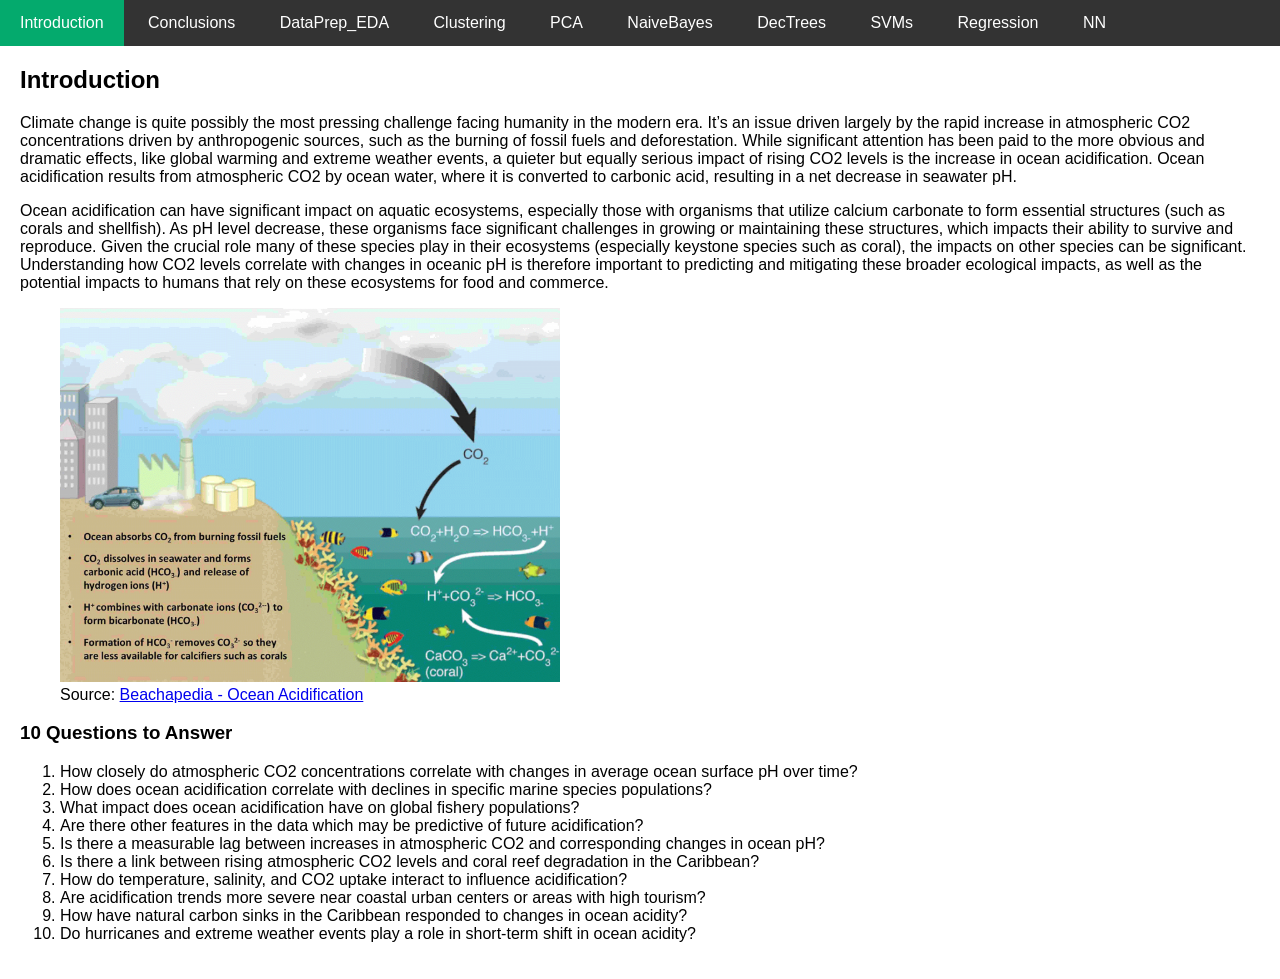
==== index.html @ 1abdb9fa "Fix typo in image source and add conclusions section Corrected a typo in the image source and added " ====
<!DOCTYPE html>
<html lang="en">
<head>
  <meta charset="UTF-8" />
  <meta name="viewport" content="width=device-width, initial-scale=1.0"/>
  <title>Machine Learning Project</title>
  <style>
    body {
      font-family: Arial, sans-serif;
      margin: 0;
    }

    /* Navigation Tabs */
    .tabs {
      overflow-x: auto;
      white-space: nowrap;
      background-color: #333;
      position: sticky;
      top: 0;
      z-index: 10;
    }

    .tabs a {
      display: inline-block;
      color: white;
      text-align: center;
      padding: 14px 20px;
      text-decoration: none;
    }

    .tabs a:hover {
      background-color: #575757;
    }

    .tabs a.active {
      background-color: #04AA6D;
    }

    /* Section Styling */
    section {
      display: none;
      padding: 20px;
    }

    section.active {
      display: block;
    }

    h2 {
      margin-top: 0;
    }
  </style>
</head>
<body>

  <!-- Navigation Tabs -->
  <div class="tabs">
    <a href="#introduction" class="active">Introduction</a>
    <a href="#conclusions">Conclusions</a>
    <a href="#dataprep">DataPrep_EDA</a>
    <a href="#clustering">Clustering</a>
    <a href="#pca">PCA</a>
    <a href="#naivebayes">NaiveBayes</a>
    <a href="#dectrees">DecTrees</a>
    <a href="#svms">SVMs</a>
    <a href="#regression">Regression</a>
    <a href="#nn">NN</a>
  </div>

  <!-- Page Sections -->
  <section id="introduction" class="active">
  <h2>Introduction</h2>
  <p>
    Climate change is quite possibly the most pressing challenge facing humanity in the modern era. It’s an issue driven 
    largely by the rapid increase in atmospheric CO2 concentrations driven by anthropogenic sources, such as the burning 
    of fossil fuels and deforestation. While significant attention has been paid to the more obvious and dramatic effects, 
    like global warming and extreme weather events, a quieter but equally serious impact of rising CO2 levels is the 
    increase in ocean acidification. Ocean acidification results from atmospheric CO2 by ocean water, where it is 
    converted to carbonic acid, resulting in a net decrease in seawater pH.
  </p>
  <p>
   Ocean acidification can have significant impact on aquatic ecosystems, especially those with organisms that utilize 
    calcium carbonate to form essential structures (such as corals and shellfish). As pH level decrease, these organisms 
    face significant challenges in growing or maintaining these structures, which impacts their ability to survive and 
    reproduce. Given the crucial role many of these species play in their ecosystems (especially keystone species such as 
    coral), the impacts on other species can be significant. Understanding how CO2 levels correlate with changes in oceanic 
    pH is therefore important to predicting and mitigating these broader ecological impacts, as well as the potential 
    impacts to humans that rely on these ecosystems for food and commerce.
  </p>

    <!-- Image with link -->
  <figure>
  <img src="800px-Stressors_OAchemistryFig_large.png" 
       alt="Diagram showing the chemical process of ocean acidification and its stressors" 
       width="500">
  <figcaption>
    Source: <a href="https://beachapedia.org/Ocean_Acidification" target="_blank">Beachapedia - Ocean Acidification</a>
  </figcaption>
</figure>
  </p>
  <h3>10 Questions to Answer</h3>
  <ol>
    <li>How closely do atmospheric CO2 concentrations correlate with changes in average ocean surface pH over time?</li>
    <li>How does ocean acidification correlate with declines in specific marine species populations?</li>
    <li>What impact does ocean acidification have on global fishery populations?</li>
    <li>Are there other features in the data which may be predictive of future acidification?</li>
    <li>Is there a measurable lag between increases in atmospheric CO2 and corresponding changes in ocean pH?</li>
    <li>Is there a link between rising atmospheric CO2 levels and coral reef degradation in the Caribbean?</li>
    <li>How do temperature, salinity, and CO2 uptake interact to influence acidification?</li>
    <li>Are acidification trends more severe near coastal urban centers or areas with high tourism?</li>
    <li>How have natural carbon sinks in the Caribbean responded to changes in ocean acidity?</li>
    <li>Do hurricanes and extreme weather events play a role in short-term shift in ocean acidity?</li>
  </ol>
</section>


  <section id="conclusions">
    <h2>Conclusions</h2>
    <p>This section summarizes key findings, insights, and recommendations based on model results.</p>
  </section>

  <section id="dataprep">
    <h2>Data Preparation & EDA</h2>
    <p>Details on data cleaning, feature engineering, and exploratory data analysis (EDA).</p>
    <p>
      The following data on global average suface level atmospheric CO2 concentrations were obtained via API. The specific 
      API was obtained from PhilippSchmitt's ppm GitHub repository, found at 
      <a href="https://github.com/philippschmitt/ppm?utm_source=chatgpt.com">philippschmitt/ppm</a>; specifically, 
      the data obtained were the globally averaged marine surface monthly trend data, which was drawn from the 
      <a href="https://gml.noaa.gov/ccgg/trends/gl_data.html">NOAA Trends in Atmospheric Carbon Dioxide</a>.
    </p>
    <h2>Raw vs Parsed CO₂ Data</h2>

      <div style="margin-bottom: 2rem;">
        <h3>Raw JSON Data (First 5 Entries)</h3>
        <pre id="json-preview">Loading...</pre>
      </div>

      <div>
        <h3>Cleaned CSV Data (First 5 Rows)</h3>
        <table id="csv-preview" border="1" cellpadding="5" style="border-collapse: collapse;">
          <thead>
            <tr><th>Date</th><th>Year</th><th>Month</th><th>CO₂ (ppm)</th></tr>
          </thead>
          <tbody></tbody>
        </table>
      </div>
      <p>
        In addition to this data, which is intended primarily to be used to compare local conditions to global averages, 
        a more comprehensive, localized dataset pertaining to multiple measures of oceanic chemistry in the vicinity of 
        the Sargasso Sea from October 1988 through December 2024, known as the <a href="https://erddap.bco-dmo.org/erddap/info/bcodmo_dataset_3782_v8/index.html">
          Bermuda Atlantic Time-series Study (BATS)</a> was obtained. An image of the head of the obtained csv is shown 
        below.
      </p>

      <h3>Preview: BATS Dataset (First 10 Rows)</h3>
        <table border="1" class="dataframe">
  <thead>
    <tr style="text-align: right;">
      <th>time</th>
      <th>depth</th>
      <th>Temperature</th>
      <th>Salinity</th>
      <th>Oxygen_1</th>
      <th>CO2</th>
      <th>Alkalinity</th>
      <th>NO3_plus_NO2</th>
      <th>NO2</th>
      <th>PO4</th>
      <th>Silicate</th>
      <th>POC</th>
      <th>PON</th>
      <th>TOC</th>
      <th>TN</th>
      <th>Bact_Enum</th>
      <th>POP</th>
      <th>TDP</th>
      <th>SRP</th>
      <th>Bio_Si</th>
      <th>Litho_Si</th>
      <th>Prochlorococcus</th>
      <th>Synechococcus</th>
      <th>Picoeukaryotes</th>
      <th>Nanoeukaryotes</th>
      <th>yyyymmdd</th>
      <th>time_unitless</th>
      <th>decimal_year</th>
    </tr>
  </thead>
  <tbody>
    <tr>
      <td>UTC</td>
      <td>m</td>
      <td>degrees Celsius ( \u00b0C)</td>
      <td>dimensionless</td>
      <td>micromoles per kilogram (umol/kg)</td>
      <td>micromoles per kilogram (umol/kg)</td>
      <td>microequivalents</td>
      <td>micromoles per kilogram (umol/kg)</td>
      <td>micromoles per kilogram (umol/kg)</td>
      <td>micromoles per kilogram (umol/kg)</td>
      <td>micromoles per kilogram (umol/kg)</td>
      <td>micrograms per kilogram (ug/kg)</td>
      <td>micrograms per kilogram (ug/kg)</td>
      <td>micromoles per kilogram (umol/kg)</td>
      <td>micromoles per kilogram (umol/kg)</td>
      <td>cells times 10^8 per kilogram</td>
      <td>micromoles per kilogram (umol/kg)</td>
      <td>nanomoles per kilogram (nmol/kg)</td>
      <td>nanomoles per kilogram (nmol/kg)</td>
      <td>micromoles per kilogram (umol/kg)</td>
      <td>micromoles per kilogram (umol/kg)</td>
      <td>cells per milliliter (cells/mL)</td>
      <td>cells per milliliter (cells/mL)</td>
      <td>cells per milliliter (cells/mL)</td>
      <td>cells per milliliter (cells/mL)</td>
      <td>unitless</td>
      <td>unitless</td>
      <td>unitless</td>
    </tr>
    <tr>
      <td>1988-10-20T22:30:00Z</td>
      <td>2000.5</td>
      <td>3.817</td>
      <td>34.993</td>
      <td>255.5</td>
      <td>NaN</td>
      <td>NaN</td>
      <td>NaN</td>
      <td>NaN</td>
      <td>NaN</td>
      <td>NaN</td>
      <td>NaN</td>
      <td>NaN</td>
      <td>NaN</td>
      <td>NaN</td>
      <td>NaN</td>
      <td>NaN</td>
      <td>NaN</td>
      <td>NaN</td>
      <td>NaN</td>
      <td>NaN</td>
      <td>NaN</td>
      <td>NaN</td>
      <td>NaN</td>
      <td>NaN</td>
      <td>19881020</td>
      <td>2230</td>
      <td>1988.8031</td>
    </tr>
    <tr>
      <td>1988-10-20T22:30:00Z</td>
      <td>2200.3</td>
      <td>3.577</td>
      <td>34.982</td>
      <td>256.8</td>
      <td>NaN</td>
      <td>NaN</td>
      <td>NaN</td>
      <td>NaN</td>
      <td>NaN</td>
      <td>NaN</td>
      <td>NaN</td>
      <td>NaN</td>
      <td>NaN</td>
      <td>NaN</td>
      <td>NaN</td>
      <td>NaN</td>
      <td>NaN</td>
      <td>NaN</td>
      <td>NaN</td>
      <td>NaN</td>
      <td>NaN</td>
      <td>NaN</td>
      <td>NaN</td>
      <td>NaN</td>
      <td>19881020</td>
      <td>2230</td>
      <td>1988.8031</td>
    </tr>
    <tr>
      <td>1988-10-20T22:30:00Z</td>
      <td>2398.9</td>
      <td>3.317</td>
      <td>NaN</td>
      <td>NaN</td>
      <td>NaN</td>
      <td>NaN</td>
      <td>NaN</td>
      <td>NaN</td>
      <td>NaN</td>
      <td>NaN</td>
      <td>NaN</td>
      <td>NaN</td>
      <td>NaN</td>
      <td>NaN</td>
      <td>NaN</td>
      <td>NaN</td>
      <td>NaN</td>
      <td>NaN</td>
      <td>NaN</td>
      <td>NaN</td>
      <td>NaN</td>
      <td>NaN</td>
      <td>NaN</td>
      <td>NaN</td>
      <td>19881020</td>
      <td>2230</td>
      <td>1988.8031</td>
    </tr>
    <tr>
      <td>1988-10-20T22:30:00Z</td>
      <td>2600.0</td>
      <td>3.127</td>
      <td>34.957</td>
      <td>259.4</td>
      <td>NaN</td>
      <td>NaN</td>
      <td>NaN</td>
      <td>NaN</td>
      <td>NaN</td>
      <td>NaN</td>
      <td>NaN</td>
      <td>NaN</td>
      <td>NaN</td>
      <td>NaN</td>
      <td>NaN</td>
      <td>NaN</td>
      <td>NaN</td>
      <td>NaN</td>
      <td>NaN</td>
      <td>NaN</td>
      <td>NaN</td>
      <td>NaN</td>
      <td>NaN</td>
      <td>NaN</td>
      <td>19881020</td>
      <td>2230</td>
      <td>1988.8031</td>
    </tr>
    <tr>
      <td>1988-10-20T22:30:00Z</td>
      <td>2801.7</td>
      <td>2.927</td>
      <td>34.944</td>
      <td>261.0</td>
      <td>NaN</td>
      <td>NaN</td>
      <td>NaN</td>
      <td>NaN</td>
      <td>NaN</td>
      <td>NaN</td>
      <td>NaN</td>
      <td>NaN</td>
      <td>NaN</td>
      <td>NaN</td>
      <td>NaN</td>
      <td>NaN</td>
      <td>NaN</td>
      <td>NaN</td>
      <td>NaN</td>
      <td>NaN</td>
      <td>NaN</td>
      <td>NaN</td>
      <td>NaN</td>
      <td>NaN</td>
      <td>19881020</td>
      <td>2230</td>
      <td>1988.8031</td>
    </tr>
    <tr>
      <td>1988-10-20T22:30:00Z</td>
      <td>3000.9</td>
      <td>2.737</td>
      <td>34.943</td>
      <td>263.2</td>
      <td>NaN</td>
      <td>NaN</td>
      <td>NaN</td>
      <td>NaN</td>
      <td>NaN</td>
      <td>NaN</td>
      <td>NaN</td>
      <td>NaN</td>
      <td>NaN</td>
      <td>NaN</td>
      <td>NaN</td>
      <td>NaN</td>
      <td>NaN</td>
      <td>NaN</td>
      <td>NaN</td>
      <td>NaN</td>
      <td>NaN</td>
      <td>NaN</td>
      <td>NaN</td>
      <td>NaN</td>
      <td>19881020</td>
      <td>2230</td>
      <td>1988.8031</td>
    </tr>
    <tr>
      <td>1988-10-20T22:30:00Z</td>
      <td>3200.6</td>
      <td>2.557</td>
      <td>34.927</td>
      <td>263.2</td>
      <td>NaN</td>
      <td>NaN</td>
      <td>NaN</td>
      <td>NaN</td>
      <td>NaN</td>
      <td>NaN</td>
      <td>NaN</td>
      <td>NaN</td>
      <td>NaN</td>
      <td>NaN</td>
      <td>NaN</td>
      <td>NaN</td>
      <td>NaN</td>
      <td>NaN</td>
      <td>NaN</td>
      <td>NaN</td>
      <td>NaN</td>
      <td>NaN</td>
      <td>NaN</td>
      <td>NaN</td>
      <td>19881020</td>
      <td>2230</td>
      <td>1988.8031</td>
    </tr>
    <tr>
      <td>1988-10-20T22:30:00Z</td>
      <td>3400.3</td>
      <td>2.407</td>
      <td>NaN</td>
      <td>NaN</td>
      <td>NaN</td>
      <td>NaN</td>
      <td>NaN</td>
      <td>NaN</td>
      <td>NaN</td>
      <td>NaN</td>
      <td>NaN</td>
      <td>NaN</td>
      <td>NaN</td>
      <td>NaN</td>
      <td>NaN</td>
      <td>NaN</td>
      <td>NaN</td>
      <td>NaN</td>
      <td>NaN</td>
      <td>NaN</td>
      <td>NaN</td>
      <td>NaN</td>
      <td>NaN</td>
      <td>NaN</td>
      <td>19881020</td>
      <td>2230</td>
      <td>1988.8031</td>
    </tr>
    <tr>
      <td>1988-10-20T22:30:00Z</td>
      <td>3600.4</td>
      <td>2.327</td>
      <td>34.917</td>
      <td>262.3</td>
      <td>NaN</td>
      <td>NaN</td>
      <td>NaN</td>
      <td>NaN</td>
      <td>NaN</td>
      <td>NaN</td>
      <td>NaN</td>
      <td>NaN</td>
      <td>NaN</td>
      <td>NaN</td>
      <td>NaN</td>
      <td>NaN</td>
      <td>NaN</td>
      <td>NaN</td>
      <td>NaN</td>
      <td>NaN</td>
      <td>NaN</td>
      <td>NaN</td>
      <td>NaN</td>
      <td>NaN</td>
      <td>19881020</td>
      <td>2230</td>
      <td>1988.8031</td>
    </tr>
  </tbody>
</table>
        <p style="font-size: 0.9em; color: #555;">
          This table shows the first 10 rows of the BATS dataset. Columns include measurements like CO₂, alkalinity, 
          depth, salinity, and more.
        </p>
    
      <h3>Exploratory Chart: Number of measurements of CO2 and Alkalinity Distributed by Year</h3>
      <img src="eda_co2_alkalinity_by_year.png" 
         alt="Bar chart showing annual CO2 and Alkalinity measurement counts from BATS dataset" 
         style="max-width: 100%; height: auto; border: 1px solid #ccc; padding: 10px;">
      <p style="font-size: 0.9em; color: #555;">
        This chart was generated as part of the exploratory data analysis. It shows the temporal distribution 
        of available measurements for key chemical indicators in the BATS dataset.
      </p>

    <h3>
      Conversion to Monthly Averages
    </h3>
    <p>Given the large number of missing values in the two most important features, coupled with monthly averaged nature of the 
    other data collected, a new dataframe containing monthly averages of each feature was constructed. Below is a chart 
    showing the temporal distribution of CO2 and alkalinity in monthly average form; this was done to determine what form 
    of imputation for missing values should be used.
    </p>
    <img src="co2_and_alkalinity_with_missing_values.png" 
         alt="Line chart showing monthly averages of CO2 and Alkalinity measurement from BATS dataset" 
         style="max-width: 100%; height: auto; border: 1px solid #ccc; padding: 10px;">
      <p style="font-size: 0.9em; color: #555;">
    <p>
      On the basis of these result, data from before 1992 was removed then missing values were imputed with the forward fill 
      and backward fill methods to preserve local temporal trends in the data. The head of the resulting dataframe follows: 
    </p>

    <table border="1" class="dataframe">
  <thead>
    <tr style="text-align: right;">
      <th>year_month</th>
      <th>depth</th>
      <th>Temperature</th>
      <th>Salinity</th>
      <th>Oxygen_1</th>
      <th>CO2</th>
      <th>Alkalinity</th>
      <th>NO3_plus_NO2</th>
      <th>NO2</th>
      <th>PO4</th>
      <th>Silicate</th>
      <th>POC</th>
      <th>PON</th>
      <th>TOC</th>
      <th>Bact_Enum</th>
      <th>year</th>
    </tr>
  </thead>
  <tbody>
    <tr>
      <td>1992-01-01</td>
      <td>690.000000</td>
      <td>15.565125</td>
      <td>35.958723</td>
      <td>225.854167</td>
      <td>2056.258333</td>
      <td>2398.263636</td>
      <td>8.589375</td>
      <td>0.083750</td>
      <td>0.563542</td>
      <td>8.352292</td>
      <td>16.452188</td>
      <td>3.523438</td>
      <td>54.4</td>
      <td>3.410000</td>
      <td>1992.0</td>
    </tr>
    <tr>
      <td>1992-02-01</td>
      <td>585.584146</td>
      <td>15.657915</td>
      <td>35.998205</td>
      <td>228.434091</td>
      <td>2061.666667</td>
      <td>2377.966667</td>
      <td>8.487778</td>
      <td>0.097381</td>
      <td>0.556222</td>
      <td>8.052222</td>
      <td>13.292000</td>
      <td>3.275000</td>
      <td>54.4</td>
      <td>3.951724</td>
      <td>1992.0</td>
    </tr>
    <tr>
      <td>1992-03-01</td>
      <td>683.216667</td>
      <td>15.043264</td>
      <td>35.967208</td>
      <td>227.029167</td>
      <td>2062.550000</td>
      <td>2392.100000</td>
      <td>8.546596</td>
      <td>0.036190</td>
      <td>0.585745</td>
      <td>8.768750</td>
      <td>14.677188</td>
      <td>3.524062</td>
      <td>54.4</td>
      <td>4.044444</td>
      <td>1992.0</td>
    </tr>
    <tr>
      <td>1992-04-01</td>
      <td>606.393976</td>
      <td>15.876349</td>
      <td>36.027600</td>
      <td>227.782222</td>
      <td>2070.208333</td>
      <td>2394.225000</td>
      <td>8.256889</td>
      <td>0.044889</td>
      <td>0.525814</td>
      <td>7.562000</td>
      <td>19.444333</td>
      <td>4.285667</td>
      <td>54.4</td>
      <td>4.230000</td>
      <td>1992.0</td>
    </tr>
    <tr>
      <td>1992-05-01</td>
      <td>681.927778</td>
      <td>15.662847</td>
      <td>36.023271</td>
      <td>228.402083</td>
      <td>2068.016667</td>
      <td>2392.408333</td>
      <td>8.326667</td>
      <td>0.008958</td>
      <td>0.575000</td>
      <td>7.776458</td>
      <td>19.150000</td>
      <td>4.015000</td>
      <td>54.4</td>
      <td>4.441667</td>
      <td>1992.0</td>
    </tr>
    <tr>
      <td>1992-06-01</td>
      <td>971.204167</td>
      <td>13.186854</td>
      <td>35.741059</td>
      <td>227.688889</td>
      <td>2069.466667</td>
      <td>2391.000000</td>
      <td>11.508000</td>
      <td>0.019118</td>
      <td>0.709677</td>
      <td>7.213929</td>
      <td>12.056500</td>
      <td>2.240000</td>
      <td>54.4</td>
      <td>3.244444</td>
      <td>1992.0</td>
    </tr>
    <tr>
      <td>1992-07-01</td>
      <td>968.806250</td>
      <td>13.625687</td>
      <td>35.634529</td>
      <td>225.768571</td>
      <td>2065.575000</td>
      <td>2390.933333</td>
      <td>11.952286</td>
      <td>0.004000</td>
      <td>0.789429</td>
      <td>11.609429</td>
      <td>12.844444</td>
      <td>1.947222</td>
      <td>54.4</td>
      <td>3.217647</td>
      <td>1992.0</td>
    </tr>
    <tr>
      <td>1992-08-01</td>
      <td>970.193750</td>
      <td>14.870896</td>
      <td>35.767086</td>
      <td>222.630556</td>
      <td>2054.666667</td>
      <td>2394.836364</td>
      <td>10.657576</td>
      <td>0.001515</td>
      <td>0.732187</td>
      <td>11.430000</td>
      <td>13.788421</td>
      <td>2.272105</td>
      <td>54.4</td>
      <td>3.223529</td>
      <td>1992.0</td>
    </tr>
    <tr>
      <td>1992-09-01</td>
      <td>972.739583</td>
      <td>14.337729</td>
      <td>35.706400</td>
      <td>222.211429</td>
      <td>2054.736364</td>
      <td>2384.363636</td>
      <td>10.204375</td>
      <td>0.019167</td>
      <td>0.709032</td>
      <td>10.507941</td>
      <td>14.815500</td>
      <td>2.818500</td>
      <td>54.4</td>
      <td>3.777778</td>
      <td>1992.0</td>
    </tr>
    <tr>
      <td>1992-10-01</td>
      <td>959.831250</td>
      <td>14.187833</td>
      <td>35.672306</td>
      <td>219.922222</td>
      <td>2057.108333</td>
      <td>2387.763636</td>
      <td>11.187188</td>
      <td>0.006500</td>
      <td>0.723125</td>
      <td>11.442778</td>
      <td>10.491500</td>
      <td>2.203000</td>
      <td>54.4</td>
      <td>2.582353</td>
      <td>1992.0</td>
    </tr>
  </tbody>
</table>

    <p>
      Using the aggregated and cleaned data, the following EDA visualizations were constructed to explore potential 
      relationships within features.
    </p>
    
      <h3>Exploratory Chart: Feature Pairplot</h3>
      <img src="feature_pairplot.png" 
         alt="Bar chart showing annual CO2 and Alkalinity measurement counts from BATS dataset" 
         style="max-width: 100%; height: auto; border: 1px solid #ccc; padding: 10px;">
      <p style="font-size: 0.9em; color: #555;">
        This chart is an aggregated pairplot of all the features within the dataset. This can be useful to show any 
        possible one-to-one relationships between the features; this can be useful in helping to decide if some cluster 
        analysis could potentially link two or more variables.
      </p>

      
      <h3>Exploratory Chart: Correlation heatmap</h3>
      <img src="correlation_heatmap.png" 
         alt="Bar chart showing annual CO2 and Alkalinity measurement counts from BATS dataset" 
         style="max-width: 100%; height: auto; border: 1px solid #ccc; padding: 10px;">
      <p style="font-size: 0.9em; color: #555;">
        This chart is a correlation heatmap. Similar to the feature pairplot, this explores the pairwise linear correlation 
        between features. This can indicate the strength of linear relationships between variables, which can be used as a 
        useful starting point during regression analysis.
      </p>

      
      <h3>Exploratory Chart: Annual Boxplots of CO2 Distributions</h3>
      <img src="co2_annual_boxplot.png" 
         alt="Bar chart showing annual CO2 and Alkalinity measurement counts from BATS dataset" 
         style="max-width: 100%; height: auto; border: 1px solid #ccc; padding: 10px;">
      <p style="font-size: 0.9em; color: #555;">
        This chart shows the annual distribution of CO2 concentration over the course of the total time frame the data 
        covers. This can help to illustrate underlying trends in the variance of the feature over time, which isn't visible 
        simply by looking at the raw monthly average values.
      </p>
    
  </section>

  <section id="clustering">
    <h2>Clustering</h2>
    <h3>Overview</h3>
    <p>Clustering, generally, is a family of unsupervised learning algorithms which seek to uncover underlying 
    patterns within a dataset by partitioning it into sections or "clusters". Traditional methodologies, such as 
    K-Means clustering, start by choosing a random (or semi-random) set of points to act as initial centroids 
    within the data. The Euclidean distance of each point from each centroid is then calculated, and each point is 
    then assigned to the cluster belonging to the centroid it is closest too. The centroid locations are then 
    recalculated and placed at the mean of their respective clusters, and the process is iterated again until 
    no points are reclassified. A notable weakness of this method is that the number of clusters "k" is fixed at 
    the beginning, and may not be optimal; hyperparameter tuning to find the best value for k is a critical 
    component of K-Means clustering.</p>
    <p>A more advanced form of clustering, Heirarchical Clustering, avoids the need to select an initial value for 
    k. Instead, two versions, called Agglomerative and Divisive Clustering (also called "bottom-up" and "top-down", 
    respectively) dynamically form clusters, either by starting with each point as a single cluster and adhering 
    closest clusters together, or by starting with a single cluster and separating it into succesively smaller 
    clusters. An adavantage of these methods is that the dendrogram produced by the process allows for relatively easy 
    determination of how and were to determine what the value of k should be.</p>
    <p>Regardless of which specific clustering algorithm is being used, several techniques are involved in the 
    hyperparameter tuning to find an optimal value for k. The simplest and easiest to understand is the generation of an 
    "elbow graph"; a sequence of values for k are used for clustering, and then an "inertia score" (which is a measure 
    of compactness as given by Within Cluster Sum of Squares or WCSS) is calculated for each and plotted against the 
    value of k. On the resulting graph an "elbow point" is identified if possible (this is a point where the reduction 
    in the inertia score by adding 1 to k begins to level out). A more robust method for determining the appropriate 
    value for k is the use of a Silhouetter Score. This score attempts to assign a value to how well assigned points are 
    within clusters, and tends to be sensitive to diffusely clustered data or overlapping clusters. In general, while 
    the elbow method can provide a decent initial starting point, the Silhouetter score tends to be a better metric for 
    determining an appropriate value for k.</p>
    <p>Below are images showing and elbow graph and a sillhouette score map.</p>
    <img src="inertia_elbow.png" 
         alt="Line Plot of Inertia Scores vs K" 
         style="max-width: 100%; height: auto; border: 1px solid #ccc; padding: 10px;">
      <p style="font-size: 0.9em; color: #555;">
        This chart shows the inertia scores for various values of k during K-Means clustering. This kind of graph would 
        be used when utilizing the elbow method to determine a good value for k; in this case, the elbow method would 
        suggest that k=3 would be best.
      </p>
    <img src="silhouette_scores.png" 
         alt="Line Plot of Silhouette Scores vs K" 
         style="max-width: 100%; height: auto; border: 1px solid #ccc; padding: 10px;">
      <p style="font-size: 0.9em; color: #555;">
        This chart shows the silhouette scores for various values of k during K-Means clustering. This kind of graph would 
        be used as a more robust alternative to the elbow method. In this case, the silhouette score is maximized at k=2, 
        indicating 2 clusters is probably best for this data.
      </p>
    <h3>Data Prep</h3>
    <p>One of the advantages of clustering is that the only requirements of the data used is that it be numeric and 
    unlabelled. In general it is preferable to also scale all features, as data at wildly different scales can have 
    inappropriately disparate impacts on the outcomes of clustering. Below are the heads of the data being used for clustering, 
    both the raw data and the cleaned and scaled data. Note that the rows containing NaNs were removed and the year_month column 
    was deleted.</p>
    <table border="1" class="dataframe">
  <thead>
    <tr style="text-align: right;">
      <th>year_month</th>
      <th>depth</th>
      <th>Temperature</th>
      <th>Salinity</th>
      <th>Oxygen_1</th>
      <th>CO2</th>
      <th>Alkalinity</th>
      <th>NO3_plus_NO2</th>
      <th>NO2</th>
      <th>PO4</th>
      <th>Silicate</th>
      <th>POC</th>
      <th>PON</th>
      <th>TOC</th>
      <th>Bact_Enum</th>
      <th>year</th>
      <th>CO2_rolling</th>
      <th>Alkalinity_rolling</th>
    </tr>
  </thead>
  <tbody>
    <tr>
      <td>1992-01-01</td>
      <td>690.000000</td>
      <td>15.565125</td>
      <td>35.958723</td>
      <td>225.854167</td>
      <td>2056.258333</td>
      <td>2398.263636</td>
      <td>8.589375</td>
      <td>0.083750</td>
      <td>0.563542</td>
      <td>8.352292</td>
      <td>16.452188</td>
      <td>3.523438</td>
      <td>54.4</td>
      <td>3.410000</td>
      <td>1992</td>
      <td>NaN</td>
      <td>NaN</td>
    </tr>
    <tr>
      <td>1992-02-01</td>
      <td>585.584146</td>
      <td>15.657915</td>
      <td>35.998205</td>
      <td>228.434091</td>
      <td>2061.666667</td>
      <td>2377.966667</td>
      <td>8.487778</td>
      <td>0.097381</td>
      <td>0.556222</td>
      <td>8.052222</td>
      <td>13.292000</td>
      <td>3.275000</td>
      <td>54.4</td>
      <td>3.951724</td>
      <td>1992</td>
      <td>NaN</td>
      <td>NaN</td>
    </tr>
    <tr>
      <td>1992-03-01</td>
      <td>683.216667</td>
      <td>15.043264</td>
      <td>35.967208</td>
      <td>227.029167</td>
      <td>2062.550000</td>
      <td>2392.100000</td>
      <td>8.546596</td>
      <td>0.036190</td>
      <td>0.585745</td>
      <td>8.768750</td>
      <td>14.677188</td>
      <td>3.524062</td>
      <td>54.4</td>
      <td>4.044444</td>
      <td>1992</td>
      <td>NaN</td>
      <td>NaN</td>
    </tr>
    <tr>
      <td>1992-04-01</td>
      <td>606.393976</td>
      <td>15.876349</td>
      <td>36.027600</td>
      <td>227.782222</td>
      <td>2070.208333</td>
      <td>2394.225000</td>
      <td>8.256889</td>
      <td>0.044889</td>
      <td>0.525814</td>
      <td>7.562000</td>
      <td>19.444333</td>
      <td>4.285667</td>
      <td>54.4</td>
      <td>4.230000</td>
      <td>1992</td>
      <td>NaN</td>
      <td>NaN</td>
    </tr>
    <tr>
      <td>1992-05-01</td>
      <td>681.927778</td>
      <td>15.662847</td>
      <td>36.023271</td>
      <td>228.402083</td>
      <td>2068.016667</td>
      <td>2392.408333</td>
      <td>8.326667</td>
      <td>0.008958</td>
      <td>0.575000</td>
      <td>7.776458</td>
      <td>19.150000</td>
      <td>4.015000</td>
      <td>54.4</td>
      <td>4.441667</td>
      <td>1992</td>
      <td>NaN</td>
      <td>NaN</td>
    </tr>
  </tbody>
</table>
<p>Head of the dataframe containing the monthly averages of the accumulated data, before scaling and cleaning.</p>
    <table border="1" class="dataframe">
  <thead>
    <tr style="text-align: right;">
      <th>depth</th>
      <th>Temperature</th>
      <th>Salinity</th>
      <th>Oxygen_1</th>
      <th>CO2</th>
      <th>Alkalinity</th>
      <th>NO3_plus_NO2</th>
      <th>NO2</th>
      <th>PO4</th>
      <th>Silicate</th>
      <th>POC</th>
      <th>PON</th>
      <th>TOC</th>
      <th>Bact_Enum</th>
      <th>year</th>
      <th>CO2_rolling</th>
      <th>Alkalinity_rolling</th>
    </tr>
  </thead>
  <tbody>
    <tr>
      <td>2.363954</td>
      <td>-2.062336</td>
      <td>-0.648830</td>
      <td>0.402820</td>
      <td>-1.301238</td>
      <td>0.705674</td>
      <td>0.976389</td>
      <td>-0.727995</td>
      <td>0.950600</td>
      <td>0.734709</td>
      <td>-0.954000</td>
      <td>-1.083280</td>
      <td>0.890476</td>
      <td>-0.340071</td>
      <td>-1.739978</td>
      <td>-1.179202</td>
      <td>0.542878</td>
    </tr>
    <tr>
      <td>1.015218</td>
      <td>-1.358476</td>
      <td>0.536558</td>
      <td>-0.088737</td>
      <td>-1.388716</td>
      <td>0.667951</td>
      <td>0.046280</td>
      <td>-0.670858</td>
      <td>0.000849</td>
      <td>-0.144558</td>
      <td>-0.927366</td>
      <td>-0.634428</td>
      <td>0.890476</td>
      <td>0.223341</td>
      <td>-1.632438</td>
      <td>-1.183432</td>
      <td>0.511969</td>
    </tr>
    <tr>
      <td>-0.186372</td>
      <td>-0.703887</td>
      <td>0.480712</td>
      <td>0.401614</td>
      <td>-1.174849</td>
      <td>0.707129</td>
      <td>-0.384135</td>
      <td>0.246053</td>
      <td>-0.121481</td>
      <td>-0.193684</td>
      <td>-0.166833</td>
      <td>0.608294</td>
      <td>0.890476</td>
      <td>1.420186</td>
      <td>-1.632438</td>
      <td>-1.185090</td>
      <td>0.607047</td>
    </tr>
    <tr>
      <td>-0.424154</td>
      <td>-0.722420</td>
      <td>0.689651</td>
      <td>0.725123</td>
      <td>-0.891539</td>
      <td>0.677781</td>
      <td>-0.342873</td>
      <td>0.508642</td>
      <td>-0.368542</td>
      <td>-0.549187</td>
      <td>0.331888</td>
      <td>0.830068</td>
      <td>0.890476</td>
      <td>1.014146</td>
      <td>-1.632438</td>
      <td>-1.164693</td>
      <td>0.614202</td>
    </tr>
    <tr>
      <td>-0.082047</td>
      <td>-0.630284</td>
      <td>0.788108</td>
      <td>0.805409</td>
      <td>-1.082259</td>
      <td>0.652544</td>
      <td>-0.582655</td>
      <td>-0.201745</td>
      <td>-0.298202</td>
      <td>-0.152928</td>
      <td>-0.056572</td>
      <td>0.339052</td>
      <td>0.890476</td>
      <td>2.143866</td>
      <td>-1.632438</td>
      <td>-1.183643</td>
      <td>0.606168</td>
    </tr>
  </tbody>
</table>
    <p>Table containing the scaled and cleaned data used for clustering.</p>
    <h3>Code</h3>
    <a href="https://github.com/NickMobus/NickMobus.github.io/blob/main/clustering_code.ipynb">Here is a link to code used for clustering.</a>
    <h3>Results</h3>
    <p>Both K-Means and Heirarchical clustering yielded very similar results; while the inertia score elbow graph for 
    K-Means indicated that k=3 would be optimal, the silhouette score indicated k=2 would be preferable for both K-Means 
    and Heirarchical clustering (see above for elbow and silhouette graphs of K-Means).</p>
    <img src="hierarchical_silhouette_scores.png" 
         alt="Line Plot of Silhouette Scores vs K for Hierarchical Clustering" 
         style="max-width: 100%; height: auto; border: 1px solid #ccc; padding: 10px;">
      <p style="font-size: 0.9em; color: #555;">
        This chart shows the silhouette scores for various values of k during heirarchical clustering. This kind of graph 
        would be used as a more robust alternative to the elbow method. In this case, the silhouette score is maximized 
        at k=2, indicating 2 clusters is probably best for this data.
      </p>
    To illustrate the differences observed in the data when using k=2 vs k=3, a scatter plot of PC1 vs PC2 was generated 
    with points colored according to their inclusion in a cluster. The graph, show below, fairly dramatically illustrates 
    why 2 clusters makes more sense for the dataset.
    <img src="k2_vs_k3_clusters.png" 
         alt="PC1 vs PC2 Scatterplot with data colored by cluster inclusion" 
         style="max-width: 100%; height: auto; border: 1px solid #ccc; padding: 10px;">
      <p style="font-size: 0.9em; color: #555;">
        This graph, which plots the data according to the first and second pricipal components generated with PCA and 
        coloring the data according to cluster inclusion, clearly demonstrates why k=2 should be preferred over k=3.
      </p>
    <p>It's interesting to note that one cluster is significantly larger than the other when examining the dendrogram 
    generated during heirarchical clustering (see below).</p>
    <img src="hierarchical_dendrogram_k2_gray_branches.png" 
         alt="Hierarchical Clustering Dendrogram with Line Denoting Cutoff for K=2" 
         style="max-width: 100%; height: auto; border: 1px solid #ccc; padding: 10px;">
      <p style="font-size: 0.9em; color: #555;">
        This dendrogram, generated during the process of hierarchical clustering, clearly shows that for k=2 one cluster 
        is significantly larger than the other.
      </p>
    <p>Curious to determine what kind of underlying pattern might result in this stark clustering, several data 
    visualizations were generated to see if something could be discovered; given that the data was generated over a long 
    period of time, one of these which colored data points according to the year they were generated was created, shown 
    below:</p>
    <img src="pca_scatter_pc1_pc2_by_year.png" 
         alt="PC1 vs PC2 Scatter plot colored by year" 
         style="max-width: 100%; height: auto; border: 1px solid #ccc; padding: 10px;">
      <p style="font-size: 0.9em; color: #555;">
        This plot shows the two distinct clusters discovered with cluster analysis colored according to year.
      </p>
    <p>Interestingly, it seems that all data points generated BEFORE a certain point belong in one cluster, and all data 
    points generate AFTER that point belong in the other. This would seem to indicate some kind of threshold event 
    occured in 2016 which cleanly divides the data into two subsets. What that event may have been remains unclear.</p> 
  </section>

  <section id="pca">
    <h2>Principal Component Analysis (PCA)</h2>
    <h3>Overview</h3>
    <p>Principal Component Analysis (usually abbreviated to PCA) is a technique for transforming datasets that allows for 
    reducing the dimensionality of the data with minimal loss of information. The central concept revolves around the use 
    of eigenvalues and eigenvectors; at their core, an eigenvector is a vector which, when multiplied by the matrix from 
    which is is derived, acts like a scalar multiplier (specifically, the scalar eigenvalue associated with the 
    eigenvector). What this means is that a given matrix can be rotated into an eigenspace in which each axis of the space 
    is represented by one of its eigenvectors, and each point in the original matrix becomes a linear combination of the 
    eigenvectors. This is useful in the context of dimensionality reduction because rotating the data into this eigenspace 
    and ordering the eigenvectors (now referred to as "Principal Components") according to the magnitude of their 
    corresponding eigenvales (which tell us the relative amount of variation within the data each PC is responsible for), 
    we can determine what number of PCs we need to account for the majority of the variation within our data; by 
    truncating our data after a sufficient number of PCs have been selected, we can significantly reduce the 
    dimensionality of our dataset while retaining the majority of the information contained within it.</p>
    <p>But why is dimensionality reduction even desirable? In the modern world of big data, enormous datasets 
    comprising thousands or even millions of features exist. The computational power required to operate on these raw 
    datasets is staggering, and the time constraints associated with such operations frequently exorbitant. Reducing the 
    dimensionality of these datasets through PCA allows us to preserve the majority of the information contained in the 
    data, while reducing the computational load of working with the data. Additionally, high-dimensional data can be 
    difficult to work with in terms of analysis and visualization; while most people are able to visualize and understand 
    2-Dimensional data, and many can even extend to 3- or 4-Dimensional data, it becomes difficult to impossible to 
    effectively visualize and understand data of higher dimensions. PCA can allow us to create simpler, lower dimension 
    visualizations in ways that can aid comprehension at every step of the data science pipeline, even beginning with EDA.
    </p>
    <h3>Data Prep</h3>
    <p>PCA requires data be numeric, given that it is a mathematical transformation that rotates the data within an 
    n-dimensional vector space. The majority of my data was already in either float or integer form; the only feature not 
    already in this form was the date-time column. This was simplified to a simple integer year column for the purposes 
    of PCA. Addtionally, data of significantly different scales is not well-suited to PCA, with larger scaled features 
    tending to have outsized impacts on the outcomes of PCA. To this end, data needs to be scaled in such a way that 
    preserves the spread of the data while standardizing the scale. Several algorithms for this exist, but in this instance
    the StandardScalar method from the sklearn library was used. This method is the same as that used in the clustering 
    segement of this project; to avoid duplication of information, the head of the scaled data table can be found on 
    the clustering tab.</p>
    <h3>Code</h3>
    <a href="https://github.com/NickMobus/NickMobus.github.io/blob/main/PCA.ipynb">Here is a link to code used for PCA.</a>
    <h3>Results</h3>
    <p>Under ideal circumstances, PCA allows for the easy selection of a level of truncation, i.e. how many PCs to select 
    which retian the majority of the information (in the form of variance) contained within the data. In such circumstances, 
    the standard practice is to plot the relative or cumalitive variance against the number or principal components and 
    look for a clear elbow. Such plots often look like this:</p>
    <img src="pca_variance_example.png" 
         alt="Two Versions of Scree Plots for Determining Truncation Threshold" 
         style="max-width: 100%; height: auto; border: 1px solid #ccc; padding: 10px;">
      <p style="font-size: 0.9em; color: #555;">
        This plot shows two example versions of scree plots with clear elbows denoting good truncation points. Courtesy 
        of lecture code from Dr. Osita Onyejekwe.
      </p>
    <p>Unfortunately for me, my dataset does not lend itself easily to such truncation methods. As you can see from the plot 
    below, the variation in my data doesn't cleanly organize itself into a relatively small number of principal components; 
    instead, the variance accounted for by each PC smoothly increases without truly plateauing. Approximately 80% of the 
    variance is contained within the first six principal components, but to reach a threshold of 95% of variance I would need 
    to retain 10 of the 16 total PCs. The first two PCs account for nearly 60% of the variance in the data, which is sufficient
     for the puposes of data visualization and exploration, but cannot be relied on for rigorous analysis or modeling. Given 
    the decrease in ease of interpretation of the relationship between model inputs and outputs when PCA is used for feature 
    reduction, it may be prudent to avoid using transformed data for further analysis of this dataset.</p>
    <img src="pca_variance_explained.png" 
         alt="Scree Plot of Explained Variance with 95% Threshold Line" 
         style="max-width: 100%; height: auto; border: 1px solid #ccc; padding: 10px;">
      <p style="font-size: 0.9em; color: #555;">
        This plot shows both the individual variances explained by PCs, as well as the cumulative variance explained..
      </p>
    <p>Given the primary initial motivation of this project relates primarily to the relationship between dissolved CO2 and 
    ocean acidification, several scatterplots of PC1 vs PC2 were generated with data points colored according to original values 
    of one feature or another, including dissolved CO2 and Alkalinity.</p>
    <img src="pca_scatter_pc1_pc2_by_co2.png" 
         alt="PC1 vs PC2 Colored by CO2" 
         style="max-width: 100%; height: auto; border: 1px solid #ccc; padding: 10px;">
      <p style="font-size: 0.9em; color: #555;">
        This plot shows the scatterplot of PC1 vs PC2 with data points colored accoring to their original values of dissolved 
        CO2.
      </p>
    <img src="pca_scatter_pc1_pc2_by_alkalinity.png" 
         alt="PC1 vs PC2 Colored by Alkalinity" 
         style="max-width: 100%; height: auto; border: 1px solid #ccc; padding: 10px;">
      <p style="font-size: 0.9em; color: #555;">
        This plot shows the scatterplot of PC1 vs PC2 with data points colored accoring to their original values of alkalinity.
      </p>
    <p>It's interesting to note that the pattern observed regarding the clustering of data points by time is also present 
    and recapitulated when comparing dissolved CO2 and alkalinity. While the total explained variance contained in PC1 and PC2 
    together isn't sufficient for robust data analysis, it does serve well for the purposes of crude exploration of the data, 
    and provides further evidence for some kind of threshold event partitioning the data into two distinct clusters. Further 
    analysis and research will hopefully uncover what this event may have been.</p>
  </section>

  <section id="naivebayes">
    <h2>Naive Bayes</h2>
    <h3>Overview</h3>
    <p>Naïve Bayes is a supervised learning algorithm which utilizes Baye’s Theorem from probability theory in order to classify data on the basis of calculated prior probabilities. It is used to predict a categorical 
      variable on the basis of one or more predictors; these predictors can be categorical or numerical, depending on the variant of the algorithm you are using. The most commonly encountered variants of the algorithm 
      are the Multinomial Naïve Bayes and the Gaussian Naïve Bayes. Multinomial NB uses categorical data and calculates prior probabilities on discrete counts from each predictor; Gaussian NB accepts continuous features,
      under the assumption that they are approximately normally distributed.</p>
    <p>In addition to the two primary NB variants, a lesser-used version exists called Bernoulli Naïve Bayes. As the name suggests, Bernoulli NB uses only binary features (such as the presence or absence of a word, 
      rather than a count of how many times the word appears, when building a spam filter). While the Bernoulli NB has useful applications, given the shape of my data I ended up using the Gaussian NB variant.</p>

    <h3>Data Prep</h3>
    <p>Given that my primary interest in this data set deals with the relationship between rising CO2 levels and ocean acidification, it seemed natural to choose “Alkalinity” as my target variable. Unfortunately, all of 
      my features are numeric, so the first step in my data cleaning process required that I create categorical labels from this variable. To that end, I created a histogram of the column to determine if there were any 
      naturally occurring categories within the data, and found that the variable was naturally bimodal. On this basis, I split the variable into two categories, “Low Alkalinity” and “High Alkalinity”, and used this 
      constructed categorical variable as the target for my Gaussian Naïve Bayes algorithm. I used a stratified split to build my 80/20 training/testing split. I chose stratification because the target variable was not 
      even in it’s split between categories; thus the relative proportion of the categories was preserved in both the training and testing sets. The training and testing sets must be disjoint in order to ensure that, 
      when testing the accuracy of the predictions generated by the algorithm we are not testing it on data on which it was trained; this helps us avoid the problems associated with overfitting, though some danger of 
      that still exists since the training and testing sets, though disjoint, were originally from the same source.</p>
     <img src="alkalinity_distribution.png" 
         alt="Alkalinity Histogram" 
         style="max-width: 100%; height: auto; border: 1px solid #ccc; padding: 10px;">
      <p style="font-size: 0.9em; color: #555;">
        This histogram illustrates the bimodal nature of the Alkalinity feature; this was the basis for splitting it into two categories.
      </p> 
    <img src="dataset_head_with_target.png" 
         alt="Dataset with Categorical Target Variable" 
         style="max-width: 100%; height: auto; border: 1px solid #ccc; padding: 10px;">
      <p style="font-size: 0.9em; color: #555;">
        This table shows the head of the dataset, including the Alkalinity column reconfigured to categorical "High" and "Low".
      </p>
     <img src="training_set_head.png" 
         alt="Training Set" 
         style="max-width: 100%; height: auto; border: 1px solid #ccc; padding: 10px;">
      <p style="font-size: 0.9em; color: #555;">
        This table shows the head of the training dataset.
      </p>
     <img src="test_set_head.png" 
         alt="Testing Set" 
         style="max-width: 100%; height: auto; border: 1px solid #ccc; padding: 10px;">
      <p style="font-size: 0.9em; color: #555;">
        This table shows the head of the testing set.
      </p>

    <h3>Code</h3>
    <a href="https://github.com/NickMobus/NickMobus.github.io/blob/main/NaiveBayes.ipynb">Here is a link to code used for Naive Bayes.</a>
    
    <h3>Results</h3>
    <p>Overall, Naïve Bayes performed EXTREMELY well with my dataset. The overall accuracy of the algorithm over the testing set was 97.37%, with only two misclassifications, one each false positive and false negative; 
      the testing set itself contained a total of 76 observations. The F1 score was also .97. As such, this model seems very capable of accurately predicting oceanic conditions which will indicate either low or high 
      alkalinity. Out of curiosity, I also conducted a feature importance analysis to determine the relative contributions of the features to the model. Unlike decision trees, Naïve Bayes does not have built-in methods 
      for gauging feature importance, so I utilized two related measures: Class Mean Differences, and log Probability Variance. Both methods produced similar results, though log probability variance was more stark; CO2 
      concentration was far and away the strongest predictor of alkalinity class, with depth a distance second.</p>
     <img src="naive_bayes_confusion_matrix.png" 
         alt="Naive Bayes Confusion Matrix" 
         style="max-width: 100%; height: auto; border: 1px solid #ccc; padding: 10px;">
      <p style="font-size: 0.9em; color: #555;">
        This is the confusion matrix for my Naive Bayes classifier.
      </p>
     <img src="naive_bayes_classification_report_table.png" 
         alt="Naive Bayes Classification Report" 
         style="max-width: 100%; height: auto; border: 1px solid #ccc; padding: 10px;">
      <p style="font-size: 0.9em; color: #555;">
        This table shows the accuracy, f1 score, precision, and recall of the Naive Bayes classifier.
      </p>
     <img src="naive_bayes_feature_importance_comprehensive.png" 
         alt="Naive Bayes Feature Importance" 
         style="max-width: 100%; height: auto; border: 1px solid #ccc; padding: 10px;">
      <p style="font-size: 0.9em; color: #555;">
        These plots show the relative importance of features to the Naive Bayes classification model.
      </p>
    
    <h3>Conclusions</h3>
    <p>While the Naïve Bayes classification model worked astonishingly well with my data set, I don’t believe it would have terribly significant utility in meaningful predictive work with regard to the kinds of 
      questions I and others are asking of this data. Specifically, it’s not terribly useful to only know if alkalinity is “high” or “low”; specific values are needed to understand how this will affect the acidity of 
      the seawater. As such, classification models in general are probably not best suited to the analysis of this data for this purpose. It is gratifying to know that, if an interesting question occurs to me that DOES 
      primarily rely on knowing how alkalinity is classified into high or low, Naïve Bayes seems more than up to the challenge of accurately making those predictions.</p>
  </section>

  <section id="dectrees">
    <h2>Decision Trees</h2>
    <h3>Overview</h3>
    <p>Decision trees are supervised machine learning models that make predictions by recursively splitting a training dataset into subsets based on feature values. The top of each tree, prior to any splitting, 
      contains the full dataset and is referred to as the root node. From each split we produce either internal decision nodes (at which further splitting occurs) or leaf nodes (at which a classification is assigned to 
      a datapoint). The tree is built by choosing a feature and split threshold that best separates the data into purer subsets; this purity is measured from the information entropy contained within each node, and what 
      is considered “best” is determined by information gain (which is a function of the entropy of the parent and child nodes). As an example: if we possessed a dataset with 10 data points, 6 of which were labelled 
      “yes” for our target variable and 4 “no”, and our first split produced two child nodes which contained 4 yes, 1 no and 2 yes, 3 no respectively, we would calculate the entropy and information gain as follows:
I_p=-0.6\cdot\log_20.6-0.4\cdot\log_2{0.}4=0.971\bigmI_{c1}=-0.8\cdot\log_2{0.}8-0.2\cdot\log_2{0.}2=0.722
I_{c2}=-0.4\cdot\log_2{0.}4-0.6\cdot\log_2{0.}6=0.971
IG=0.971-\left(0.5\cdot0.722+0.5\cdot0.971\right)=0.125
So the information gained by this split would be 0.125 bits, which may or may not be optimal compared to other possible splits.
</p>
    <p>In principle, because features are often continuous numeric data, an infinite number of potential trees exist; when you have many features to choose from for splitting and a continuous spectrum from which to 
      choose split points, the options are endless. In practice, we limit splitting by stopping criteria, and our data isn’t truly continuous (finite data points lend themselves to discrete splitting criteria).</p>

    <h3>Data Prep</h3>
    <p>The data was prepared in similar fashion to the preparation for Naïve Bayes: a categorical variable was constructed from the target variable Alkalinity, based on its bimodal character. I used a stratified split to 
      build my 80/20 training/testing split. I chose stratification because the target variable was not even in it’s split between categories; thus the relative proportion of the categories was preserved in both the 
      training and testing sets. The training and testing sets must be disjoint in order to ensure that, when testing the accuracy of the predictions generated by the algorithm we are not testing it on data on which it 
      was trained; this helps us avoid the problems associated with overfitting, though some danger of that still exists since the training and testing sets, though disjoint, were originally from the same source.</p>

    <img src="alkalinity_distribution.png" 
         alt="Alkalinity Histogram" 
         style="max-width: 100%; height: auto; border: 1px solid #ccc; padding: 10px;">
      <p style="font-size: 0.9em; color: #555;">
        This histogram illustrates the bimodal nature of the Alkalinity feature; this was the basis for splitting it into two categories.
      </p> 
    <img src="dataset_head_with_target.png" 
         alt="Dataset with Categorical Target Variable" 
         style="max-width: 100%; height: auto; border: 1px solid #ccc; padding: 10px;">
      <p style="font-size: 0.9em; color: #555;">
        This table shows the head of the dataset, including the Alkalinity column reconfigured to categorical "High" and "Low".
      </p>
     <img src="training_set_head.png" 
         alt="Training Set" 
         style="max-width: 100%; height: auto; border: 1px solid #ccc; padding: 10px;">
      <p style="font-size: 0.9em; color: #555;">
        This table shows the head of the training dataset.
      </p>
     <img src="test_set_head.png" 
         alt="Testing Set" 
         style="max-width: 100%; height: auto; border: 1px solid #ccc; padding: 10px;">
      <p style="font-size: 0.9em; color: #555;">
        This table shows the head of the testing set.
      </p>
    
    <h3>Code</h3>
    <a href="https://github.com/NickMobus/NickMobus.github.io/blob/main/DecisionTree.ipynb">Here is a link to code used for Decision Trees.</a>

    <h3>Results</h3>
    <p>Overall, all three of my constructed trees performed identically, and very well at that, with an overall accuracy of 97% on the basis of two total misclassifications, one each false negative and false positive. 
      Similar to the Naïve Bayes classifier, feature importance analysis indicates that the level of CO2 is the single most important predictor of high vs low alkalinity in seawater.</p>
    <img src="decision_tree_visualization.png" 
         alt="First Decision Tree" 
         style="max-width: 100%; height: auto; border: 1px solid #ccc; padding: 10px;">
      <p style="font-size: 0.9em; color: #555;">
        This is the first decision tree I produced (first three levels).
      </p>
    <img src="decision_tree_confusion_matrix.png" 
         alt="Decision Tree Confusion Matrix" 
         style="max-width: 100%; height: auto; border: 1px solid #ccc; padding: 10px;">
      <p style="font-size: 0.9em; color: #555;">
        This is the confusion matrix for myy first decision tree classifier.
      </p>
    <img src="naive_bayes_confusion_matrix.png" 
         alt="Naive Bayes Confusion Matrix" 
         style="max-width: 100%; height: auto; border: 1px solid #ccc; padding: 10px;">
      <p style="font-size: 0.9em; color: #555;">
        This is the confusion matrix for my Naive Bayes classifier.
      </p>
    <img src="decision_tree_feature_importance.png" 
         alt="Feature Importance" 
         style="max-width: 100%; height: auto; border: 1px solid #ccc; padding: 10px;">
      <p style="font-size: 0.9em; color: #555;">
        This is the relative feature importance from my first decision tree.
      </p>
    <img src="all_three_decision_trees.png" 
         alt="All three trees." 
         style="max-width: 100%; height: auto; border: 1px solid #ccc; padding: 10px;">
      <p style="font-size: 0.9em; color: #555;">
        This is the first three layers of all three trees I generated.
      </p>
    <img src="decision_tree_complexity_comparison.png" 
         alt="Tree Complexity Comparison" 
         style="max-width: 100%; height: auto; border: 1px solid #ccc; padding: 10px;">
      <p style="font-size: 0.9em; color: #555;">
        The relative complexity of the three trees generated.
      </p>
    <img src="tuned_tree2_confusion_matrix.png" 
         alt="Second Tree Confusion Matrix" 
         style="max-width: 100%; height: auto; border: 1px solid #ccc; padding: 10px;">
      <p style="font-size: 0.9em; color: #555;">
        This is the confusion matrix for my second decision tree classifier.
      </p>
    <img src="tuned_tree3_confusion_matrix.png" 
         alt="Third Tree Confusion Matrix" 
         style="max-width: 100%; height: auto; border: 1px solid #ccc; padding: 10px;">
      <p style="font-size: 0.9em; color: #555;">
        This is the confusion matrix for my third decision tree classifier.
      </p>

    <h3>Conclusions</h3>
    <p>The decision trees produced highly consistent results in the prediction of high vs low alkalinity on the basis of the included feature set; this is important, because my initial data exploration found that there 
      seemed to be a strong temporal component to the levels of alkalinity in the data, with a sharp change occurring in roughly 2016. The date was not included in the feature set fed to the decision tree, which 
      indicates that indicators besides just the data can be used to accurately predict the alkalinity class. Given the identical performance of the trees, were I to continue using these models in the future I would 
      choose the third tree produced, on the basis of it’s simplicity and lack of depth; if a shallow tree can perform as well as a deeper tree, it should be preferred. It is interesting to note that the criteria used 
      to produce this tree were intended originally to produce a deeper tree, but the strong predictive power of the CO2 feature combined with the strictness of the splitting criteria combined to form a shallow tree.</p>
  </section>

  <section id="svms">
    <h2>Support Vector Machines (SVMs)</h2>
    <p>Analysis and results from SVM classifiers.</p>
  </section>

  <section id="regression">
    <h2>Regression</h2>
    <p>Regression models such as linear regression and their evaluation metrics.</p>
  </section>

  <section id="nn">
    <h2>Neural Networks</h2>
    <p>Design, training, and evaluation of neural network models.</p>
  </section>

  <!-- Tab Switching Script -->
  <script>
    const links = document.querySelectorAll('.tabs a');
    const sections = document.querySelectorAll('section');

    links.forEach(link => {
      link.addEventListener('click', function(e) {
        e.preventDefault();

        // Remove 'active' class from all links and sections
        links.forEach(l => l.classList.remove('active'));
        sections.forEach(s => s.classList.remove('active'));

        // Add 'active' class to clicked tab and target section
        this.classList.add('active');
        const targetId = this.getAttribute('href').substring(1);
        const targetSection = document.getElementById(targetId);
        if (targetSection) {
          targetSection.classList.add('active');
        }
      });
    });
  </script>

  <script>

fetch('co2_raw_data_1980_2024.json')
  .then(res => res.json())
  .then(data => {
    const firstFive = data.slice(0, 5);
    document.getElementById('json-preview').textContent = JSON.stringify(firstFive, null, 2);
  })
  .catch(err => {
    document.getElementById('json-preview').textContent = "Error loading JSON.";
    console.error(err);
  });


fetch('global_monthly_co2_1980_2024.csv')
  .then(res => res.text())
  .then(text => {
    const rows = text.trim().split('\n').slice(1, 6);
    const tableBody = document.querySelector('#csv-preview tbody');
    rows.forEach(row => {
      const cols = row.split(',');
      const tr = document.createElement('tr');
      cols.forEach(col => {
        const td = document.createElement('td');
        td.textContent = col;
        tr.appendChild(td);
      });
      tableBody.appendChild(tr);
    });
  })
  .catch(err => {
    document.querySelector('#csv-preview tbody').innerHTML = '<tr><td colspan="4">Error loading CSV</td></tr>';
    console.error(err);
  });
</script>

  
</body>
</html>
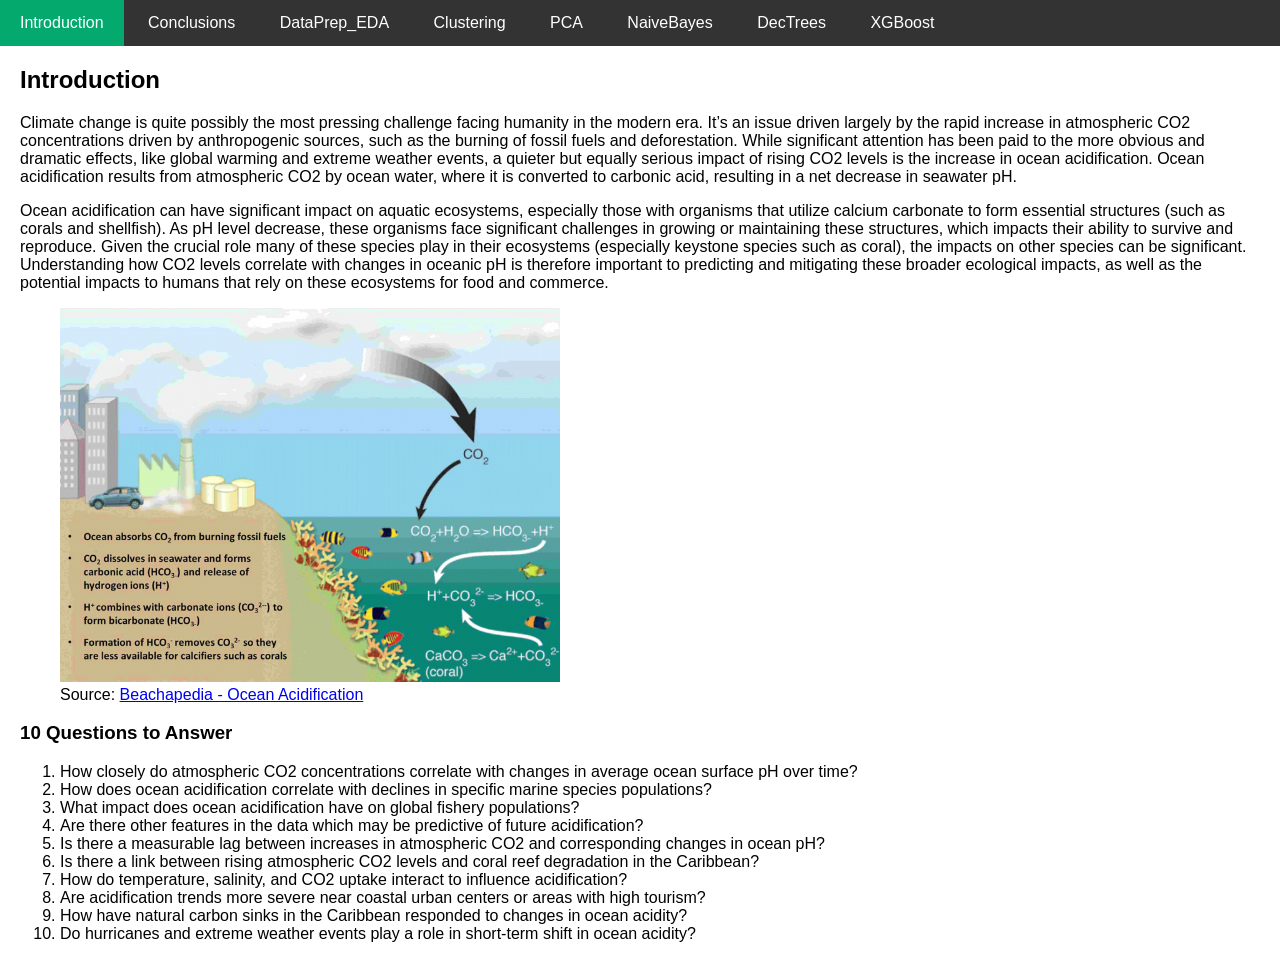
==== commit da703383: "Replace SVMs with XGBoost section in index.html Updated the index.html file to replace SVMs with XGB" ====
--- a/index.html
+++ b/index.html
@@ -62,9 +62,7 @@
     <a href="#pca">PCA</a>
     <a href="#naivebayes">NaiveBayes</a>
     <a href="#dectrees">DecTrees</a>
-    <a href="#svms">SVMs</a>
-    <a href="#regression">Regression</a>
-    <a href="#nn">NN</a>
+    <a href="#svms">XGBoost</a>
   </div>
 
   <!-- Page Sections -->
@@ -1386,20 +1384,123 @@
       to produce this tree were intended originally to produce a deeper tree, but the strong predictive power of the CO2 feature combined with the strictness of the splitting criteria combined to form a shallow tree.</p>
   </section>
 
-  <section id="svms">
-    <h2>Support Vector Machines (SVMs)</h2>
-    <p>Analysis and results from SVM classifiers.</p>
+  <section id="xgboost">
+    <h2>XGBoost</h2>
+    
+    <h3>Overview</h3>
+    <p>Ensemble methods generally, and boosting methods specifically, are machine learning algorithms which compile the results from multiple weak learning algorithms to produce better overall results than individual 
+      learning algorithms generally produce on their own. A weak learner, in this context, is a machine learning model that performs slightly better than chance guessing. They are not terribly accurate on their own, 
+      but can be combined using ensemble methods to form something stronger. An example of a weak learner would be a decision tree stump.</p> 
+    <p>The ensemble methods we examined, and specifically the model implemented in this project, are referred to as “boosting” methods. They work recursively, constructing an initial weak learner, with the 
+      classifications errors generated by that learner informing the training of the next learner and so on. The three primary boosting methods we’ve discussed are Adaptive Boosting (aka AdaBoost), Gradient Boosting, 
+      and Extreme Gradient Boosting (aka XGBoost).</p>
+    <p>AdaBoost is often considered the simplest of the boosting methods. The primary difference between it and other boosting methods is that each iteration of the algorithm produces weights associated with the data 
+      points in the training set; properly classified points have their weights decreased, while improperly classified points have increased weights. This cause the misclassified data to have a disproportionate impact 
+      on the training of the next weak learner. Each weak learner then has a weight associated with it’s output, and the final output of the ensemble model is the weighted sum of the individual weak learners outputs.</p>
+    <p>In contrast, Gradient Boosting and XGBoost do not apply weights to the data, instead using gradient descent on the residuals of the current iteration of the model to optimize the training of the next weak learner. 
+      The primary difference between Gradient Boosting and XGBoost is the inclusion of several optimization methods in XGBoost, including the inclusion of L1 and L2 regularization terms and parallelization of data 
+      handling (which makes it significantly better for handling large datasets). In order to avoid overfitting, both Gradient and XGBoost implement a learning rate hyperparameter (similar to that used in neural 
+      networks) which prevents each iteration moving too far down the gradient with each iteration of the algorithm.
+</p>
+    <figure>
+    <img src="boosting_general.png" 
+         alt="Generalized Boosting Strategy" 
+         style="max-width: 100%; height: auto; border: 1px solid #ccc; padding: 10px;">
+      <figcaption>
+    Source: <a href="https://www.analyticsvidhya.com/blog/2023/01/ensemble-learning-methods-bagging-boosting-and-stacking/" target="_blank">Analytics Vidhya</a>
+  </figcaption>
+      <p style="font-size: 0.9em; color: #555;">
+        This flowchart illustrates the general strategy employed by boosting ensemble models.
+      </p> 
+    </figure>
+
+     <figure>
+    <img src="gradient_flow.png" 
+         alt="Gradient Flow vs Gradient Descent" 
+         style="max-width: 100%; height: auto; border: 1px solid #ccc; padding: 10px;">
+      <figcaption>
+    Source: <a href="https://www.offconvex.org/2022/01/06/gf-gd" target="_blank">Off The Complex Path</a>
+  </figcaption>
+      <p style="font-size: 0.9em; color: #555;">
+        This is a three-dimensional representation of the process undertaken by gradient descent methods.
+      </p> 
+    </figure>
+    
+    <h3>Data Preparation</h3>
+    <p>My data required very little preparation at this point, having already been optimized for models requiring continuous data for previous model implementations. For boosting, I again targeted Alkalinity as my 
+      target variable, with all other continuous (non-temporal) columns acting as predictive features. Fortunately, XGBoost works wonderfully as a regression model given continuous features and target.</p>
+    <p>My data was split initially using the scikit-learn train_test_split method (with an 80/20 train/test ratio), then further partitioned for cross-validation using GridsearchCV. These splits are essential to ensure 
+      that overfitting to the data is minimized to whatever extent possible.
+    </p>
+    <figure>
+    <img src="df_boost_head.png" 
+         alt="Cleaned Data Set" 
+         style="max-width: 100%; height: auto; border: 1px solid #ccc; padding: 10px;">
+      <p style="font-size: 0.9em; color: #555;">
+        The head of my cleaned data prior to splitting.
+      </p> 
+    </figure>
+
+    <figure>
+    <img src="X_train_X_test_heads.png" 
+         alt="Training and Testing Sets" 
+         style="max-width: 100%; height: auto; border: 1px solid #ccc; padding: 10px;">
+      
+      <p style="font-size: 0.9em; color: #555;">
+        The heads of my split training and testing sets.
+      </p> 
+    </figure>
+    
+    <h3>Code</h3>
+    <p><a href="https://github.com/NickMobus/NickMobus.github.io/blob/main/XGBoost_code.ipynb">Here is a link to code used for XGBoost.</a></p>
+
+    
+    <h3>Results</h3>
+    <p>My boosting model was an XGBoost regressor. For hyperparameter tuning, I implemented a GridSearchCV, which tested for optimal hyperparameter values for max tree depth, number of weak learners, learning rate, and 
+      L2 regularization parameter. For max depth, I tested 1, 3, 5, and 7 depth trees. For number of estimators, I tested 50, 100, and 200. For learning rate, I tested 0.01, 0.1, and 0.3. Finally, for L2 regularization 
+      I tested 10-7, 10-5, 10-3, and 1.</p>
+    <p>My overall best performing model used a max depth of 1, 100 estimators, a learning rate of 0.1, and an L2 regularization of 1. This model produced an R2 value of 0.8344 during cross-validation and 0.8156 on the 
+      test set, with a root mean squared error of 6.2017. Of the top 5 models, all used an L2 regularization of 1, 4/5 used a max tree depth of 1 (the 5th used a max depth of 3), 3/5 used a learning rate of 0.1 (the 
+      other two used 0.3), and the number of estimators used included two model which used 100, two models which used 50, and one model (the best performer) which used 100. Interestingly, the difference in R2 value 
+      between the top performing model and the 5th highest performing model was on 0.0004.</p>
+    <p>Of the features included, CO2 concentration was far and away the most impactful; this is consistent with previously obtained results from other models. NO2 concentration cam in a distant second, with number of 
+      bacteria in the sample third after that.</p>
+    <figure>
+    <img src="xgboost_feature_importance_predictions.png" 
+         alt="Feature Importance and Predictions vs Actual" 
+         style="max-width: 100%; height: auto; border: 1px solid #ccc; padding: 10px;">
+      
+      <p style="font-size: 0.9em; color: #555;">
+        The left chart shows relative feature importance for the model; the left chart plots predicted target values vs actual.
+      </p> 
+    </figure>
+
+    
+    <h3>Conclusions</h3>
+    <p>Boosting provided something that all previously implemented models lacked: an ability to robustly provide predictions of a continuous, rather than categorical, target variable. While decision trees can, to some 
+      extent predict continuous targets, doing so requires deep, complex trees which risk overfitting the training data; boosting neatly sidesteps this downside through the use of ensembles of weak learners. XGBoost, in 
+      particular, combines the strong regression predictions provided by Gradient Boost, while ameliorating some of the dangers of overfitting that algorithm has through the use of tuned regularization parameters.</p>
+
+    <p>To better understand the impact of the boosting method on prediction accuracy, I implemented a linear regression model on the same training/testing set, and compared the results. In every metric, the XGBoost 
+      regressor outperformed the linear model, with significantly higher R2 and significantly lower RMSE.</p>
+
+    <figure>
+    <img src="xgboost_vs_linear_regression_comparison.png" 
+         alt="XGBoost vs Linear Regressor Performance Comparissons" 
+         style="max-width: 100%; height: auto; border: 1px solid #ccc; padding: 10px;">
+      
+      <p style="font-size: 0.9em; color: #555;">
+        Direct comparisons of the performance of the XGBoost model vs a linear regression model.
+      </p> 
+    </figure>
+    <p>In the future, I’d like to access data which contains significant information on the biological, as well as chemical state of the environment from which the data is drawn. If some measure of mollusk population 
+      densities could be incorporated into the data, I would be interested in comparing predictive models which used that as a target variable with my Alkalinity models, to determine if alkalinity truly is a sufficient 
+      indicator for the health of the ecosystem.</p>
+
+    
   </section>
 
-  <section id="regression">
-    <h2>Regression</h2>
-    <p>Regression models such as linear regression and their evaluation metrics.</p>
-  </section>
-
-  <section id="nn">
-    <h2>Neural Networks</h2>
-    <p>Design, training, and evaluation of neural network models.</p>
-  </section>
+
 
   <!-- Tab Switching Script -->
   <script>
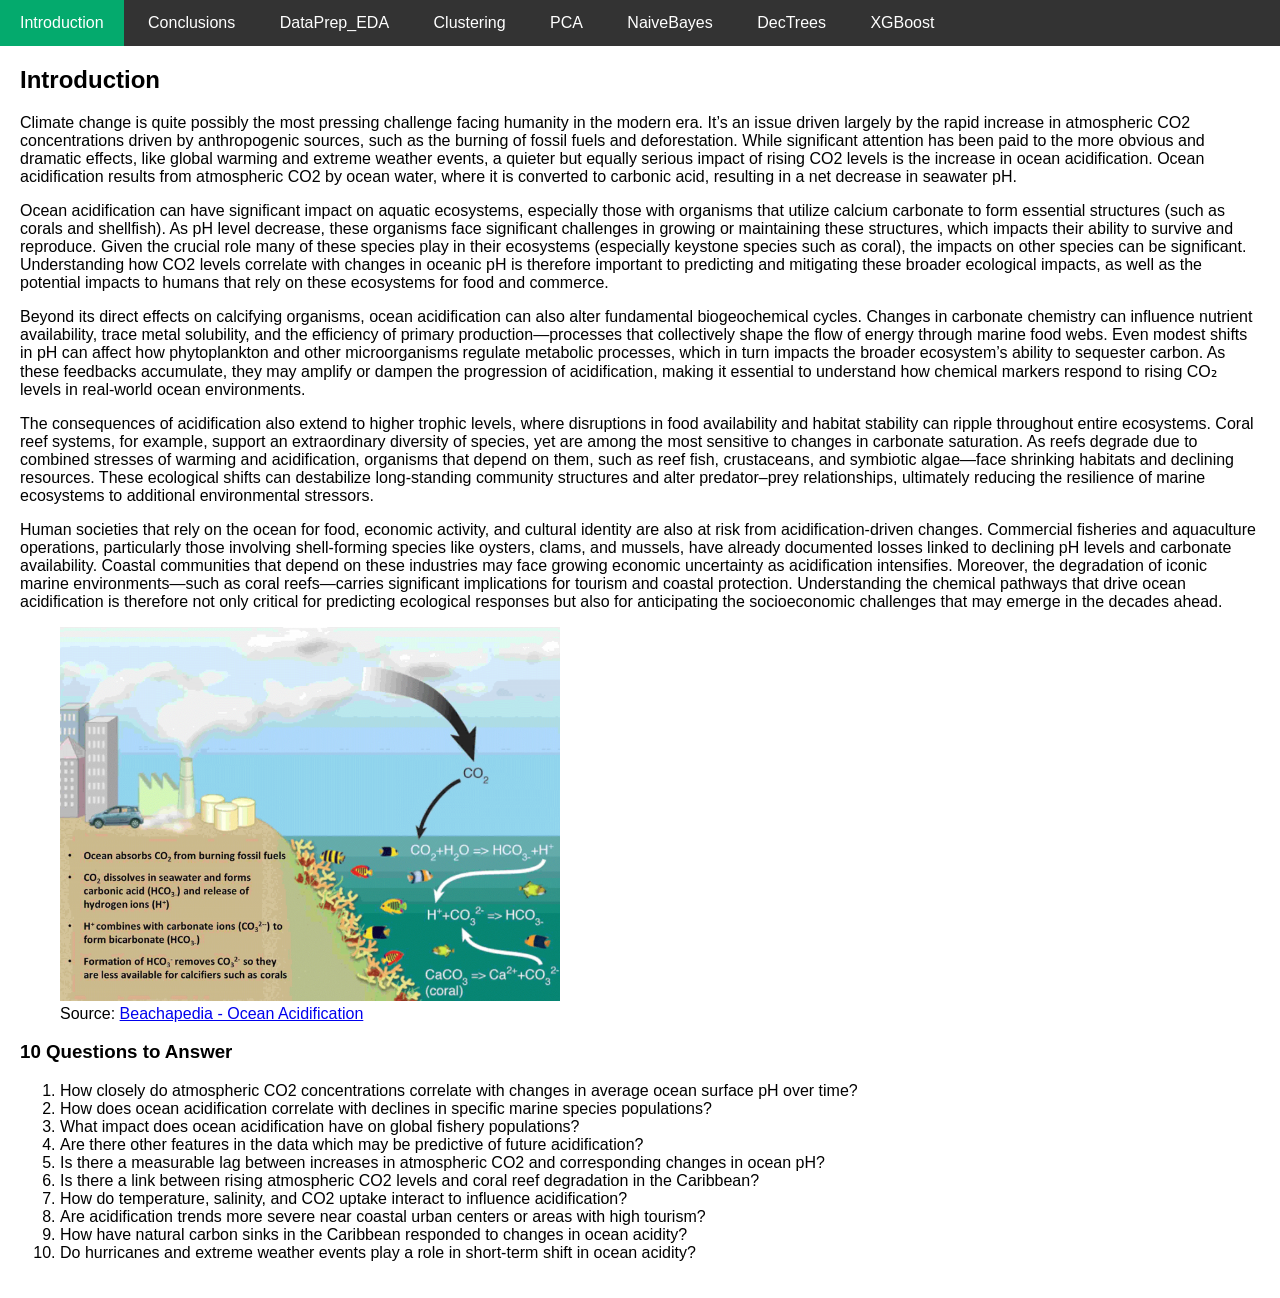
==== commit f288ef6c: "Expand content on ocean acidification effects Added paragraphs discussing the impacts of ocean acidi" ====
--- a/index.html
+++ b/index.html
@@ -62,7 +62,7 @@
     <a href="#pca">PCA</a>
     <a href="#naivebayes">NaiveBayes</a>
     <a href="#dectrees">DecTrees</a>
-    <a href="#svms">XGBoost</a>
+    <a href="#xgboost">XGBoost</a>
   </div>
 
   <!-- Page Sections -->
@@ -85,6 +85,28 @@
     pH is therefore important to predicting and mitigating these broader ecological impacts, as well as the potential 
     impacts to humans that rely on these ecosystems for food and commerce.
   </p>
+  <p>
+    Beyond its direct effects on calcifying organisms, ocean acidification can also alter fundamental biogeochemical cycles. Changes in carbonate chemistry can influence nutrient availability, trace metal solubility, 
+    and the efficiency of primary production—processes that collectively shape the flow of energy through marine food webs. Even modest shifts in pH can affect how phytoplankton and other microorganisms regulate 
+    metabolic processes, which in turn impacts the broader ecosystem’s ability to sequester carbon. As these feedbacks accumulate, they may amplify or dampen the progression of acidification, making it essential to 
+    understand how chemical markers respond to rising CO₂ levels in real-world ocean environments.
+  </p>
+
+  <p>
+    The consequences of acidification also extend to higher trophic levels, where disruptions in food availability and habitat stability can ripple throughout entire ecosystems. Coral reef systems, for example, support 
+    an extraordinary diversity of species, yet are among the most sensitive to changes in carbonate saturation. As reefs degrade due to combined stresses of warming and acidification, organisms that depend on them, such 
+    as reef fish, crustaceans, and symbiotic algae—face shrinking habitats and declining resources. These ecological shifts can destabilize long-standing community structures and alter predator–prey relationships, 
+    ultimately reducing the resilience of marine ecosystems to additional environmental stressors.
+  </p>
+
+  <p>
+    Human societies that rely on the ocean for food, economic activity, and cultural identity are also at risk from acidification-driven changes. Commercial fisheries and aquaculture operations, particularly those 
+    involving shell-forming species like oysters, clams, and mussels, have already documented losses linked to declining pH levels and carbonate availability. Coastal communities that depend on these industries may face 
+    growing economic uncertainty as acidification intensifies. Moreover, the degradation of iconic marine environments—such as coral reefs—carries significant implications for tourism and coastal protection. 
+    Understanding the chemical pathways that drive ocean acidification is therefore not only critical for predicting ecological responses but also for anticipating the socioeconomic challenges that may emerge in the 
+    decades ahead.
+  </p>
+
 
     <!-- Image with link -->
   <figure>
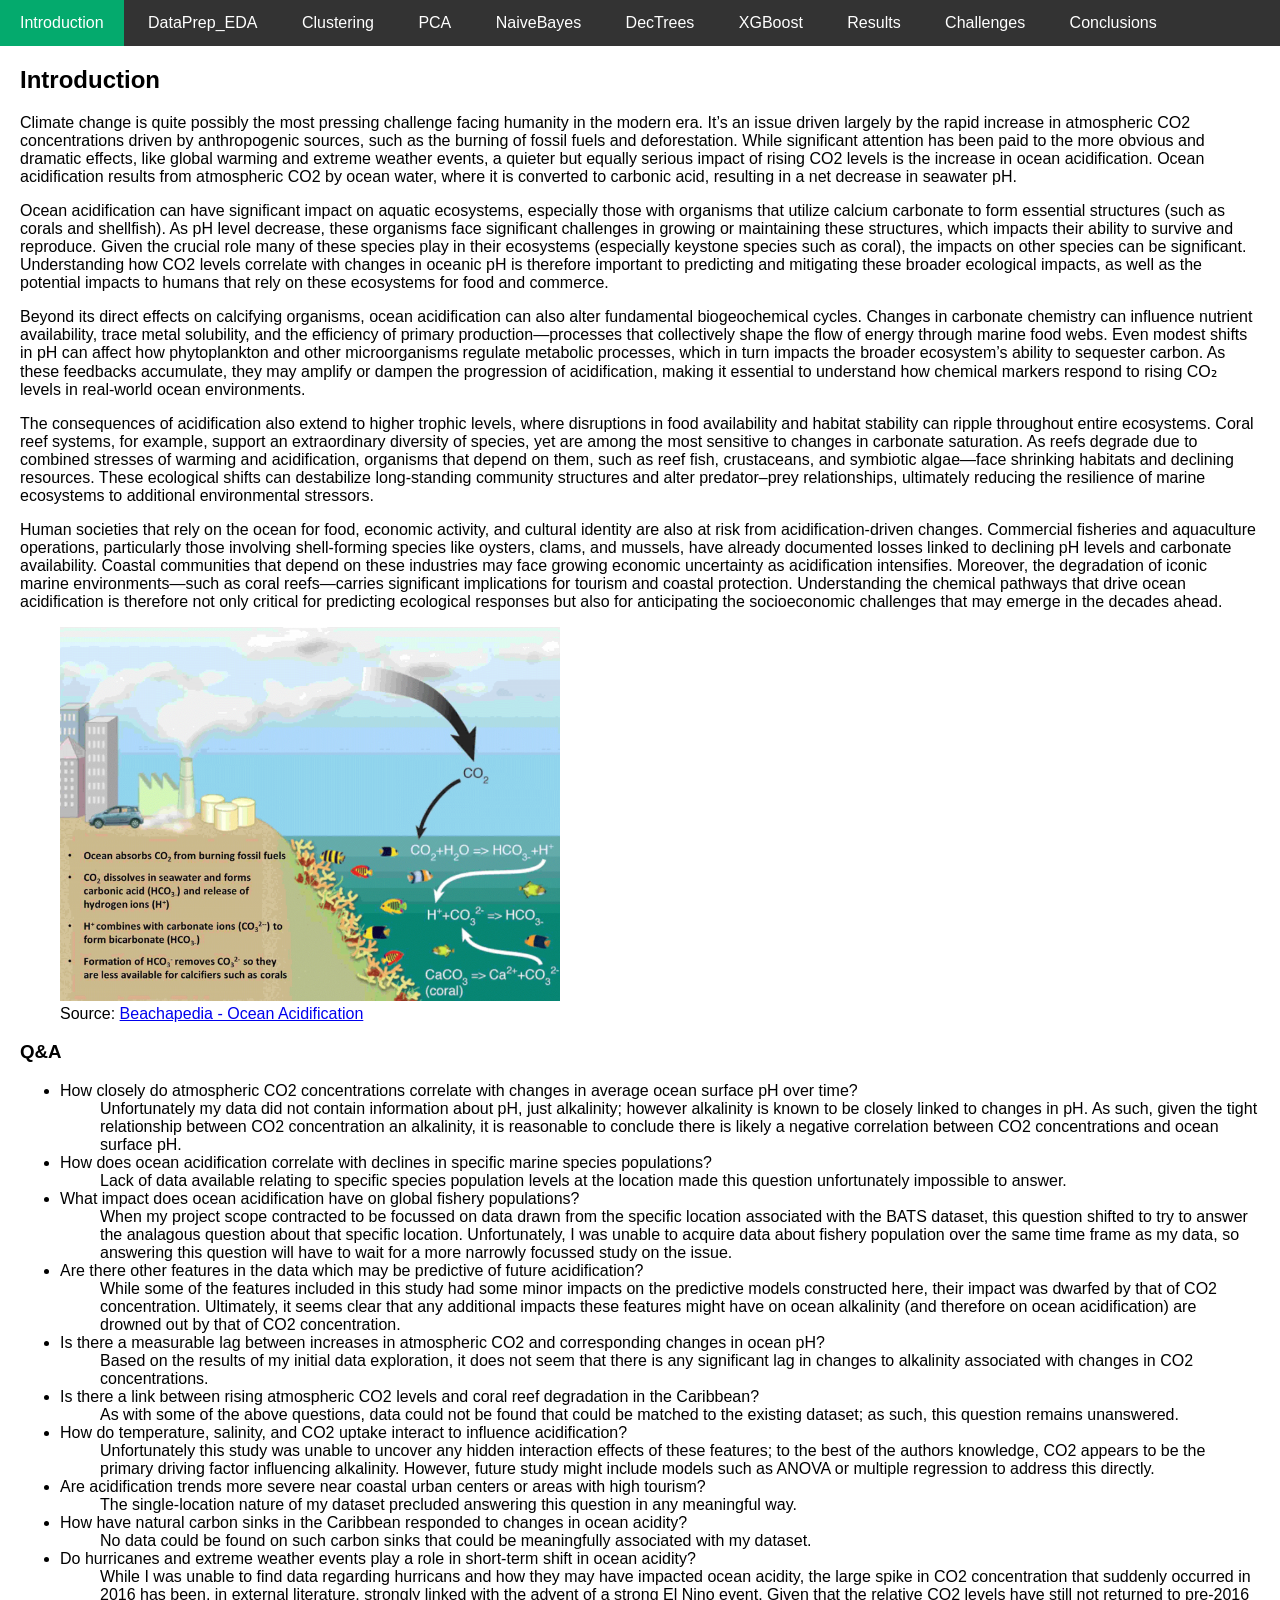
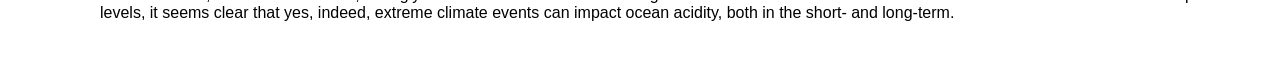
==== commit e174d788: "Update index.html with new sections and navigation Added new sections for Results and Challenges, an" ====
--- a/index.html
+++ b/index.html
@@ -56,13 +56,15 @@
   <!-- Navigation Tabs -->
   <div class="tabs">
     <a href="#introduction" class="active">Introduction</a>
-    <a href="#conclusions">Conclusions</a>
     <a href="#dataprep">DataPrep_EDA</a>
     <a href="#clustering">Clustering</a>
     <a href="#pca">PCA</a>
     <a href="#naivebayes">NaiveBayes</a>
     <a href="#dectrees">DecTrees</a>
     <a href="#xgboost">XGBoost</a>
+    <a href="#results">Results</a>
+    <a href="#challenges">Challenges</a>
+    <a href="#conclusions">Conclusions</a>
   </div>
 
   <!-- Page Sections -->
@@ -118,26 +120,57 @@
   </figcaption>
 </figure>
   </p>
-  <h3>10 Questions to Answer</h3>
-  <ol>
+  <h3>Q&A</h3>
+  <ul>
     <li>How closely do atmospheric CO2 concentrations correlate with changes in average ocean surface pH over time?</li>
+      <ul>Unfortunately my data did not contain information about pH, just alkalinity; however alkalinity is known to be 
+        closely linked to changes in pH. As such, given the tight relationship between CO2 concentration an alkalinity,
+        it is reasonable to conclude there is likely a negative correlation between CO2 concentrations and ocean surface 
+        pH.
+      </ul>
     <li>How does ocean acidification correlate with declines in specific marine species populations?</li>
+      <ul>Lack of data available relating to specific species population levels at the location made this question 
+        unfortunately impossible to answer.
+      </ul>
     <li>What impact does ocean acidification have on global fishery populations?</li>
+      <ul> When my project scope contracted to be focussed on data drawn from the specific location associated with the 
+        BATS dataset, this question shifted to try to answer the analagous question about that specific location. 
+        Unfortunately, I was unable to acquire data about fishery population over the same time frame as my data, so 
+        answering this question will have to wait for a more narrowly focussed study on the issue.
+      </ul>
     <li>Are there other features in the data which may be predictive of future acidification?</li>
+      <ul> While some of the features included in this study had some minor impacts on the predictive models constructed 
+        here, their impact was dwarfed by that of CO2 concentration. Ultimately, it seems clear that any additional impacts 
+        these features might have on ocean alkalinity (and therefore on ocean acidification) are drowned out by that of 
+        CO2 concentration.
+      </ul>
     <li>Is there a measurable lag between increases in atmospheric CO2 and corresponding changes in ocean pH?</li>
+      <ul> Based on the results of my initial data exploration, it does not seem that there is any significant lag in changes 
+        to alkalinity associated with changes in CO2 concentrations.
+      </ul>
     <li>Is there a link between rising atmospheric CO2 levels and coral reef degradation in the Caribbean?</li>
+      <ul>As with some of the above questions, data could not be found that could be matched to the existing dataset; as such,
+         this question remains unanswered.
+      </ul>
     <li>How do temperature, salinity, and CO2 uptake interact to influence acidification?</li>
+      <ul>Unfortunately this study was unable to uncover any hidden interaction effects of these features; to the best of the 
+        authors knowledge, CO2 appears to be the primary driving factor influencing alkalinity. However, future study might 
+        include models such as ANOVA or multiple regression to address this directly.
+      </ul>
     <li>Are acidification trends more severe near coastal urban centers or areas with high tourism?</li>
+      <ul>The single-location nature of my dataset precluded answering this question in any meaningful way.
+      </ul>
     <li>How have natural carbon sinks in the Caribbean responded to changes in ocean acidity?</li>
+      <ul>No data could be found on such carbon sinks that could be meaningfully associated with my dataset.
+      </ul>
     <li>Do hurricanes and extreme weather events play a role in short-term shift in ocean acidity?</li>
-  </ol>
+      <ul>While I was unable to find data regarding hurricans and how they may have impacted ocean acidity, the large 
+      spike in CO2 concentration that suddenly occurred in 2016 has been, in external literature, strongly linked with the 
+      advent of a strong El Nino event. Given that the relative CO2 levels have still not returned to pre-2016 levels, it 
+      seems clear that yes, indeed, extreme climate events can impact ocean acidity, both in the short- and long-term.</ul>
+  </ul>
 </section>
 
-
-  <section id="conclusions">
-    <h2>Conclusions</h2>
-    <p>This section summarizes key findings, insights, and recommendations based on model results.</p>
-  </section>
 
   <section id="dataprep">
     <h2>Data Preparation & EDA</h2>
@@ -1522,7 +1555,59 @@
     
   </section>
 
-
+  <section id="results">
+    <h2>Project Results</h2>
+    <p>The following tables summarizes the topline metrics associated with my final models of each top.</p>
+    <figure>
+    <img src="comprehensive_model_comparison.png" 
+         alt="Primary Model Success Metrics" 
+         style="max-width: 100%; height: auto; border: 1px solid #ccc; padding: 10px;">
+      
+      <p style="font-size: 0.9em; color: #555;">
+        Final model metrcis.
+      </p> 
+    </figure>
+    <p>Overall, all models performed well at their assigned tasks, whether classification or regression. Naive Bayes and
+    the tuned Decision Tree performed identically on the test set.</p>
+  </section>
+
+  <section id="challenges">
+    <h2>Project Challenges</h2>
+    <p>First and foremost, the most difficult aspect of this project was acquiring the necessary data fora analysis. While 
+    some sources, such as the National Oceanic and Atmospheric Administration collects large swathes of data associated with
+    climate change and it's impacts, few if any of them were localized enough or contained the specific features needed to 
+    address the questions I wanted to address. Even after finding the BATS dataset, it proved incredibly difficult to find 
+    data which addressed some of my specific questions (especially those related to connecting CO2 levels and alkalinity to 
+    carbonate-shell forming marine life).</p>
+    
+    <p>Additional challenges, once the data had been acquired, were related to wrangling it into an appropriate form. All of my 
+    primary features were continuous, as was my target variable. As such, the data needed significant massaging to be usable 
+    for most of my models, especially the classification models. I was fortunate that my target variable was very cleanly 
+    bimodal, and could therefore be easily broken into "high" and "low" binary categories, but since this binning was based on 
+    cutoff point specific to this dataset, it dramatically lowers the broader applicability of these models to other locations.</p>
+
+    <p>Finally, broader interpretability of the results of these models has proven challenging. The nature of the data 
+    acquired for this project has necessarily limited our ability to interpret the results of these models in a broader, 
+    more global context. Combined with the lack of many of the most important features necessary to answer most of the 
+    initially proposed research questions, the nature of this project was forced to be reconfigured.</p>
+  </section>
+
+  <section id="conclusions">
+    <h2>Conclusions</h2>
+    <p>Ultimately, I believe the best conclusions can be derived from the results of my XGBoost model. As a regression model,
+     it was able to predict a continuous outcome, which removed the barrier to interpretability created by binning my target 
+    variable. Additionally, any research questions associated with ocean acidification and it's impacts will be primarily 
+    concerned with continuous valued variables, and so the ultimate utility of classification models would be limited. The 
+    final accuracy of the model (as measured by R^2) was sufficiently high (and outperformed a multiple linear regression 
+    model) to warrant further exploration for potential optimization, either through further hyperparameter tuning or the 
+    inclusion of new features.</p>
+
+    <p>In the end, the only strong conclusion that can be drawn from this study is one that is already well understood by 
+    the world at large: increasing the concentration of dissolve carbon dioxide in ocean water reduces the buffering 
+    capacity of the ocean, which in turn can have numerous detrimental impacts on oceanic biomes. Though this result is one 
+    that is already so well-known, replication of results is the heart and soul of the scientific method. As such, this study 
+    stands as solid confirmation of this principle.</p>
+  </section>
 
   <!-- Tab Switching Script -->
   <script>
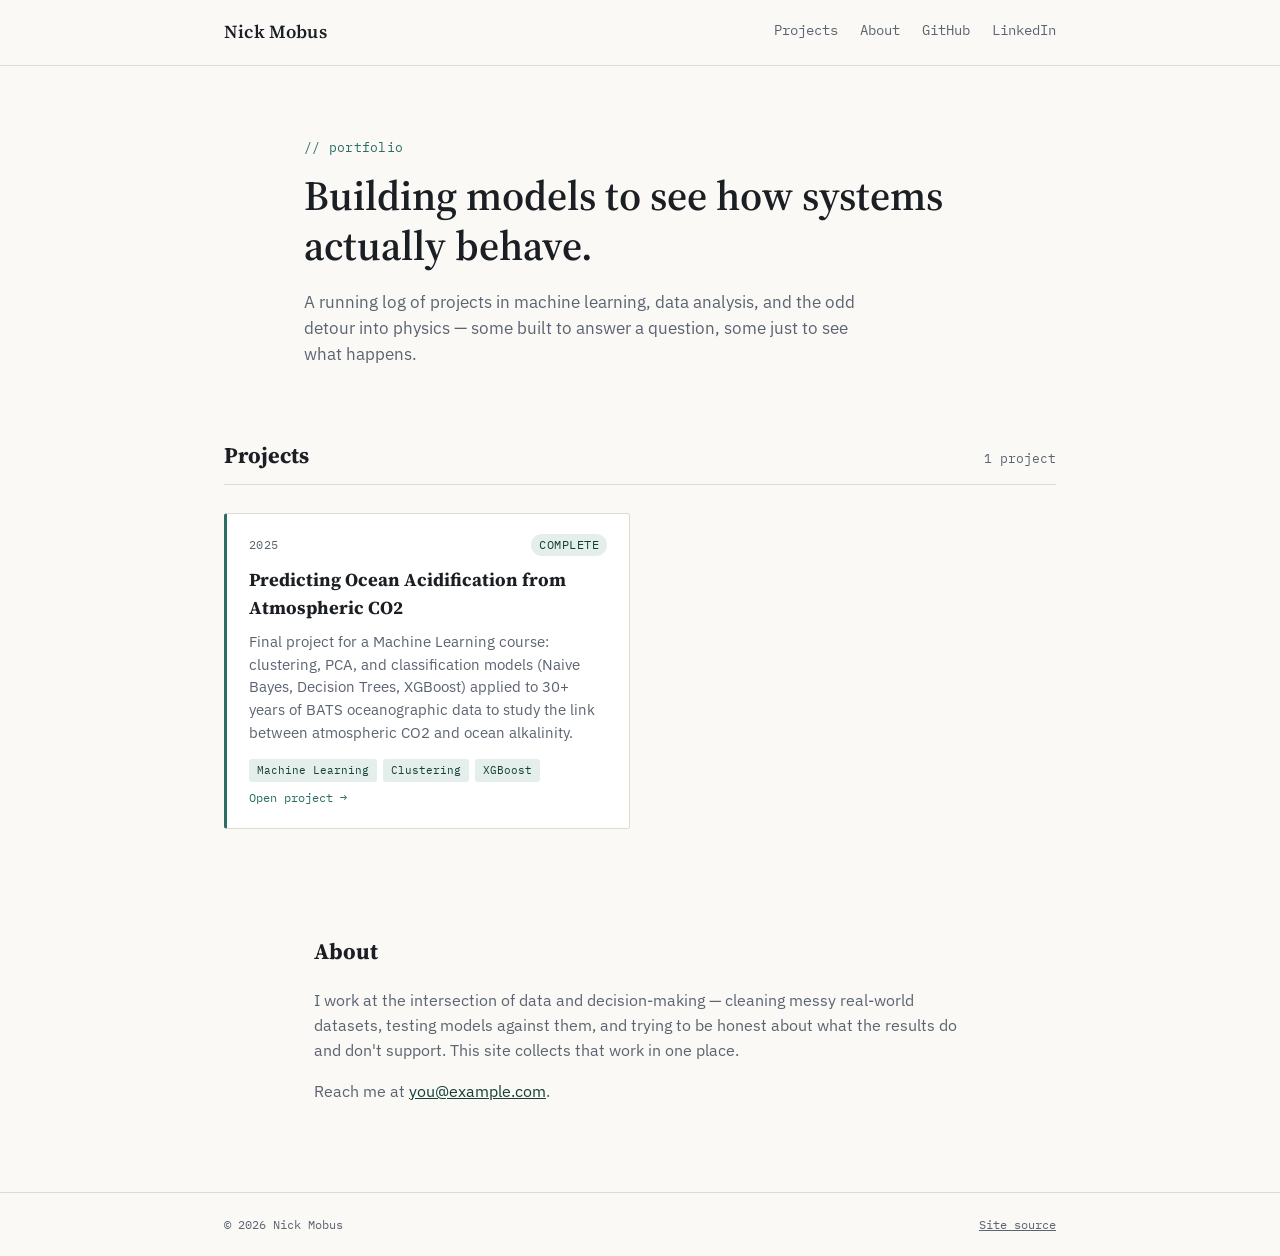
==== commit cedd212c: "Revamped repo to act as a hub for all projects, with old ocean acidification project as a subdirecto" ====
--- a/index.html
+++ b/index.html
@@ -2,1673 +2,73 @@
 <html lang="en">
 <head>
   <meta charset="UTF-8" />
-  <meta name="viewport" content="width=device-width, initial-scale=1.0"/>
-  <title>Machine Learning Project</title>
-  <style>
-    body {
-      font-family: Arial, sans-serif;
-      margin: 0;
-    }
-
-    /* Navigation Tabs */
-    .tabs {
-      overflow-x: auto;
-      white-space: nowrap;
-      background-color: #333;
-      position: sticky;
-      top: 0;
-      z-index: 10;
-    }
-
-    .tabs a {
-      display: inline-block;
-      color: white;
-      text-align: center;
-      padding: 14px 20px;
-      text-decoration: none;
-    }
-
-    .tabs a:hover {
-      background-color: #575757;
-    }
-
-    .tabs a.active {
-      background-color: #04AA6D;
-    }
-
-    /* Section Styling */
-    section {
-      display: none;
-      padding: 20px;
-    }
-
-    section.active {
-      display: block;
-    }
-
-    h2 {
-      margin-top: 0;
-    }
-  </style>
+  <meta name="viewport" content="width=device-width, initial-scale=1.0" />
+  <title>Nick Mobus — Projects</title>
+  <meta name="description" content="A collection of data science, machine learning, and computational projects by Nick Mobus." />
+  <link rel="preconnect" href="https://fonts.googleapis.com">
+  <link rel="preconnect" href="https://fonts.gstatic.com" crossorigin>
+  <link href="https://fonts.googleapis.com/css2?family=Source+Serif+4:opsz,wght@8..60,400;8..60,600&family=IBM+Plex+Sans:wght@400;500;600&family=IBM+Plex+Mono:wght@400;500&display=swap" rel="stylesheet">
+  <link rel="stylesheet" href="assets/css/style.css" />
 </head>
 <body>
 
-  <!-- Navigation Tabs -->
-  <div class="tabs">
-    <a href="#introduction" class="active">Introduction</a>
-    <a href="#dataprep">DataPrep_EDA</a>
-    <a href="#clustering">Clustering</a>
-    <a href="#pca">PCA</a>
-    <a href="#naivebayes">NaiveBayes</a>
-    <a href="#dectrees">DecTrees</a>
-    <a href="#xgboost">XGBoost</a>
-    <a href="#results">Results</a>
-    <a href="#challenges">Challenges</a>
-    <a href="#conclusions">Conclusions</a>
-  </div>
+  <header class="site-header">
+    <div class="wrap header-inner">
+      <a class="wordmark" href="#top">Nick Mobus</a>
+      <nav class="site-nav">
+        <a href="#projects">Projects</a>
+        <a href="#about">About</a>
+        <!-- TODO: point these at your real profiles -->
+        <a href="https://github.com/NickMobus" target="_blank" rel="noopener">GitHub</a>
+        <a href="#" target="_blank" rel="noopener">LinkedIn</a>
+      </nav>
+    </div>
+  </header>
 
-  <!-- Page Sections -->
-  <section id="introduction" class="active">
-  <h2>Introduction</h2>
-  <p>
-    Climate change is quite possibly the most pressing challenge facing humanity in the modern era. It’s an issue driven 
-    largely by the rapid increase in atmospheric CO2 concentrations driven by anthropogenic sources, such as the burning 
-    of fossil fuels and deforestation. While significant attention has been paid to the more obvious and dramatic effects, 
-    like global warming and extreme weather events, a quieter but equally serious impact of rising CO2 levels is the 
-    increase in ocean acidification. Ocean acidification results from atmospheric CO2 by ocean water, where it is 
-    converted to carbonic acid, resulting in a net decrease in seawater pH.
-  </p>
-  <p>
-   Ocean acidification can have significant impact on aquatic ecosystems, especially those with organisms that utilize 
-    calcium carbonate to form essential structures (such as corals and shellfish). As pH level decrease, these organisms 
-    face significant challenges in growing or maintaining these structures, which impacts their ability to survive and 
-    reproduce. Given the crucial role many of these species play in their ecosystems (especially keystone species such as 
-    coral), the impacts on other species can be significant. Understanding how CO2 levels correlate with changes in oceanic 
-    pH is therefore important to predicting and mitigating these broader ecological impacts, as well as the potential 
-    impacts to humans that rely on these ecosystems for food and commerce.
-  </p>
-  <p>
-    Beyond its direct effects on calcifying organisms, ocean acidification can also alter fundamental biogeochemical cycles. Changes in carbonate chemistry can influence nutrient availability, trace metal solubility, 
-    and the efficiency of primary production—processes that collectively shape the flow of energy through marine food webs. Even modest shifts in pH can affect how phytoplankton and other microorganisms regulate 
-    metabolic processes, which in turn impacts the broader ecosystem’s ability to sequester carbon. As these feedbacks accumulate, they may amplify or dampen the progression of acidification, making it essential to 
-    understand how chemical markers respond to rising CO₂ levels in real-world ocean environments.
-  </p>
+  <main id="top">
+    <section class="hero wrap">
+      <p class="eyebrow">// portfolio</p>
+      <h1>Building models to see how systems actually behave.</h1>
+      <!-- TODO: swap in a couple sentences about you — background, interests, what you're currently exploring -->
+      <p class="hero-sub">
+        A running log of projects in machine learning, data analysis, and the odd detour into
+        physics — some built to answer a question, some just to see what happens.
+      </p>
+    </section>
 
-  <p>
-    The consequences of acidification also extend to higher trophic levels, where disruptions in food availability and habitat stability can ripple throughout entire ecosystems. Coral reef systems, for example, support 
-    an extraordinary diversity of species, yet are among the most sensitive to changes in carbonate saturation. As reefs degrade due to combined stresses of warming and acidification, organisms that depend on them, such 
-    as reef fish, crustaceans, and symbiotic algae—face shrinking habitats and declining resources. These ecological shifts can destabilize long-standing community structures and alter predator–prey relationships, 
-    ultimately reducing the resilience of marine ecosystems to additional environmental stressors.
-  </p>
+    <section id="projects" class="projects wrap">
+      <div class="section-head">
+        <h2>Projects</h2>
+        <span class="count" id="project-count" aria-live="polite"></span>
+      </div>
+      <div class="project-grid" id="project-grid">
+        <!-- Cards are rendered here by assets/js/main.js from projects.json -->
+        <p class="loading">Loading projects…</p>
+      </div>
+    </section>
 
-  <p>
-    Human societies that rely on the ocean for food, economic activity, and cultural identity are also at risk from acidification-driven changes. Commercial fisheries and aquaculture operations, particularly those 
-    involving shell-forming species like oysters, clams, and mussels, have already documented losses linked to declining pH levels and carbonate availability. Coastal communities that depend on these industries may face 
-    growing economic uncertainty as acidification intensifies. Moreover, the degradation of iconic marine environments—such as coral reefs—carries significant implications for tourism and coastal protection. 
-    Understanding the chemical pathways that drive ocean acidification is therefore not only critical for predicting ecological responses but also for anticipating the socioeconomic challenges that may emerge in the 
-    decades ahead.
-  </p>
+    <section id="about" class="about wrap">
+      <h2>About</h2>
+      <!-- TODO: replace with your own bio -->
+      <p>
+        I work at the intersection of data and decision-making — cleaning messy real-world
+        datasets, testing models against them, and trying to be honest about what the results
+        do and don't support. This site collects that work in one place.
+      </p>
+      <p class="contact-line">
+        <!-- TODO: replace with your real email -->
+        Reach me at <a href="mailto:you@example.com">you@example.com</a>.
+      </p>
+    </section>
+  </main>
 
+  <footer class="site-footer">
+    <div class="wrap">
+      <span>&copy; <span id="year"></span> Nick Mobus</span>
+      <a href="https://github.com/NickMobus/NickMobus.github.io" target="_blank" rel="noopener">Site source</a>
+    </div>
+  </footer>
 
-    <!-- Image with link -->
-  <figure>
-  <img src="800px-Stressors_OAchemistryFig_large.png" 
-       alt="Diagram showing the chemical process of ocean acidification and its stressors" 
-       width="500">
-  <figcaption>
-    Source: <a href="https://beachapedia.org/Ocean_Acidification" target="_blank">Beachapedia - Ocean Acidification</a>
-  </figcaption>
-</figure>
-  </p>
-  <h3>Q&A</h3>
-  <ul>
-    <li>How closely do atmospheric CO2 concentrations correlate with changes in average ocean surface pH over time?</li>
-      <ul>Unfortunately my data did not contain information about pH, just alkalinity; however alkalinity is known to be 
-        closely linked to changes in pH. As such, given the tight relationship between CO2 concentration an alkalinity,
-        it is reasonable to conclude there is likely a negative correlation between CO2 concentrations and ocean surface 
-        pH.
-      </ul>
-    <li>How does ocean acidification correlate with declines in specific marine species populations?</li>
-      <ul>Lack of data available relating to specific species population levels at the location made this question 
-        unfortunately impossible to answer.
-      </ul>
-    <li>What impact does ocean acidification have on global fishery populations?</li>
-      <ul> When my project scope contracted to be focussed on data drawn from the specific location associated with the 
-        BATS dataset, this question shifted to try to answer the analagous question about that specific location. 
-        Unfortunately, I was unable to acquire data about fishery population over the same time frame as my data, so 
-        answering this question will have to wait for a more narrowly focussed study on the issue.
-      </ul>
-    <li>Are there other features in the data which may be predictive of future acidification?</li>
-      <ul> While some of the features included in this study had some minor impacts on the predictive models constructed 
-        here, their impact was dwarfed by that of CO2 concentration. Ultimately, it seems clear that any additional impacts 
-        these features might have on ocean alkalinity (and therefore on ocean acidification) are drowned out by that of 
-        CO2 concentration.
-      </ul>
-    <li>Is there a measurable lag between increases in atmospheric CO2 and corresponding changes in ocean pH?</li>
-      <ul> Based on the results of my initial data exploration, it does not seem that there is any significant lag in changes 
-        to alkalinity associated with changes in CO2 concentrations.
-      </ul>
-    <li>Is there a link between rising atmospheric CO2 levels and coral reef degradation in the Caribbean?</li>
-      <ul>As with some of the above questions, data could not be found that could be matched to the existing dataset; as such,
-         this question remains unanswered.
-      </ul>
-    <li>How do temperature, salinity, and CO2 uptake interact to influence acidification?</li>
-      <ul>Unfortunately this study was unable to uncover any hidden interaction effects of these features; to the best of the 
-        authors knowledge, CO2 appears to be the primary driving factor influencing alkalinity. However, future study might 
-        include models such as ANOVA or multiple regression to address this directly.
-      </ul>
-    <li>Are acidification trends more severe near coastal urban centers or areas with high tourism?</li>
-      <ul>The single-location nature of my dataset precluded answering this question in any meaningful way.
-      </ul>
-    <li>How have natural carbon sinks in the Caribbean responded to changes in ocean acidity?</li>
-      <ul>No data could be found on such carbon sinks that could be meaningfully associated with my dataset.
-      </ul>
-    <li>Do hurricanes and extreme weather events play a role in short-term shift in ocean acidity?</li>
-      <ul>While I was unable to find data regarding hurricans and how they may have impacted ocean acidity, the large 
-      spike in CO2 concentration that suddenly occurred in 2016 has been, in external literature, strongly linked with the 
-      advent of a strong El Nino event. Given that the relative CO2 levels have still not returned to pre-2016 levels, it 
-      seems clear that yes, indeed, extreme climate events can impact ocean acidity, both in the short- and long-term.</ul>
-  </ul>
-</section>
-
-
-  <section id="dataprep">
-    <h2>Data Preparation & EDA</h2>
-    <p>Details on data cleaning, feature engineering, and exploratory data analysis (EDA).</p>
-    <p>
-      The following data on global average suface level atmospheric CO2 concentrations were obtained via API. The specific 
-      API was obtained from PhilippSchmitt's ppm GitHub repository, found at 
-      <a href="https://github.com/philippschmitt/ppm?utm_source=chatgpt.com">philippschmitt/ppm</a>; specifically, 
-      the data obtained were the globally averaged marine surface monthly trend data, which was drawn from the 
-      <a href="https://gml.noaa.gov/ccgg/trends/gl_data.html">NOAA Trends in Atmospheric Carbon Dioxide</a>.
-    </p>
-    <h2>Raw vs Parsed CO₂ Data</h2>
-
-      <div style="margin-bottom: 2rem;">
-        <h3>Raw JSON Data (First 5 Entries)</h3>
-        <pre id="json-preview">Loading...</pre>
-      </div>
-
-      <div>
-        <h3>Cleaned CSV Data (First 5 Rows)</h3>
-        <table id="csv-preview" border="1" cellpadding="5" style="border-collapse: collapse;">
-          <thead>
-            <tr><th>Date</th><th>Year</th><th>Month</th><th>CO₂ (ppm)</th></tr>
-          </thead>
-          <tbody></tbody>
-        </table>
-      </div>
-      <p>
-        In addition to this data, which is intended primarily to be used to compare local conditions to global averages, 
-        a more comprehensive, localized dataset pertaining to multiple measures of oceanic chemistry in the vicinity of 
-        the Sargasso Sea from October 1988 through December 2024, known as the <a href="https://erddap.bco-dmo.org/erddap/info/bcodmo_dataset_3782_v8/index.html">
-          Bermuda Atlantic Time-series Study (BATS)</a> was obtained. An image of the head of the obtained csv is shown 
-        below.
-      </p>
-
-      <h3>Preview: BATS Dataset (First 10 Rows)</h3>
-        <table border="1" class="dataframe">
-  <thead>
-    <tr style="text-align: right;">
-      <th>time</th>
-      <th>depth</th>
-      <th>Temperature</th>
-      <th>Salinity</th>
-      <th>Oxygen_1</th>
-      <th>CO2</th>
-      <th>Alkalinity</th>
-      <th>NO3_plus_NO2</th>
-      <th>NO2</th>
-      <th>PO4</th>
-      <th>Silicate</th>
-      <th>POC</th>
-      <th>PON</th>
-      <th>TOC</th>
-      <th>TN</th>
-      <th>Bact_Enum</th>
-      <th>POP</th>
-      <th>TDP</th>
-      <th>SRP</th>
-      <th>Bio_Si</th>
-      <th>Litho_Si</th>
-      <th>Prochlorococcus</th>
-      <th>Synechococcus</th>
-      <th>Picoeukaryotes</th>
-      <th>Nanoeukaryotes</th>
-      <th>yyyymmdd</th>
-      <th>time_unitless</th>
-      <th>decimal_year</th>
-    </tr>
-  </thead>
-  <tbody>
-    <tr>
-      <td>UTC</td>
-      <td>m</td>
-      <td>degrees Celsius ( \u00b0C)</td>
-      <td>dimensionless</td>
-      <td>micromoles per kilogram (umol/kg)</td>
-      <td>micromoles per kilogram (umol/kg)</td>
-      <td>microequivalents</td>
-      <td>micromoles per kilogram (umol/kg)</td>
-      <td>micromoles per kilogram (umol/kg)</td>
-      <td>micromoles per kilogram (umol/kg)</td>
-      <td>micromoles per kilogram (umol/kg)</td>
-      <td>micrograms per kilogram (ug/kg)</td>
-      <td>micrograms per kilogram (ug/kg)</td>
-      <td>micromoles per kilogram (umol/kg)</td>
-      <td>micromoles per kilogram (umol/kg)</td>
-      <td>cells times 10^8 per kilogram</td>
-      <td>micromoles per kilogram (umol/kg)</td>
-      <td>nanomoles per kilogram (nmol/kg)</td>
-      <td>nanomoles per kilogram (nmol/kg)</td>
-      <td>micromoles per kilogram (umol/kg)</td>
-      <td>micromoles per kilogram (umol/kg)</td>
-      <td>cells per milliliter (cells/mL)</td>
-      <td>cells per milliliter (cells/mL)</td>
-      <td>cells per milliliter (cells/mL)</td>
-      <td>cells per milliliter (cells/mL)</td>
-      <td>unitless</td>
-      <td>unitless</td>
-      <td>unitless</td>
-    </tr>
-    <tr>
-      <td>1988-10-20T22:30:00Z</td>
-      <td>2000.5</td>
-      <td>3.817</td>
-      <td>34.993</td>
-      <td>255.5</td>
-      <td>NaN</td>
-      <td>NaN</td>
-      <td>NaN</td>
-      <td>NaN</td>
-      <td>NaN</td>
-      <td>NaN</td>
-      <td>NaN</td>
-      <td>NaN</td>
-      <td>NaN</td>
-      <td>NaN</td>
-      <td>NaN</td>
-      <td>NaN</td>
-      <td>NaN</td>
-      <td>NaN</td>
-      <td>NaN</td>
-      <td>NaN</td>
-      <td>NaN</td>
-      <td>NaN</td>
-      <td>NaN</td>
-      <td>NaN</td>
-      <td>19881020</td>
-      <td>2230</td>
-      <td>1988.8031</td>
-    </tr>
-    <tr>
-      <td>1988-10-20T22:30:00Z</td>
-      <td>2200.3</td>
-      <td>3.577</td>
-      <td>34.982</td>
-      <td>256.8</td>
-      <td>NaN</td>
-      <td>NaN</td>
-      <td>NaN</td>
-      <td>NaN</td>
-      <td>NaN</td>
-      <td>NaN</td>
-      <td>NaN</td>
-      <td>NaN</td>
-      <td>NaN</td>
-      <td>NaN</td>
-      <td>NaN</td>
-      <td>NaN</td>
-      <td>NaN</td>
-      <td>NaN</td>
-      <td>NaN</td>
-      <td>NaN</td>
-      <td>NaN</td>
-      <td>NaN</td>
-      <td>NaN</td>
-      <td>NaN</td>
-      <td>19881020</td>
-      <td>2230</td>
-      <td>1988.8031</td>
-    </tr>
-    <tr>
-      <td>1988-10-20T22:30:00Z</td>
-      <td>2398.9</td>
-      <td>3.317</td>
-      <td>NaN</td>
-      <td>NaN</td>
-      <td>NaN</td>
-      <td>NaN</td>
-      <td>NaN</td>
-      <td>NaN</td>
-      <td>NaN</td>
-      <td>NaN</td>
-      <td>NaN</td>
-      <td>NaN</td>
-      <td>NaN</td>
-      <td>NaN</td>
-      <td>NaN</td>
-      <td>NaN</td>
-      <td>NaN</td>
-      <td>NaN</td>
-      <td>NaN</td>
-      <td>NaN</td>
-      <td>NaN</td>
-      <td>NaN</td>
-      <td>NaN</td>
-      <td>NaN</td>
-      <td>19881020</td>
-      <td>2230</td>
-      <td>1988.8031</td>
-    </tr>
-    <tr>
-      <td>1988-10-20T22:30:00Z</td>
-      <td>2600.0</td>
-      <td>3.127</td>
-      <td>34.957</td>
-      <td>259.4</td>
-      <td>NaN</td>
-      <td>NaN</td>
-      <td>NaN</td>
-      <td>NaN</td>
-      <td>NaN</td>
-      <td>NaN</td>
-      <td>NaN</td>
-      <td>NaN</td>
-      <td>NaN</td>
-      <td>NaN</td>
-      <td>NaN</td>
-      <td>NaN</td>
-      <td>NaN</td>
-      <td>NaN</td>
-      <td>NaN</td>
-      <td>NaN</td>
-      <td>NaN</td>
-      <td>NaN</td>
-      <td>NaN</td>
-      <td>NaN</td>
-      <td>19881020</td>
-      <td>2230</td>
-      <td>1988.8031</td>
-    </tr>
-    <tr>
-      <td>1988-10-20T22:30:00Z</td>
-      <td>2801.7</td>
-      <td>2.927</td>
-      <td>34.944</td>
-      <td>261.0</td>
-      <td>NaN</td>
-      <td>NaN</td>
-      <td>NaN</td>
-      <td>NaN</td>
-      <td>NaN</td>
-      <td>NaN</td>
-      <td>NaN</td>
-      <td>NaN</td>
-      <td>NaN</td>
-      <td>NaN</td>
-      <td>NaN</td>
-      <td>NaN</td>
-      <td>NaN</td>
-      <td>NaN</td>
-      <td>NaN</td>
-      <td>NaN</td>
-      <td>NaN</td>
-      <td>NaN</td>
-      <td>NaN</td>
-      <td>NaN</td>
-      <td>19881020</td>
-      <td>2230</td>
-      <td>1988.8031</td>
-    </tr>
-    <tr>
-      <td>1988-10-20T22:30:00Z</td>
-      <td>3000.9</td>
-      <td>2.737</td>
-      <td>34.943</td>
-      <td>263.2</td>
-      <td>NaN</td>
-      <td>NaN</td>
-      <td>NaN</td>
-      <td>NaN</td>
-      <td>NaN</td>
-      <td>NaN</td>
-      <td>NaN</td>
-      <td>NaN</td>
-      <td>NaN</td>
-      <td>NaN</td>
-      <td>NaN</td>
-      <td>NaN</td>
-      <td>NaN</td>
-      <td>NaN</td>
-      <td>NaN</td>
-      <td>NaN</td>
-      <td>NaN</td>
-      <td>NaN</td>
-      <td>NaN</td>
-      <td>NaN</td>
-      <td>19881020</td>
-      <td>2230</td>
-      <td>1988.8031</td>
-    </tr>
-    <tr>
-      <td>1988-10-20T22:30:00Z</td>
-      <td>3200.6</td>
-      <td>2.557</td>
-      <td>34.927</td>
-      <td>263.2</td>
-      <td>NaN</td>
-      <td>NaN</td>
-      <td>NaN</td>
-      <td>NaN</td>
-      <td>NaN</td>
-      <td>NaN</td>
-      <td>NaN</td>
-      <td>NaN</td>
-      <td>NaN</td>
-      <td>NaN</td>
-      <td>NaN</td>
-      <td>NaN</td>
-      <td>NaN</td>
-      <td>NaN</td>
-      <td>NaN</td>
-      <td>NaN</td>
-      <td>NaN</td>
-      <td>NaN</td>
-      <td>NaN</td>
-      <td>NaN</td>
-      <td>19881020</td>
-      <td>2230</td>
-      <td>1988.8031</td>
-    </tr>
-    <tr>
-      <td>1988-10-20T22:30:00Z</td>
-      <td>3400.3</td>
-      <td>2.407</td>
-      <td>NaN</td>
-      <td>NaN</td>
-      <td>NaN</td>
-      <td>NaN</td>
-      <td>NaN</td>
-      <td>NaN</td>
-      <td>NaN</td>
-      <td>NaN</td>
-      <td>NaN</td>
-      <td>NaN</td>
-      <td>NaN</td>
-      <td>NaN</td>
-      <td>NaN</td>
-      <td>NaN</td>
-      <td>NaN</td>
-      <td>NaN</td>
-      <td>NaN</td>
-      <td>NaN</td>
-      <td>NaN</td>
-      <td>NaN</td>
-      <td>NaN</td>
-      <td>NaN</td>
-      <td>19881020</td>
-      <td>2230</td>
-      <td>1988.8031</td>
-    </tr>
-    <tr>
-      <td>1988-10-20T22:30:00Z</td>
-      <td>3600.4</td>
-      <td>2.327</td>
-      <td>34.917</td>
-      <td>262.3</td>
-      <td>NaN</td>
-      <td>NaN</td>
-      <td>NaN</td>
-      <td>NaN</td>
-      <td>NaN</td>
-      <td>NaN</td>
-      <td>NaN</td>
-      <td>NaN</td>
-      <td>NaN</td>
-      <td>NaN</td>
-      <td>NaN</td>
-      <td>NaN</td>
-      <td>NaN</td>
-      <td>NaN</td>
-      <td>NaN</td>
-      <td>NaN</td>
-      <td>NaN</td>
-      <td>NaN</td>
-      <td>NaN</td>
-      <td>NaN</td>
-      <td>19881020</td>
-      <td>2230</td>
-      <td>1988.8031</td>
-    </tr>
-  </tbody>
-</table>
-        <p style="font-size: 0.9em; color: #555;">
-          This table shows the first 10 rows of the BATS dataset. Columns include measurements like CO₂, alkalinity, 
-          depth, salinity, and more.
-        </p>
-    
-      <h3>Exploratory Chart: Number of measurements of CO2 and Alkalinity Distributed by Year</h3>
-      <img src="eda_co2_alkalinity_by_year.png" 
-         alt="Bar chart showing annual CO2 and Alkalinity measurement counts from BATS dataset" 
-         style="max-width: 100%; height: auto; border: 1px solid #ccc; padding: 10px;">
-      <p style="font-size: 0.9em; color: #555;">
-        This chart was generated as part of the exploratory data analysis. It shows the temporal distribution 
-        of available measurements for key chemical indicators in the BATS dataset.
-      </p>
-
-    <h3>
-      Conversion to Monthly Averages
-    </h3>
-    <p>Given the large number of missing values in the two most important features, coupled with monthly averaged nature of the 
-    other data collected, a new dataframe containing monthly averages of each feature was constructed. Below is a chart 
-    showing the temporal distribution of CO2 and alkalinity in monthly average form; this was done to determine what form 
-    of imputation for missing values should be used.
-    </p>
-    <img src="co2_and_alkalinity_with_missing_values.png" 
-         alt="Line chart showing monthly averages of CO2 and Alkalinity measurement from BATS dataset" 
-         style="max-width: 100%; height: auto; border: 1px solid #ccc; padding: 10px;">
-      <p style="font-size: 0.9em; color: #555;">
-    <p>
-      On the basis of these result, data from before 1992 was removed then missing values were imputed with the forward fill 
-      and backward fill methods to preserve local temporal trends in the data. The head of the resulting dataframe follows: 
-    </p>
-
-    <table border="1" class="dataframe">
-  <thead>
-    <tr style="text-align: right;">
-      <th>year_month</th>
-      <th>depth</th>
-      <th>Temperature</th>
-      <th>Salinity</th>
-      <th>Oxygen_1</th>
-      <th>CO2</th>
-      <th>Alkalinity</th>
-      <th>NO3_plus_NO2</th>
-      <th>NO2</th>
-      <th>PO4</th>
-      <th>Silicate</th>
-      <th>POC</th>
-      <th>PON</th>
-      <th>TOC</th>
-      <th>Bact_Enum</th>
-      <th>year</th>
-    </tr>
-  </thead>
-  <tbody>
-    <tr>
-      <td>1992-01-01</td>
-      <td>690.000000</td>
-      <td>15.565125</td>
-      <td>35.958723</td>
-      <td>225.854167</td>
-      <td>2056.258333</td>
-      <td>2398.263636</td>
-      <td>8.589375</td>
-      <td>0.083750</td>
-      <td>0.563542</td>
-      <td>8.352292</td>
-      <td>16.452188</td>
-      <td>3.523438</td>
-      <td>54.4</td>
-      <td>3.410000</td>
-      <td>1992.0</td>
-    </tr>
-    <tr>
-      <td>1992-02-01</td>
-      <td>585.584146</td>
-      <td>15.657915</td>
-      <td>35.998205</td>
-      <td>228.434091</td>
-      <td>2061.666667</td>
-      <td>2377.966667</td>
-      <td>8.487778</td>
-      <td>0.097381</td>
-      <td>0.556222</td>
-      <td>8.052222</td>
-      <td>13.292000</td>
-      <td>3.275000</td>
-      <td>54.4</td>
-      <td>3.951724</td>
-      <td>1992.0</td>
-    </tr>
-    <tr>
-      <td>1992-03-01</td>
-      <td>683.216667</td>
-      <td>15.043264</td>
-      <td>35.967208</td>
-      <td>227.029167</td>
-      <td>2062.550000</td>
-      <td>2392.100000</td>
-      <td>8.546596</td>
-      <td>0.036190</td>
-      <td>0.585745</td>
-      <td>8.768750</td>
-      <td>14.677188</td>
-      <td>3.524062</td>
-      <td>54.4</td>
-      <td>4.044444</td>
-      <td>1992.0</td>
-    </tr>
-    <tr>
-      <td>1992-04-01</td>
-      <td>606.393976</td>
-      <td>15.876349</td>
-      <td>36.027600</td>
-      <td>227.782222</td>
-      <td>2070.208333</td>
-      <td>2394.225000</td>
-      <td>8.256889</td>
-      <td>0.044889</td>
-      <td>0.525814</td>
-      <td>7.562000</td>
-      <td>19.444333</td>
-      <td>4.285667</td>
-      <td>54.4</td>
-      <td>4.230000</td>
-      <td>1992.0</td>
-    </tr>
-    <tr>
-      <td>1992-05-01</td>
-      <td>681.927778</td>
-      <td>15.662847</td>
-      <td>36.023271</td>
-      <td>228.402083</td>
-      <td>2068.016667</td>
-      <td>2392.408333</td>
-      <td>8.326667</td>
-      <td>0.008958</td>
-      <td>0.575000</td>
-      <td>7.776458</td>
-      <td>19.150000</td>
-      <td>4.015000</td>
-      <td>54.4</td>
-      <td>4.441667</td>
-      <td>1992.0</td>
-    </tr>
-    <tr>
-      <td>1992-06-01</td>
-      <td>971.204167</td>
-      <td>13.186854</td>
-      <td>35.741059</td>
-      <td>227.688889</td>
-      <td>2069.466667</td>
-      <td>2391.000000</td>
-      <td>11.508000</td>
-      <td>0.019118</td>
-      <td>0.709677</td>
-      <td>7.213929</td>
-      <td>12.056500</td>
-      <td>2.240000</td>
-      <td>54.4</td>
-      <td>3.244444</td>
-      <td>1992.0</td>
-    </tr>
-    <tr>
-      <td>1992-07-01</td>
-      <td>968.806250</td>
-      <td>13.625687</td>
-      <td>35.634529</td>
-      <td>225.768571</td>
-      <td>2065.575000</td>
-      <td>2390.933333</td>
-      <td>11.952286</td>
-      <td>0.004000</td>
-      <td>0.789429</td>
-      <td>11.609429</td>
-      <td>12.844444</td>
-      <td>1.947222</td>
-      <td>54.4</td>
-      <td>3.217647</td>
-      <td>1992.0</td>
-    </tr>
-    <tr>
-      <td>1992-08-01</td>
-      <td>970.193750</td>
-      <td>14.870896</td>
-      <td>35.767086</td>
-      <td>222.630556</td>
-      <td>2054.666667</td>
-      <td>2394.836364</td>
-      <td>10.657576</td>
-      <td>0.001515</td>
-      <td>0.732187</td>
-      <td>11.430000</td>
-      <td>13.788421</td>
-      <td>2.272105</td>
-      <td>54.4</td>
-      <td>3.223529</td>
-      <td>1992.0</td>
-    </tr>
-    <tr>
-      <td>1992-09-01</td>
-      <td>972.739583</td>
-      <td>14.337729</td>
-      <td>35.706400</td>
-      <td>222.211429</td>
-      <td>2054.736364</td>
-      <td>2384.363636</td>
-      <td>10.204375</td>
-      <td>0.019167</td>
-      <td>0.709032</td>
-      <td>10.507941</td>
-      <td>14.815500</td>
-      <td>2.818500</td>
-      <td>54.4</td>
-      <td>3.777778</td>
-      <td>1992.0</td>
-    </tr>
-    <tr>
-      <td>1992-10-01</td>
-      <td>959.831250</td>
-      <td>14.187833</td>
-      <td>35.672306</td>
-      <td>219.922222</td>
-      <td>2057.108333</td>
-      <td>2387.763636</td>
-      <td>11.187188</td>
-      <td>0.006500</td>
-      <td>0.723125</td>
-      <td>11.442778</td>
-      <td>10.491500</td>
-      <td>2.203000</td>
-      <td>54.4</td>
-      <td>2.582353</td>
-      <td>1992.0</td>
-    </tr>
-  </tbody>
-</table>
-
-    <p>
-      Using the aggregated and cleaned data, the following EDA visualizations were constructed to explore potential 
-      relationships within features.
-    </p>
-    
-      <h3>Exploratory Chart: Feature Pairplot</h3>
-      <img src="feature_pairplot.png" 
-         alt="Bar chart showing annual CO2 and Alkalinity measurement counts from BATS dataset" 
-         style="max-width: 100%; height: auto; border: 1px solid #ccc; padding: 10px;">
-      <p style="font-size: 0.9em; color: #555;">
-        This chart is an aggregated pairplot of all the features within the dataset. This can be useful to show any 
-        possible one-to-one relationships between the features; this can be useful in helping to decide if some cluster 
-        analysis could potentially link two or more variables.
-      </p>
-
-      
-      <h3>Exploratory Chart: Correlation heatmap</h3>
-      <img src="correlation_heatmap.png" 
-         alt="Bar chart showing annual CO2 and Alkalinity measurement counts from BATS dataset" 
-         style="max-width: 100%; height: auto; border: 1px solid #ccc; padding: 10px;">
-      <p style="font-size: 0.9em; color: #555;">
-        This chart is a correlation heatmap. Similar to the feature pairplot, this explores the pairwise linear correlation 
-        between features. This can indicate the strength of linear relationships between variables, which can be used as a 
-        useful starting point during regression analysis.
-      </p>
-
-      
-      <h3>Exploratory Chart: Annual Boxplots of CO2 Distributions</h3>
-      <img src="co2_annual_boxplot.png" 
-         alt="Bar chart showing annual CO2 and Alkalinity measurement counts from BATS dataset" 
-         style="max-width: 100%; height: auto; border: 1px solid #ccc; padding: 10px;">
-      <p style="font-size: 0.9em; color: #555;">
-        This chart shows the annual distribution of CO2 concentration over the course of the total time frame the data 
-        covers. This can help to illustrate underlying trends in the variance of the feature over time, which isn't visible 
-        simply by looking at the raw monthly average values.
-      </p>
-    
-  </section>
-
-  <section id="clustering">
-    <h2>Clustering</h2>
-    <h3>Overview</h3>
-    <p>Clustering, generally, is a family of unsupervised learning algorithms which seek to uncover underlying 
-    patterns within a dataset by partitioning it into sections or "clusters". Traditional methodologies, such as 
-    K-Means clustering, start by choosing a random (or semi-random) set of points to act as initial centroids 
-    within the data. The Euclidean distance of each point from each centroid is then calculated, and each point is 
-    then assigned to the cluster belonging to the centroid it is closest too. The centroid locations are then 
-    recalculated and placed at the mean of their respective clusters, and the process is iterated again until 
-    no points are reclassified. A notable weakness of this method is that the number of clusters "k" is fixed at 
-    the beginning, and may not be optimal; hyperparameter tuning to find the best value for k is a critical 
-    component of K-Means clustering.</p>
-    <p>A more advanced form of clustering, Heirarchical Clustering, avoids the need to select an initial value for 
-    k. Instead, two versions, called Agglomerative and Divisive Clustering (also called "bottom-up" and "top-down", 
-    respectively) dynamically form clusters, either by starting with each point as a single cluster and adhering 
-    closest clusters together, or by starting with a single cluster and separating it into succesively smaller 
-    clusters. An adavantage of these methods is that the dendrogram produced by the process allows for relatively easy 
-    determination of how and were to determine what the value of k should be.</p>
-    <p>Regardless of which specific clustering algorithm is being used, several techniques are involved in the 
-    hyperparameter tuning to find an optimal value for k. The simplest and easiest to understand is the generation of an 
-    "elbow graph"; a sequence of values for k are used for clustering, and then an "inertia score" (which is a measure 
-    of compactness as given by Within Cluster Sum of Squares or WCSS) is calculated for each and plotted against the 
-    value of k. On the resulting graph an "elbow point" is identified if possible (this is a point where the reduction 
-    in the inertia score by adding 1 to k begins to level out). A more robust method for determining the appropriate 
-    value for k is the use of a Silhouetter Score. This score attempts to assign a value to how well assigned points are 
-    within clusters, and tends to be sensitive to diffusely clustered data or overlapping clusters. In general, while 
-    the elbow method can provide a decent initial starting point, the Silhouetter score tends to be a better metric for 
-    determining an appropriate value for k.</p>
-    <p>Below are images showing and elbow graph and a sillhouette score map.</p>
-    <img src="inertia_elbow.png" 
-         alt="Line Plot of Inertia Scores vs K" 
-         style="max-width: 100%; height: auto; border: 1px solid #ccc; padding: 10px;">
-      <p style="font-size: 0.9em; color: #555;">
-        This chart shows the inertia scores for various values of k during K-Means clustering. This kind of graph would 
-        be used when utilizing the elbow method to determine a good value for k; in this case, the elbow method would 
-        suggest that k=3 would be best.
-      </p>
-    <img src="silhouette_scores.png" 
-         alt="Line Plot of Silhouette Scores vs K" 
-         style="max-width: 100%; height: auto; border: 1px solid #ccc; padding: 10px;">
-      <p style="font-size: 0.9em; color: #555;">
-        This chart shows the silhouette scores for various values of k during K-Means clustering. This kind of graph would 
-        be used as a more robust alternative to the elbow method. In this case, the silhouette score is maximized at k=2, 
-        indicating 2 clusters is probably best for this data.
-      </p>
-    <h3>Data Prep</h3>
-    <p>One of the advantages of clustering is that the only requirements of the data used is that it be numeric and 
-    unlabelled. In general it is preferable to also scale all features, as data at wildly different scales can have 
-    inappropriately disparate impacts on the outcomes of clustering. Below are the heads of the data being used for clustering, 
-    both the raw data and the cleaned and scaled data. Note that the rows containing NaNs were removed and the year_month column 
-    was deleted.</p>
-    <table border="1" class="dataframe">
-  <thead>
-    <tr style="text-align: right;">
-      <th>year_month</th>
-      <th>depth</th>
-      <th>Temperature</th>
-      <th>Salinity</th>
-      <th>Oxygen_1</th>
-      <th>CO2</th>
-      <th>Alkalinity</th>
-      <th>NO3_plus_NO2</th>
-      <th>NO2</th>
-      <th>PO4</th>
-      <th>Silicate</th>
-      <th>POC</th>
-      <th>PON</th>
-      <th>TOC</th>
-      <th>Bact_Enum</th>
-      <th>year</th>
-      <th>CO2_rolling</th>
-      <th>Alkalinity_rolling</th>
-    </tr>
-  </thead>
-  <tbody>
-    <tr>
-      <td>1992-01-01</td>
-      <td>690.000000</td>
-      <td>15.565125</td>
-      <td>35.958723</td>
-      <td>225.854167</td>
-      <td>2056.258333</td>
-      <td>2398.263636</td>
-      <td>8.589375</td>
-      <td>0.083750</td>
-      <td>0.563542</td>
-      <td>8.352292</td>
-      <td>16.452188</td>
-      <td>3.523438</td>
-      <td>54.4</td>
-      <td>3.410000</td>
-      <td>1992</td>
-      <td>NaN</td>
-      <td>NaN</td>
-    </tr>
-    <tr>
-      <td>1992-02-01</td>
-      <td>585.584146</td>
-      <td>15.657915</td>
-      <td>35.998205</td>
-      <td>228.434091</td>
-      <td>2061.666667</td>
-      <td>2377.966667</td>
-      <td>8.487778</td>
-      <td>0.097381</td>
-      <td>0.556222</td>
-      <td>8.052222</td>
-      <td>13.292000</td>
-      <td>3.275000</td>
-      <td>54.4</td>
-      <td>3.951724</td>
-      <td>1992</td>
-      <td>NaN</td>
-      <td>NaN</td>
-    </tr>
-    <tr>
-      <td>1992-03-01</td>
-      <td>683.216667</td>
-      <td>15.043264</td>
-      <td>35.967208</td>
-      <td>227.029167</td>
-      <td>2062.550000</td>
-      <td>2392.100000</td>
-      <td>8.546596</td>
-      <td>0.036190</td>
-      <td>0.585745</td>
-      <td>8.768750</td>
-      <td>14.677188</td>
-      <td>3.524062</td>
-      <td>54.4</td>
-      <td>4.044444</td>
-      <td>1992</td>
-      <td>NaN</td>
-      <td>NaN</td>
-    </tr>
-    <tr>
-      <td>1992-04-01</td>
-      <td>606.393976</td>
-      <td>15.876349</td>
-      <td>36.027600</td>
-      <td>227.782222</td>
-      <td>2070.208333</td>
-      <td>2394.225000</td>
-      <td>8.256889</td>
-      <td>0.044889</td>
-      <td>0.525814</td>
-      <td>7.562000</td>
-      <td>19.444333</td>
-      <td>4.285667</td>
-      <td>54.4</td>
-      <td>4.230000</td>
-      <td>1992</td>
-      <td>NaN</td>
-      <td>NaN</td>
-    </tr>
-    <tr>
-      <td>1992-05-01</td>
-      <td>681.927778</td>
-      <td>15.662847</td>
-      <td>36.023271</td>
-      <td>228.402083</td>
-      <td>2068.016667</td>
-      <td>2392.408333</td>
-      <td>8.326667</td>
-      <td>0.008958</td>
-      <td>0.575000</td>
-      <td>7.776458</td>
-      <td>19.150000</td>
-      <td>4.015000</td>
-      <td>54.4</td>
-      <td>4.441667</td>
-      <td>1992</td>
-      <td>NaN</td>
-      <td>NaN</td>
-    </tr>
-  </tbody>
-</table>
-<p>Head of the dataframe containing the monthly averages of the accumulated data, before scaling and cleaning.</p>
-    <table border="1" class="dataframe">
-  <thead>
-    <tr style="text-align: right;">
-      <th>depth</th>
-      <th>Temperature</th>
-      <th>Salinity</th>
-      <th>Oxygen_1</th>
-      <th>CO2</th>
-      <th>Alkalinity</th>
-      <th>NO3_plus_NO2</th>
-      <th>NO2</th>
-      <th>PO4</th>
-      <th>Silicate</th>
-      <th>POC</th>
-      <th>PON</th>
-      <th>TOC</th>
-      <th>Bact_Enum</th>
-      <th>year</th>
-      <th>CO2_rolling</th>
-      <th>Alkalinity_rolling</th>
-    </tr>
-  </thead>
-  <tbody>
-    <tr>
-      <td>2.363954</td>
-      <td>-2.062336</td>
-      <td>-0.648830</td>
-      <td>0.402820</td>
-      <td>-1.301238</td>
-      <td>0.705674</td>
-      <td>0.976389</td>
-      <td>-0.727995</td>
-      <td>0.950600</td>
-      <td>0.734709</td>
-      <td>-0.954000</td>
-      <td>-1.083280</td>
-      <td>0.890476</td>
-      <td>-0.340071</td>
-      <td>-1.739978</td>
-      <td>-1.179202</td>
-      <td>0.542878</td>
-    </tr>
-    <tr>
-      <td>1.015218</td>
-      <td>-1.358476</td>
-      <td>0.536558</td>
-      <td>-0.088737</td>
-      <td>-1.388716</td>
-      <td>0.667951</td>
-      <td>0.046280</td>
-      <td>-0.670858</td>
-      <td>0.000849</td>
-      <td>-0.144558</td>
-      <td>-0.927366</td>
-      <td>-0.634428</td>
-      <td>0.890476</td>
-      <td>0.223341</td>
-      <td>-1.632438</td>
-      <td>-1.183432</td>
-      <td>0.511969</td>
-    </tr>
-    <tr>
-      <td>-0.186372</td>
-      <td>-0.703887</td>
-      <td>0.480712</td>
-      <td>0.401614</td>
-      <td>-1.174849</td>
-      <td>0.707129</td>
-      <td>-0.384135</td>
-      <td>0.246053</td>
-      <td>-0.121481</td>
-      <td>-0.193684</td>
-      <td>-0.166833</td>
-      <td>0.608294</td>
-      <td>0.890476</td>
-      <td>1.420186</td>
-      <td>-1.632438</td>
-      <td>-1.185090</td>
-      <td>0.607047</td>
-    </tr>
-    <tr>
-      <td>-0.424154</td>
-      <td>-0.722420</td>
-      <td>0.689651</td>
-      <td>0.725123</td>
-      <td>-0.891539</td>
-      <td>0.677781</td>
-      <td>-0.342873</td>
-      <td>0.508642</td>
-      <td>-0.368542</td>
-      <td>-0.549187</td>
-      <td>0.331888</td>
-      <td>0.830068</td>
-      <td>0.890476</td>
-      <td>1.014146</td>
-      <td>-1.632438</td>
-      <td>-1.164693</td>
-      <td>0.614202</td>
-    </tr>
-    <tr>
-      <td>-0.082047</td>
-      <td>-0.630284</td>
-      <td>0.788108</td>
-      <td>0.805409</td>
-      <td>-1.082259</td>
-      <td>0.652544</td>
-      <td>-0.582655</td>
-      <td>-0.201745</td>
-      <td>-0.298202</td>
-      <td>-0.152928</td>
-      <td>-0.056572</td>
-      <td>0.339052</td>
-      <td>0.890476</td>
-      <td>2.143866</td>
-      <td>-1.632438</td>
-      <td>-1.183643</td>
-      <td>0.606168</td>
-    </tr>
-  </tbody>
-</table>
-    <p>Table containing the scaled and cleaned data used for clustering.</p>
-    <h3>Code</h3>
-    <a href="https://github.com/NickMobus/NickMobus.github.io/blob/main/clustering_code.ipynb">Here is a link to code used for clustering.</a>
-    <h3>Results</h3>
-    <p>Both K-Means and Heirarchical clustering yielded very similar results; while the inertia score elbow graph for 
-    K-Means indicated that k=3 would be optimal, the silhouette score indicated k=2 would be preferable for both K-Means 
-    and Heirarchical clustering (see above for elbow and silhouette graphs of K-Means).</p>
-    <img src="hierarchical_silhouette_scores.png" 
-         alt="Line Plot of Silhouette Scores vs K for Hierarchical Clustering" 
-         style="max-width: 100%; height: auto; border: 1px solid #ccc; padding: 10px;">
-      <p style="font-size: 0.9em; color: #555;">
-        This chart shows the silhouette scores for various values of k during heirarchical clustering. This kind of graph 
-        would be used as a more robust alternative to the elbow method. In this case, the silhouette score is maximized 
-        at k=2, indicating 2 clusters is probably best for this data.
-      </p>
-    To illustrate the differences observed in the data when using k=2 vs k=3, a scatter plot of PC1 vs PC2 was generated 
-    with points colored according to their inclusion in a cluster. The graph, show below, fairly dramatically illustrates 
-    why 2 clusters makes more sense for the dataset.
-    <img src="k2_vs_k3_clusters.png" 
-         alt="PC1 vs PC2 Scatterplot with data colored by cluster inclusion" 
-         style="max-width: 100%; height: auto; border: 1px solid #ccc; padding: 10px;">
-      <p style="font-size: 0.9em; color: #555;">
-        This graph, which plots the data according to the first and second pricipal components generated with PCA and 
-        coloring the data according to cluster inclusion, clearly demonstrates why k=2 should be preferred over k=3.
-      </p>
-    <p>It's interesting to note that one cluster is significantly larger than the other when examining the dendrogram 
-    generated during heirarchical clustering (see below).</p>
-    <img src="hierarchical_dendrogram_k2_gray_branches.png" 
-         alt="Hierarchical Clustering Dendrogram with Line Denoting Cutoff for K=2" 
-         style="max-width: 100%; height: auto; border: 1px solid #ccc; padding: 10px;">
-      <p style="font-size: 0.9em; color: #555;">
-        This dendrogram, generated during the process of hierarchical clustering, clearly shows that for k=2 one cluster 
-        is significantly larger than the other.
-      </p>
-    <p>Curious to determine what kind of underlying pattern might result in this stark clustering, several data 
-    visualizations were generated to see if something could be discovered; given that the data was generated over a long 
-    period of time, one of these which colored data points according to the year they were generated was created, shown 
-    below:</p>
-    <img src="pca_scatter_pc1_pc2_by_year.png" 
-         alt="PC1 vs PC2 Scatter plot colored by year" 
-         style="max-width: 100%; height: auto; border: 1px solid #ccc; padding: 10px;">
-      <p style="font-size: 0.9em; color: #555;">
-        This plot shows the two distinct clusters discovered with cluster analysis colored according to year.
-      </p>
-    <p>Interestingly, it seems that all data points generated BEFORE a certain point belong in one cluster, and all data 
-    points generate AFTER that point belong in the other. This would seem to indicate some kind of threshold event 
-    occured in 2016 which cleanly divides the data into two subsets. What that event may have been remains unclear.</p> 
-  </section>
-
-  <section id="pca">
-    <h2>Principal Component Analysis (PCA)</h2>
-    <h3>Overview</h3>
-    <p>Principal Component Analysis (usually abbreviated to PCA) is a technique for transforming datasets that allows for 
-    reducing the dimensionality of the data with minimal loss of information. The central concept revolves around the use 
-    of eigenvalues and eigenvectors; at their core, an eigenvector is a vector which, when multiplied by the matrix from 
-    which is is derived, acts like a scalar multiplier (specifically, the scalar eigenvalue associated with the 
-    eigenvector). What this means is that a given matrix can be rotated into an eigenspace in which each axis of the space 
-    is represented by one of its eigenvectors, and each point in the original matrix becomes a linear combination of the 
-    eigenvectors. This is useful in the context of dimensionality reduction because rotating the data into this eigenspace 
-    and ordering the eigenvectors (now referred to as "Principal Components") according to the magnitude of their 
-    corresponding eigenvales (which tell us the relative amount of variation within the data each PC is responsible for), 
-    we can determine what number of PCs we need to account for the majority of the variation within our data; by 
-    truncating our data after a sufficient number of PCs have been selected, we can significantly reduce the 
-    dimensionality of our dataset while retaining the majority of the information contained within it.</p>
-    <p>But why is dimensionality reduction even desirable? In the modern world of big data, enormous datasets 
-    comprising thousands or even millions of features exist. The computational power required to operate on these raw 
-    datasets is staggering, and the time constraints associated with such operations frequently exorbitant. Reducing the 
-    dimensionality of these datasets through PCA allows us to preserve the majority of the information contained in the 
-    data, while reducing the computational load of working with the data. Additionally, high-dimensional data can be 
-    difficult to work with in terms of analysis and visualization; while most people are able to visualize and understand 
-    2-Dimensional data, and many can even extend to 3- or 4-Dimensional data, it becomes difficult to impossible to 
-    effectively visualize and understand data of higher dimensions. PCA can allow us to create simpler, lower dimension 
-    visualizations in ways that can aid comprehension at every step of the data science pipeline, even beginning with EDA.
-    </p>
-    <h3>Data Prep</h3>
-    <p>PCA requires data be numeric, given that it is a mathematical transformation that rotates the data within an 
-    n-dimensional vector space. The majority of my data was already in either float or integer form; the only feature not 
-    already in this form was the date-time column. This was simplified to a simple integer year column for the purposes 
-    of PCA. Addtionally, data of significantly different scales is not well-suited to PCA, with larger scaled features 
-    tending to have outsized impacts on the outcomes of PCA. To this end, data needs to be scaled in such a way that 
-    preserves the spread of the data while standardizing the scale. Several algorithms for this exist, but in this instance
-    the StandardScalar method from the sklearn library was used. This method is the same as that used in the clustering 
-    segement of this project; to avoid duplication of information, the head of the scaled data table can be found on 
-    the clustering tab.</p>
-    <h3>Code</h3>
-    <a href="https://github.com/NickMobus/NickMobus.github.io/blob/main/PCA.ipynb">Here is a link to code used for PCA.</a>
-    <h3>Results</h3>
-    <p>Under ideal circumstances, PCA allows for the easy selection of a level of truncation, i.e. how many PCs to select 
-    which retian the majority of the information (in the form of variance) contained within the data. In such circumstances, 
-    the standard practice is to plot the relative or cumalitive variance against the number or principal components and 
-    look for a clear elbow. Such plots often look like this:</p>
-    <img src="pca_variance_example.png" 
-         alt="Two Versions of Scree Plots for Determining Truncation Threshold" 
-         style="max-width: 100%; height: auto; border: 1px solid #ccc; padding: 10px;">
-      <p style="font-size: 0.9em; color: #555;">
-        This plot shows two example versions of scree plots with clear elbows denoting good truncation points. Courtesy 
-        of lecture code from Dr. Osita Onyejekwe.
-      </p>
-    <p>Unfortunately for me, my dataset does not lend itself easily to such truncation methods. As you can see from the plot 
-    below, the variation in my data doesn't cleanly organize itself into a relatively small number of principal components; 
-    instead, the variance accounted for by each PC smoothly increases without truly plateauing. Approximately 80% of the 
-    variance is contained within the first six principal components, but to reach a threshold of 95% of variance I would need 
-    to retain 10 of the 16 total PCs. The first two PCs account for nearly 60% of the variance in the data, which is sufficient
-     for the puposes of data visualization and exploration, but cannot be relied on for rigorous analysis or modeling. Given 
-    the decrease in ease of interpretation of the relationship between model inputs and outputs when PCA is used for feature 
-    reduction, it may be prudent to avoid using transformed data for further analysis of this dataset.</p>
-    <img src="pca_variance_explained.png" 
-         alt="Scree Plot of Explained Variance with 95% Threshold Line" 
-         style="max-width: 100%; height: auto; border: 1px solid #ccc; padding: 10px;">
-      <p style="font-size: 0.9em; color: #555;">
-        This plot shows both the individual variances explained by PCs, as well as the cumulative variance explained..
-      </p>
-    <p>Given the primary initial motivation of this project relates primarily to the relationship between dissolved CO2 and 
-    ocean acidification, several scatterplots of PC1 vs PC2 were generated with data points colored according to original values 
-    of one feature or another, including dissolved CO2 and Alkalinity.</p>
-    <img src="pca_scatter_pc1_pc2_by_co2.png" 
-         alt="PC1 vs PC2 Colored by CO2" 
-         style="max-width: 100%; height: auto; border: 1px solid #ccc; padding: 10px;">
-      <p style="font-size: 0.9em; color: #555;">
-        This plot shows the scatterplot of PC1 vs PC2 with data points colored accoring to their original values of dissolved 
-        CO2.
-      </p>
-    <img src="pca_scatter_pc1_pc2_by_alkalinity.png" 
-         alt="PC1 vs PC2 Colored by Alkalinity" 
-         style="max-width: 100%; height: auto; border: 1px solid #ccc; padding: 10px;">
-      <p style="font-size: 0.9em; color: #555;">
-        This plot shows the scatterplot of PC1 vs PC2 with data points colored accoring to their original values of alkalinity.
-      </p>
-    <p>It's interesting to note that the pattern observed regarding the clustering of data points by time is also present 
-    and recapitulated when comparing dissolved CO2 and alkalinity. While the total explained variance contained in PC1 and PC2 
-    together isn't sufficient for robust data analysis, it does serve well for the purposes of crude exploration of the data, 
-    and provides further evidence for some kind of threshold event partitioning the data into two distinct clusters. Further 
-    analysis and research will hopefully uncover what this event may have been.</p>
-  </section>
-
-  <section id="naivebayes">
-    <h2>Naive Bayes</h2>
-    <h3>Overview</h3>
-    <p>Naïve Bayes is a supervised learning algorithm which utilizes Baye’s Theorem from probability theory in order to classify data on the basis of calculated prior probabilities. It is used to predict a categorical 
-      variable on the basis of one or more predictors; these predictors can be categorical or numerical, depending on the variant of the algorithm you are using. The most commonly encountered variants of the algorithm 
-      are the Multinomial Naïve Bayes and the Gaussian Naïve Bayes. Multinomial NB uses categorical data and calculates prior probabilities on discrete counts from each predictor; Gaussian NB accepts continuous features,
-      under the assumption that they are approximately normally distributed.</p>
-    <p>In addition to the two primary NB variants, a lesser-used version exists called Bernoulli Naïve Bayes. As the name suggests, Bernoulli NB uses only binary features (such as the presence or absence of a word, 
-      rather than a count of how many times the word appears, when building a spam filter). While the Bernoulli NB has useful applications, given the shape of my data I ended up using the Gaussian NB variant.</p>
-
-    <h3>Data Prep</h3>
-    <p>Given that my primary interest in this data set deals with the relationship between rising CO2 levels and ocean acidification, it seemed natural to choose “Alkalinity” as my target variable. Unfortunately, all of 
-      my features are numeric, so the first step in my data cleaning process required that I create categorical labels from this variable. To that end, I created a histogram of the column to determine if there were any 
-      naturally occurring categories within the data, and found that the variable was naturally bimodal. On this basis, I split the variable into two categories, “Low Alkalinity” and “High Alkalinity”, and used this 
-      constructed categorical variable as the target for my Gaussian Naïve Bayes algorithm. I used a stratified split to build my 80/20 training/testing split. I chose stratification because the target variable was not 
-      even in it’s split between categories; thus the relative proportion of the categories was preserved in both the training and testing sets. The training and testing sets must be disjoint in order to ensure that, 
-      when testing the accuracy of the predictions generated by the algorithm we are not testing it on data on which it was trained; this helps us avoid the problems associated with overfitting, though some danger of 
-      that still exists since the training and testing sets, though disjoint, were originally from the same source.</p>
-     <img src="alkalinity_distribution.png" 
-         alt="Alkalinity Histogram" 
-         style="max-width: 100%; height: auto; border: 1px solid #ccc; padding: 10px;">
-      <p style="font-size: 0.9em; color: #555;">
-        This histogram illustrates the bimodal nature of the Alkalinity feature; this was the basis for splitting it into two categories.
-      </p> 
-    <img src="dataset_head_with_target.png" 
-         alt="Dataset with Categorical Target Variable" 
-         style="max-width: 100%; height: auto; border: 1px solid #ccc; padding: 10px;">
-      <p style="font-size: 0.9em; color: #555;">
-        This table shows the head of the dataset, including the Alkalinity column reconfigured to categorical "High" and "Low".
-      </p>
-     <img src="training_set_head.png" 
-         alt="Training Set" 
-         style="max-width: 100%; height: auto; border: 1px solid #ccc; padding: 10px;">
-      <p style="font-size: 0.9em; color: #555;">
-        This table shows the head of the training dataset.
-      </p>
-     <img src="test_set_head.png" 
-         alt="Testing Set" 
-         style="max-width: 100%; height: auto; border: 1px solid #ccc; padding: 10px;">
-      <p style="font-size: 0.9em; color: #555;">
-        This table shows the head of the testing set.
-      </p>
-
-    <h3>Code</h3>
-    <a href="https://github.com/NickMobus/NickMobus.github.io/blob/main/NaiveBayes.ipynb">Here is a link to code used for Naive Bayes.</a>
-    
-    <h3>Results</h3>
-    <p>Overall, Naïve Bayes performed EXTREMELY well with my dataset. The overall accuracy of the algorithm over the testing set was 97.37%, with only two misclassifications, one each false positive and false negative; 
-      the testing set itself contained a total of 76 observations. The F1 score was also .97. As such, this model seems very capable of accurately predicting oceanic conditions which will indicate either low or high 
-      alkalinity. Out of curiosity, I also conducted a feature importance analysis to determine the relative contributions of the features to the model. Unlike decision trees, Naïve Bayes does not have built-in methods 
-      for gauging feature importance, so I utilized two related measures: Class Mean Differences, and log Probability Variance. Both methods produced similar results, though log probability variance was more stark; CO2 
-      concentration was far and away the strongest predictor of alkalinity class, with depth a distance second.</p>
-     <img src="naive_bayes_confusion_matrix.png" 
-         alt="Naive Bayes Confusion Matrix" 
-         style="max-width: 100%; height: auto; border: 1px solid #ccc; padding: 10px;">
-      <p style="font-size: 0.9em; color: #555;">
-        This is the confusion matrix for my Naive Bayes classifier.
-      </p>
-     <img src="naive_bayes_classification_report_table.png" 
-         alt="Naive Bayes Classification Report" 
-         style="max-width: 100%; height: auto; border: 1px solid #ccc; padding: 10px;">
-      <p style="font-size: 0.9em; color: #555;">
-        This table shows the accuracy, f1 score, precision, and recall of the Naive Bayes classifier.
-      </p>
-     <img src="naive_bayes_feature_importance_comprehensive.png" 
-         alt="Naive Bayes Feature Importance" 
-         style="max-width: 100%; height: auto; border: 1px solid #ccc; padding: 10px;">
-      <p style="font-size: 0.9em; color: #555;">
-        These plots show the relative importance of features to the Naive Bayes classification model.
-      </p>
-    
-    <h3>Conclusions</h3>
-    <p>While the Naïve Bayes classification model worked astonishingly well with my data set, I don’t believe it would have terribly significant utility in meaningful predictive work with regard to the kinds of 
-      questions I and others are asking of this data. Specifically, it’s not terribly useful to only know if alkalinity is “high” or “low”; specific values are needed to understand how this will affect the acidity of 
-      the seawater. As such, classification models in general are probably not best suited to the analysis of this data for this purpose. It is gratifying to know that, if an interesting question occurs to me that DOES 
-      primarily rely on knowing how alkalinity is classified into high or low, Naïve Bayes seems more than up to the challenge of accurately making those predictions.</p>
-  </section>
-
-  <section id="dectrees">
-    <h2>Decision Trees</h2>
-    <h3>Overview</h3>
-    <p>Decision trees are supervised machine learning models that make predictions by recursively splitting a training dataset into subsets based on feature values. The top of each tree, prior to any splitting, 
-      contains the full dataset and is referred to as the root node. From each split we produce either internal decision nodes (at which further splitting occurs) or leaf nodes (at which a classification is assigned to 
-      a datapoint). The tree is built by choosing a feature and split threshold that best separates the data into purer subsets; this purity is measured from the information entropy contained within each node, and what 
-      is considered “best” is determined by information gain (which is a function of the entropy of the parent and child nodes). As an example: if we possessed a dataset with 10 data points, 6 of which were labelled 
-      “yes” for our target variable and 4 “no”, and our first split produced two child nodes which contained 4 yes, 1 no and 2 yes, 3 no respectively, we would calculate the entropy and information gain as follows:
-I_p=-0.6\cdot\log_20.6-0.4\cdot\log_2{0.}4=0.971\bigmI_{c1}=-0.8\cdot\log_2{0.}8-0.2\cdot\log_2{0.}2=0.722
-I_{c2}=-0.4\cdot\log_2{0.}4-0.6\cdot\log_2{0.}6=0.971
-IG=0.971-\left(0.5\cdot0.722+0.5\cdot0.971\right)=0.125
-So the information gained by this split would be 0.125 bits, which may or may not be optimal compared to other possible splits.
-</p>
-    <p>In principle, because features are often continuous numeric data, an infinite number of potential trees exist; when you have many features to choose from for splitting and a continuous spectrum from which to 
-      choose split points, the options are endless. In practice, we limit splitting by stopping criteria, and our data isn’t truly continuous (finite data points lend themselves to discrete splitting criteria).</p>
-
-    <h3>Data Prep</h3>
-    <p>The data was prepared in similar fashion to the preparation for Naïve Bayes: a categorical variable was constructed from the target variable Alkalinity, based on its bimodal character. I used a stratified split to 
-      build my 80/20 training/testing split. I chose stratification because the target variable was not even in it’s split between categories; thus the relative proportion of the categories was preserved in both the 
-      training and testing sets. The training and testing sets must be disjoint in order to ensure that, when testing the accuracy of the predictions generated by the algorithm we are not testing it on data on which it 
-      was trained; this helps us avoid the problems associated with overfitting, though some danger of that still exists since the training and testing sets, though disjoint, were originally from the same source.</p>
-
-    <img src="alkalinity_distribution.png" 
-         alt="Alkalinity Histogram" 
-         style="max-width: 100%; height: auto; border: 1px solid #ccc; padding: 10px;">
-      <p style="font-size: 0.9em; color: #555;">
-        This histogram illustrates the bimodal nature of the Alkalinity feature; this was the basis for splitting it into two categories.
-      </p> 
-    <img src="dataset_head_with_target.png" 
-         alt="Dataset with Categorical Target Variable" 
-         style="max-width: 100%; height: auto; border: 1px solid #ccc; padding: 10px;">
-      <p style="font-size: 0.9em; color: #555;">
-        This table shows the head of the dataset, including the Alkalinity column reconfigured to categorical "High" and "Low".
-      </p>
-     <img src="training_set_head.png" 
-         alt="Training Set" 
-         style="max-width: 100%; height: auto; border: 1px solid #ccc; padding: 10px;">
-      <p style="font-size: 0.9em; color: #555;">
-        This table shows the head of the training dataset.
-      </p>
-     <img src="test_set_head.png" 
-         alt="Testing Set" 
-         style="max-width: 100%; height: auto; border: 1px solid #ccc; padding: 10px;">
-      <p style="font-size: 0.9em; color: #555;">
-        This table shows the head of the testing set.
-      </p>
-    
-    <h3>Code</h3>
-    <a href="https://github.com/NickMobus/NickMobus.github.io/blob/main/DecisionTree.ipynb">Here is a link to code used for Decision Trees.</a>
-
-    <h3>Results</h3>
-    <p>Overall, all three of my constructed trees performed identically, and very well at that, with an overall accuracy of 97% on the basis of two total misclassifications, one each false negative and false positive. 
-      Similar to the Naïve Bayes classifier, feature importance analysis indicates that the level of CO2 is the single most important predictor of high vs low alkalinity in seawater.</p>
-    <img src="decision_tree_visualization.png" 
-         alt="First Decision Tree" 
-         style="max-width: 100%; height: auto; border: 1px solid #ccc; padding: 10px;">
-      <p style="font-size: 0.9em; color: #555;">
-        This is the first decision tree I produced (first three levels).
-      </p>
-    <img src="decision_tree_confusion_matrix.png" 
-         alt="Decision Tree Confusion Matrix" 
-         style="max-width: 100%; height: auto; border: 1px solid #ccc; padding: 10px;">
-      <p style="font-size: 0.9em; color: #555;">
-        This is the confusion matrix for myy first decision tree classifier.
-      </p>
-    <img src="naive_bayes_confusion_matrix.png" 
-         alt="Naive Bayes Confusion Matrix" 
-         style="max-width: 100%; height: auto; border: 1px solid #ccc; padding: 10px;">
-      <p style="font-size: 0.9em; color: #555;">
-        This is the confusion matrix for my Naive Bayes classifier.
-      </p>
-    <img src="decision_tree_feature_importance.png" 
-         alt="Feature Importance" 
-         style="max-width: 100%; height: auto; border: 1px solid #ccc; padding: 10px;">
-      <p style="font-size: 0.9em; color: #555;">
-        This is the relative feature importance from my first decision tree.
-      </p>
-    <img src="all_three_decision_trees.png" 
-         alt="All three trees." 
-         style="max-width: 100%; height: auto; border: 1px solid #ccc; padding: 10px;">
-      <p style="font-size: 0.9em; color: #555;">
-        This is the first three layers of all three trees I generated.
-      </p>
-    <img src="decision_tree_complexity_comparison.png" 
-         alt="Tree Complexity Comparison" 
-         style="max-width: 100%; height: auto; border: 1px solid #ccc; padding: 10px;">
-      <p style="font-size: 0.9em; color: #555;">
-        The relative complexity of the three trees generated.
-      </p>
-    <img src="tuned_tree2_confusion_matrix.png" 
-         alt="Second Tree Confusion Matrix" 
-         style="max-width: 100%; height: auto; border: 1px solid #ccc; padding: 10px;">
-      <p style="font-size: 0.9em; color: #555;">
-        This is the confusion matrix for my second decision tree classifier.
-      </p>
-    <img src="tuned_tree3_confusion_matrix.png" 
-         alt="Third Tree Confusion Matrix" 
-         style="max-width: 100%; height: auto; border: 1px solid #ccc; padding: 10px;">
-      <p style="font-size: 0.9em; color: #555;">
-        This is the confusion matrix for my third decision tree classifier.
-      </p>
-
-    <h3>Conclusions</h3>
-    <p>The decision trees produced highly consistent results in the prediction of high vs low alkalinity on the basis of the included feature set; this is important, because my initial data exploration found that there 
-      seemed to be a strong temporal component to the levels of alkalinity in the data, with a sharp change occurring in roughly 2016. The date was not included in the feature set fed to the decision tree, which 
-      indicates that indicators besides just the data can be used to accurately predict the alkalinity class. Given the identical performance of the trees, were I to continue using these models in the future I would 
-      choose the third tree produced, on the basis of it’s simplicity and lack of depth; if a shallow tree can perform as well as a deeper tree, it should be preferred. It is interesting to note that the criteria used 
-      to produce this tree were intended originally to produce a deeper tree, but the strong predictive power of the CO2 feature combined with the strictness of the splitting criteria combined to form a shallow tree.</p>
-  </section>
-
-  <section id="xgboost">
-    <h2>XGBoost</h2>
-    
-    <h3>Overview</h3>
-    <p>Ensemble methods generally, and boosting methods specifically, are machine learning algorithms which compile the results from multiple weak learning algorithms to produce better overall results than individual 
-      learning algorithms generally produce on their own. A weak learner, in this context, is a machine learning model that performs slightly better than chance guessing. They are not terribly accurate on their own, 
-      but can be combined using ensemble methods to form something stronger. An example of a weak learner would be a decision tree stump.</p> 
-    <p>The ensemble methods we examined, and specifically the model implemented in this project, are referred to as “boosting” methods. They work recursively, constructing an initial weak learner, with the 
-      classifications errors generated by that learner informing the training of the next learner and so on. The three primary boosting methods we’ve discussed are Adaptive Boosting (aka AdaBoost), Gradient Boosting, 
-      and Extreme Gradient Boosting (aka XGBoost).</p>
-    <p>AdaBoost is often considered the simplest of the boosting methods. The primary difference between it and other boosting methods is that each iteration of the algorithm produces weights associated with the data 
-      points in the training set; properly classified points have their weights decreased, while improperly classified points have increased weights. This cause the misclassified data to have a disproportionate impact 
-      on the training of the next weak learner. Each weak learner then has a weight associated with it’s output, and the final output of the ensemble model is the weighted sum of the individual weak learners outputs.</p>
-    <p>In contrast, Gradient Boosting and XGBoost do not apply weights to the data, instead using gradient descent on the residuals of the current iteration of the model to optimize the training of the next weak learner. 
-      The primary difference between Gradient Boosting and XGBoost is the inclusion of several optimization methods in XGBoost, including the inclusion of L1 and L2 regularization terms and parallelization of data 
-      handling (which makes it significantly better for handling large datasets). In order to avoid overfitting, both Gradient and XGBoost implement a learning rate hyperparameter (similar to that used in neural 
-      networks) which prevents each iteration moving too far down the gradient with each iteration of the algorithm.
-</p>
-    <figure>
-    <img src="boosting_general.png" 
-         alt="Generalized Boosting Strategy" 
-         style="max-width: 100%; height: auto; border: 1px solid #ccc; padding: 10px;">
-      <figcaption>
-    Source: <a href="https://www.analyticsvidhya.com/blog/2023/01/ensemble-learning-methods-bagging-boosting-and-stacking/" target="_blank">Analytics Vidhya</a>
-  </figcaption>
-      <p style="font-size: 0.9em; color: #555;">
-        This flowchart illustrates the general strategy employed by boosting ensemble models.
-      </p> 
-    </figure>
-
-     <figure>
-    <img src="gradient_flow.png" 
-         alt="Gradient Flow vs Gradient Descent" 
-         style="max-width: 100%; height: auto; border: 1px solid #ccc; padding: 10px;">
-      <figcaption>
-    Source: <a href="https://www.offconvex.org/2022/01/06/gf-gd" target="_blank">Off The Complex Path</a>
-  </figcaption>
-      <p style="font-size: 0.9em; color: #555;">
-        This is a three-dimensional representation of the process undertaken by gradient descent methods.
-      </p> 
-    </figure>
-    
-    <h3>Data Preparation</h3>
-    <p>My data required very little preparation at this point, having already been optimized for models requiring continuous data for previous model implementations. For boosting, I again targeted Alkalinity as my 
-      target variable, with all other continuous (non-temporal) columns acting as predictive features. Fortunately, XGBoost works wonderfully as a regression model given continuous features and target.</p>
-    <p>My data was split initially using the scikit-learn train_test_split method (with an 80/20 train/test ratio), then further partitioned for cross-validation using GridsearchCV. These splits are essential to ensure 
-      that overfitting to the data is minimized to whatever extent possible.
-    </p>
-    <figure>
-    <img src="df_boost_head.png" 
-         alt="Cleaned Data Set" 
-         style="max-width: 100%; height: auto; border: 1px solid #ccc; padding: 10px;">
-      <p style="font-size: 0.9em; color: #555;">
-        The head of my cleaned data prior to splitting.
-      </p> 
-    </figure>
-
-    <figure>
-    <img src="X_train_X_test_heads.png" 
-         alt="Training and Testing Sets" 
-         style="max-width: 100%; height: auto; border: 1px solid #ccc; padding: 10px;">
-      
-      <p style="font-size: 0.9em; color: #555;">
-        The heads of my split training and testing sets.
-      </p> 
-    </figure>
-    
-    <h3>Code</h3>
-    <p><a href="https://github.com/NickMobus/NickMobus.github.io/blob/main/XGBoost_code.ipynb">Here is a link to code used for XGBoost.</a></p>
-
-    
-    <h3>Results</h3>
-    <p>My boosting model was an XGBoost regressor. For hyperparameter tuning, I implemented a GridSearchCV, which tested for optimal hyperparameter values for max tree depth, number of weak learners, learning rate, and 
-      L2 regularization parameter. For max depth, I tested 1, 3, 5, and 7 depth trees. For number of estimators, I tested 50, 100, and 200. For learning rate, I tested 0.01, 0.1, and 0.3. Finally, for L2 regularization 
-      I tested 10-7, 10-5, 10-3, and 1.</p>
-    <p>My overall best performing model used a max depth of 1, 100 estimators, a learning rate of 0.1, and an L2 regularization of 1. This model produced an R2 value of 0.8344 during cross-validation and 0.8156 on the 
-      test set, with a root mean squared error of 6.2017. Of the top 5 models, all used an L2 regularization of 1, 4/5 used a max tree depth of 1 (the 5th used a max depth of 3), 3/5 used a learning rate of 0.1 (the 
-      other two used 0.3), and the number of estimators used included two model which used 100, two models which used 50, and one model (the best performer) which used 100. Interestingly, the difference in R2 value 
-      between the top performing model and the 5th highest performing model was on 0.0004.</p>
-    <p>Of the features included, CO2 concentration was far and away the most impactful; this is consistent with previously obtained results from other models. NO2 concentration cam in a distant second, with number of 
-      bacteria in the sample third after that.</p>
-    <figure>
-    <img src="xgboost_feature_importance_predictions.png" 
-         alt="Feature Importance and Predictions vs Actual" 
-         style="max-width: 100%; height: auto; border: 1px solid #ccc; padding: 10px;">
-      
-      <p style="font-size: 0.9em; color: #555;">
-        The left chart shows relative feature importance for the model; the left chart plots predicted target values vs actual.
-      </p> 
-    </figure>
-
-    
-    <h3>Conclusions</h3>
-    <p>Boosting provided something that all previously implemented models lacked: an ability to robustly provide predictions of a continuous, rather than categorical, target variable. While decision trees can, to some 
-      extent predict continuous targets, doing so requires deep, complex trees which risk overfitting the training data; boosting neatly sidesteps this downside through the use of ensembles of weak learners. XGBoost, in 
-      particular, combines the strong regression predictions provided by Gradient Boost, while ameliorating some of the dangers of overfitting that algorithm has through the use of tuned regularization parameters.</p>
-
-    <p>To better understand the impact of the boosting method on prediction accuracy, I implemented a linear regression model on the same training/testing set, and compared the results. In every metric, the XGBoost 
-      regressor outperformed the linear model, with significantly higher R2 and significantly lower RMSE.</p>
-
-    <figure>
-    <img src="xgboost_vs_linear_regression_comparison.png" 
-         alt="XGBoost vs Linear Regressor Performance Comparissons" 
-         style="max-width: 100%; height: auto; border: 1px solid #ccc; padding: 10px;">
-      
-      <p style="font-size: 0.9em; color: #555;">
-        Direct comparisons of the performance of the XGBoost model vs a linear regression model.
-      </p> 
-    </figure>
-    <p>In the future, I’d like to access data which contains significant information on the biological, as well as chemical state of the environment from which the data is drawn. If some measure of mollusk population 
-      densities could be incorporated into the data, I would be interested in comparing predictive models which used that as a target variable with my Alkalinity models, to determine if alkalinity truly is a sufficient 
-      indicator for the health of the ecosystem.</p>
-
-    
-  </section>
-
-  <section id="results">
-    <h2>Project Results</h2>
-    <p>The following tables summarizes the topline metrics associated with my final models of each top.</p>
-    <figure>
-    <img src="comprehensive_model_comparison.png" 
-         alt="Primary Model Success Metrics" 
-         style="max-width: 100%; height: auto; border: 1px solid #ccc; padding: 10px;">
-      
-      <p style="font-size: 0.9em; color: #555;">
-        Final model metrcis.
-      </p> 
-    </figure>
-    <p>Overall, all models performed well at their assigned tasks, whether classification or regression. Naive Bayes and
-    the tuned Decision Tree performed identically on the test set.</p>
-  </section>
-
-  <section id="challenges">
-    <h2>Project Challenges</h2>
-    <p>First and foremost, the most difficult aspect of this project was acquiring the necessary data fora analysis. While 
-    some sources, such as the National Oceanic and Atmospheric Administration collects large swathes of data associated with
-    climate change and it's impacts, few if any of them were localized enough or contained the specific features needed to 
-    address the questions I wanted to address. Even after finding the BATS dataset, it proved incredibly difficult to find 
-    data which addressed some of my specific questions (especially those related to connecting CO2 levels and alkalinity to 
-    carbonate-shell forming marine life).</p>
-    
-    <p>Additional challenges, once the data had been acquired, were related to wrangling it into an appropriate form. All of my 
-    primary features were continuous, as was my target variable. As such, the data needed significant massaging to be usable 
-    for most of my models, especially the classification models. I was fortunate that my target variable was very cleanly 
-    bimodal, and could therefore be easily broken into "high" and "low" binary categories, but since this binning was based on 
-    cutoff point specific to this dataset, it dramatically lowers the broader applicability of these models to other locations.</p>
-
-    <p>Finally, broader interpretability of the results of these models has proven challenging. The nature of the data 
-    acquired for this project has necessarily limited our ability to interpret the results of these models in a broader, 
-    more global context. Combined with the lack of many of the most important features necessary to answer most of the 
-    initially proposed research questions, the nature of this project was forced to be reconfigured.</p>
-  </section>
-
-  <section id="conclusions">
-    <h2>Conclusions</h2>
-    <p>Ultimately, I believe the best conclusions can be derived from the results of my XGBoost model. As a regression model,
-     it was able to predict a continuous outcome, which removed the barrier to interpretability created by binning my target 
-    variable. Additionally, any research questions associated with ocean acidification and it's impacts will be primarily 
-    concerned with continuous valued variables, and so the ultimate utility of classification models would be limited. The 
-    final accuracy of the model (as measured by R^2) was sufficiently high (and outperformed a multiple linear regression 
-    model) to warrant further exploration for potential optimization, either through further hyperparameter tuning or the 
-    inclusion of new features.</p>
-
-    <p>In the end, the only strong conclusion that can be drawn from this study is one that is already well understood by 
-    the world at large: increasing the concentration of dissolve carbon dioxide in ocean water reduces the buffering 
-    capacity of the ocean, which in turn can have numerous detrimental impacts on oceanic biomes. Though this result is one 
-    that is already so well-known, replication of results is the heart and soul of the scientific method. As such, this study 
-    stands as solid confirmation of this principle.</p>
-  </section>
-
-  <!-- Tab Switching Script -->
-  <script>
-    const links = document.querySelectorAll('.tabs a');
-    const sections = document.querySelectorAll('section');
-
-    links.forEach(link => {
-      link.addEventListener('click', function(e) {
-        e.preventDefault();
-
-        // Remove 'active' class from all links and sections
-        links.forEach(l => l.classList.remove('active'));
-        sections.forEach(s => s.classList.remove('active'));
-
-        // Add 'active' class to clicked tab and target section
-        this.classList.add('active');
-        const targetId = this.getAttribute('href').substring(1);
-        const targetSection = document.getElementById(targetId);
-        if (targetSection) {
-          targetSection.classList.add('active');
-        }
-      });
-    });
-  </script>
-
-  <script>
-
-fetch('co2_raw_data_1980_2024.json')
-  .then(res => res.json())
-  .then(data => {
-    const firstFive = data.slice(0, 5);
-    document.getElementById('json-preview').textContent = JSON.stringify(firstFive, null, 2);
-  })
-  .catch(err => {
-    document.getElementById('json-preview').textContent = "Error loading JSON.";
-    console.error(err);
-  });
-
-
-fetch('global_monthly_co2_1980_2024.csv')
-  .then(res => res.text())
-  .then(text => {
-    const rows = text.trim().split('\n').slice(1, 6);
-    const tableBody = document.querySelector('#csv-preview tbody');
-    rows.forEach(row => {
-      const cols = row.split(',');
-      const tr = document.createElement('tr');
-      cols.forEach(col => {
-        const td = document.createElement('td');
-        td.textContent = col;
-        tr.appendChild(td);
-      });
-      tableBody.appendChild(tr);
-    });
-  })
-  .catch(err => {
-    document.querySelector('#csv-preview tbody').innerHTML = '<tr><td colspan="4">Error loading CSV</td></tr>';
-    console.error(err);
-  });
-</script>
-
-  
+  <script src="assets/js/main.js"></script>
 </body>
 </html>
--- a/assets/css/style.css
+++ b/assets/css/style.css
@@ -0,0 +1,302 @@
+/* ---------------------------------------------------------------
+   Design tokens
+   Palette: paper background, ink text, deep teal accent — a quiet
+   "lab notebook" feel rather than a generic dark or cream template.
+------------------------------------------------------------------*/
+:root {
+  --paper: #faf9f6;
+  --paper-raised: #ffffff;
+  --ink: #1b1f23;
+  --ink-soft: #5b6470;
+  --hairline: #dedbd2;
+  --accent: #2b6e63;
+  --accent-tint: #e4efec;
+  --accent-ink: #163f38;
+
+  --font-display: "Source Serif 4", Georgia, serif;
+  --font-body: "IBM Plex Sans", -apple-system, BlinkMacSystemFont, sans-serif;
+  --font-mono: "IBM Plex Mono", "SFMono-Regular", Consolas, monospace;
+
+  --radius: 3px;
+  --wrap: 880px;
+}
+
+* { box-sizing: border-box; }
+
+html { scroll-behavior: smooth; }
+
+body {
+  margin: 0;
+  background: var(--paper);
+  color: var(--ink);
+  font-family: var(--font-body);
+  line-height: 1.55;
+  -webkit-font-smoothing: antialiased;
+}
+
+.wrap {
+  max-width: var(--wrap);
+  margin: 0 auto;
+  padding: 0 24px;
+}
+
+a {
+  color: var(--accent-ink);
+}
+
+a:focus-visible,
+button:focus-visible {
+  outline: 2px solid var(--accent);
+  outline-offset: 2px;
+}
+
+/* ---------------------------------------------------------------
+   Header
+------------------------------------------------------------------*/
+.site-header {
+  border-bottom: 1px solid var(--hairline);
+  background: var(--paper);
+  position: sticky;
+  top: 0;
+  z-index: 10;
+}
+
+.header-inner {
+  display: flex;
+  align-items: center;
+  justify-content: space-between;
+  padding-top: 18px;
+  padding-bottom: 18px;
+  flex-wrap: wrap;
+  gap: 12px;
+}
+
+.wordmark {
+  font-family: var(--font-display);
+  font-weight: 600;
+  font-size: 1.15rem;
+  color: var(--ink);
+  text-decoration: none;
+  letter-spacing: 0.01em;
+}
+
+.site-nav {
+  display: flex;
+  gap: 22px;
+  font-family: var(--font-mono);
+  font-size: 0.85rem;
+}
+
+.site-nav a {
+  text-decoration: none;
+  color: var(--ink-soft);
+  border-bottom: 1px solid transparent;
+  padding-bottom: 2px;
+  transition: color 0.15s ease, border-color 0.15s ease;
+}
+
+.site-nav a:hover {
+  color: var(--accent-ink);
+  border-color: var(--accent);
+}
+
+/* ---------------------------------------------------------------
+   Hero
+------------------------------------------------------------------*/
+.hero {
+  padding: 72px 24px 48px;
+  max-width: 720px;
+}
+
+.eyebrow {
+  font-family: var(--font-mono);
+  font-size: 0.8rem;
+  color: var(--accent);
+  margin: 0 0 14px;
+  letter-spacing: 0.02em;
+}
+
+.hero h1 {
+  font-family: var(--font-display);
+  font-weight: 600;
+  font-size: clamp(1.9rem, 4vw, 2.6rem);
+  line-height: 1.2;
+  margin: 0 0 18px;
+}
+
+.hero-sub {
+  color: var(--ink-soft);
+  font-size: 1.05rem;
+  max-width: 56ch;
+  margin: 0;
+}
+
+/* ---------------------------------------------------------------
+   Projects
+------------------------------------------------------------------*/
+.projects {
+  padding: 24px 24px 64px;
+}
+
+.section-head {
+  display: flex;
+  align-items: baseline;
+  justify-content: space-between;
+  border-bottom: 1px solid var(--hairline);
+  padding-bottom: 10px;
+  margin-bottom: 28px;
+}
+
+.section-head h2 {
+  font-family: var(--font-display);
+  font-size: 1.4rem;
+  margin: 0;
+}
+
+.count {
+  font-family: var(--font-mono);
+  font-size: 0.8rem;
+  color: var(--ink-soft);
+}
+
+.project-grid {
+  display: grid;
+  grid-template-columns: repeat(auto-fill, minmax(280px, 1fr));
+  gap: 20px;
+}
+
+.loading,
+.error {
+  font-family: var(--font-mono);
+  font-size: 0.9rem;
+  color: var(--ink-soft);
+}
+
+.project-card {
+  display: flex;
+  flex-direction: column;
+  background: var(--paper-raised);
+  border: 1px solid var(--hairline);
+  border-left: 3px solid var(--accent);
+  border-radius: var(--radius);
+  padding: 20px 22px;
+  text-decoration: none;
+  color: inherit;
+  transition: transform 0.15s ease, box-shadow 0.15s ease, border-color 0.15s ease;
+}
+
+.project-card:hover,
+.project-card:focus-visible {
+  transform: translateY(-2px);
+  box-shadow: 0 6px 18px rgba(27, 31, 35, 0.08);
+}
+
+.card-top {
+  display: flex;
+  justify-content: space-between;
+  align-items: center;
+  margin-bottom: 10px;
+  font-family: var(--font-mono);
+  font-size: 0.72rem;
+  color: var(--ink-soft);
+  text-transform: uppercase;
+  letter-spacing: 0.04em;
+}
+
+.card-status {
+  padding: 2px 8px;
+  border-radius: 999px;
+  background: var(--accent-tint);
+  color: var(--accent-ink);
+}
+
+.project-card h3 {
+  font-family: var(--font-display);
+  font-size: 1.15rem;
+  margin: 0 0 8px;
+  color: var(--ink);
+}
+
+.project-card p {
+  font-size: 0.92rem;
+  color: var(--ink-soft);
+  margin: 0 0 14px;
+  flex-grow: 1;
+}
+
+.card-tags {
+  display: flex;
+  flex-wrap: wrap;
+  gap: 6px;
+  margin-bottom: 6px;
+}
+
+.tag {
+  font-family: var(--font-mono);
+  font-size: 0.7rem;
+  color: var(--accent-ink);
+  background: var(--accent-tint);
+  padding: 3px 8px;
+  border-radius: var(--radius);
+}
+
+.card-link-label {
+  font-family: var(--font-mono);
+  font-size: 0.78rem;
+  color: var(--accent);
+}
+
+.project-card:hover .card-link-label {
+  text-decoration: underline;
+}
+
+/* ---------------------------------------------------------------
+   About
+------------------------------------------------------------------*/
+.about {
+  padding: 24px 24px 72px;
+  max-width: 700px;
+}
+
+.about h2 {
+  font-family: var(--font-display);
+  font-size: 1.4rem;
+}
+
+.about p {
+  color: var(--ink-soft);
+}
+
+.contact-line a {
+  color: var(--accent-ink);
+}
+
+/* ---------------------------------------------------------------
+   Footer
+------------------------------------------------------------------*/
+.site-footer {
+  border-top: 1px solid var(--hairline);
+  padding: 22px 24px;
+  font-family: var(--font-mono);
+  font-size: 0.78rem;
+  color: var(--ink-soft);
+}
+
+.site-footer .wrap {
+  display: flex;
+  justify-content: space-between;
+  flex-wrap: wrap;
+  gap: 10px;
+}
+
+.site-footer a {
+  color: var(--ink-soft);
+}
+
+/* ---------------------------------------------------------------
+   Reduced motion
+------------------------------------------------------------------*/
+@media (prefers-reduced-motion: reduce) {
+  html { scroll-behavior: auto; }
+  .project-card { transition: none; }
+}
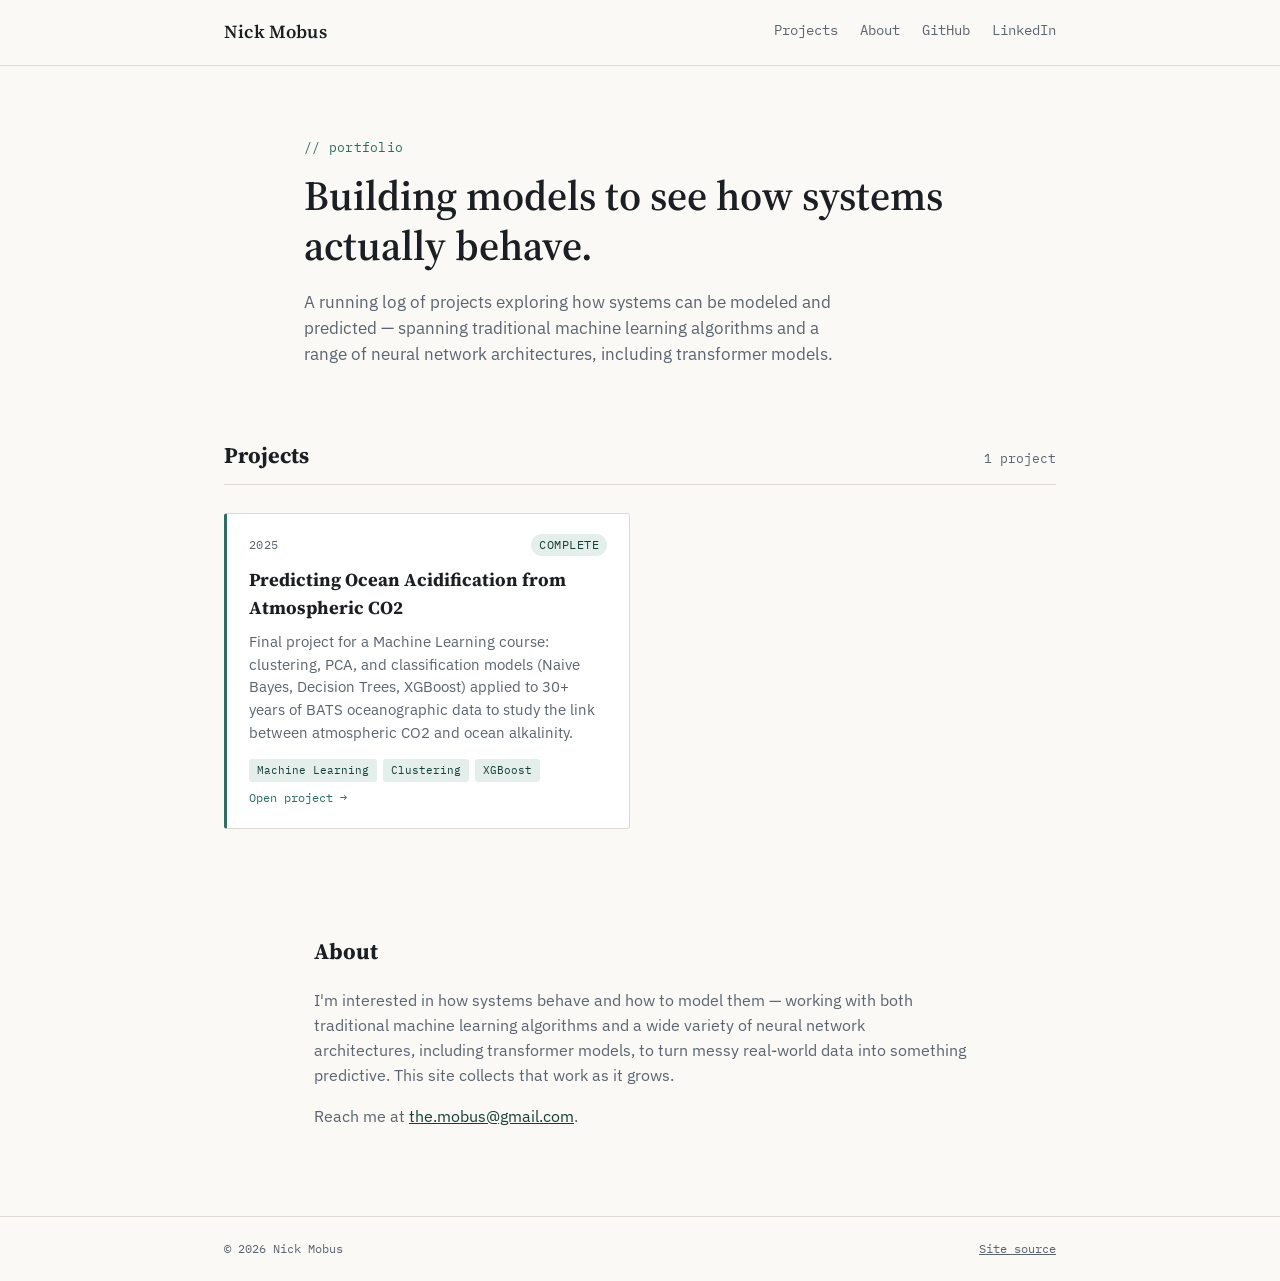
==== commit 8c0a142d: "fixed placeholder text" ====
--- a/index.html
+++ b/index.html
@@ -18,9 +18,8 @@
       <nav class="site-nav">
         <a href="#projects">Projects</a>
         <a href="#about">About</a>
-        <!-- TODO: point these at your real profiles -->
         <a href="https://github.com/NickMobus" target="_blank" rel="noopener">GitHub</a>
-        <a href="#" target="_blank" rel="noopener">LinkedIn</a>
+        <a href="http://www.linkedin.com/in/nick-mobus-4a937354" target="_blank" rel="noopener">LinkedIn</a>
       </nav>
     </div>
   </header>
@@ -29,10 +28,10 @@
     <section class="hero wrap">
       <p class="eyebrow">// portfolio</p>
       <h1>Building models to see how systems actually behave.</h1>
-      <!-- TODO: swap in a couple sentences about you — background, interests, what you're currently exploring -->
       <p class="hero-sub">
-        A running log of projects in machine learning, data analysis, and the odd detour into
-        physics — some built to answer a question, some just to see what happens.
+        A running log of projects exploring how systems can be modeled and predicted — spanning
+        traditional machine learning algorithms and a range of neural network architectures,
+        including transformer models.
       </p>
     </section>
 
@@ -49,15 +48,14 @@
 
     <section id="about" class="about wrap">
       <h2>About</h2>
-      <!-- TODO: replace with your own bio -->
       <p>
-        I work at the intersection of data and decision-making — cleaning messy real-world
-        datasets, testing models against them, and trying to be honest about what the results
-        do and don't support. This site collects that work in one place.
+        I'm interested in how systems behave and how to model them — working with both
+        traditional machine learning algorithms and a wide variety of neural network
+        architectures, including transformer models, to turn messy real-world data into
+        something predictive. This site collects that work as it grows.
       </p>
       <p class="contact-line">
-        <!-- TODO: replace with your real email -->
-        Reach me at <a href="mailto:you@example.com">you@example.com</a>.
+        Reach me at <a href="mailto:the.mobus@gmail.com">the.mobus@gmail.com</a>.
       </p>
     </section>
   </main>
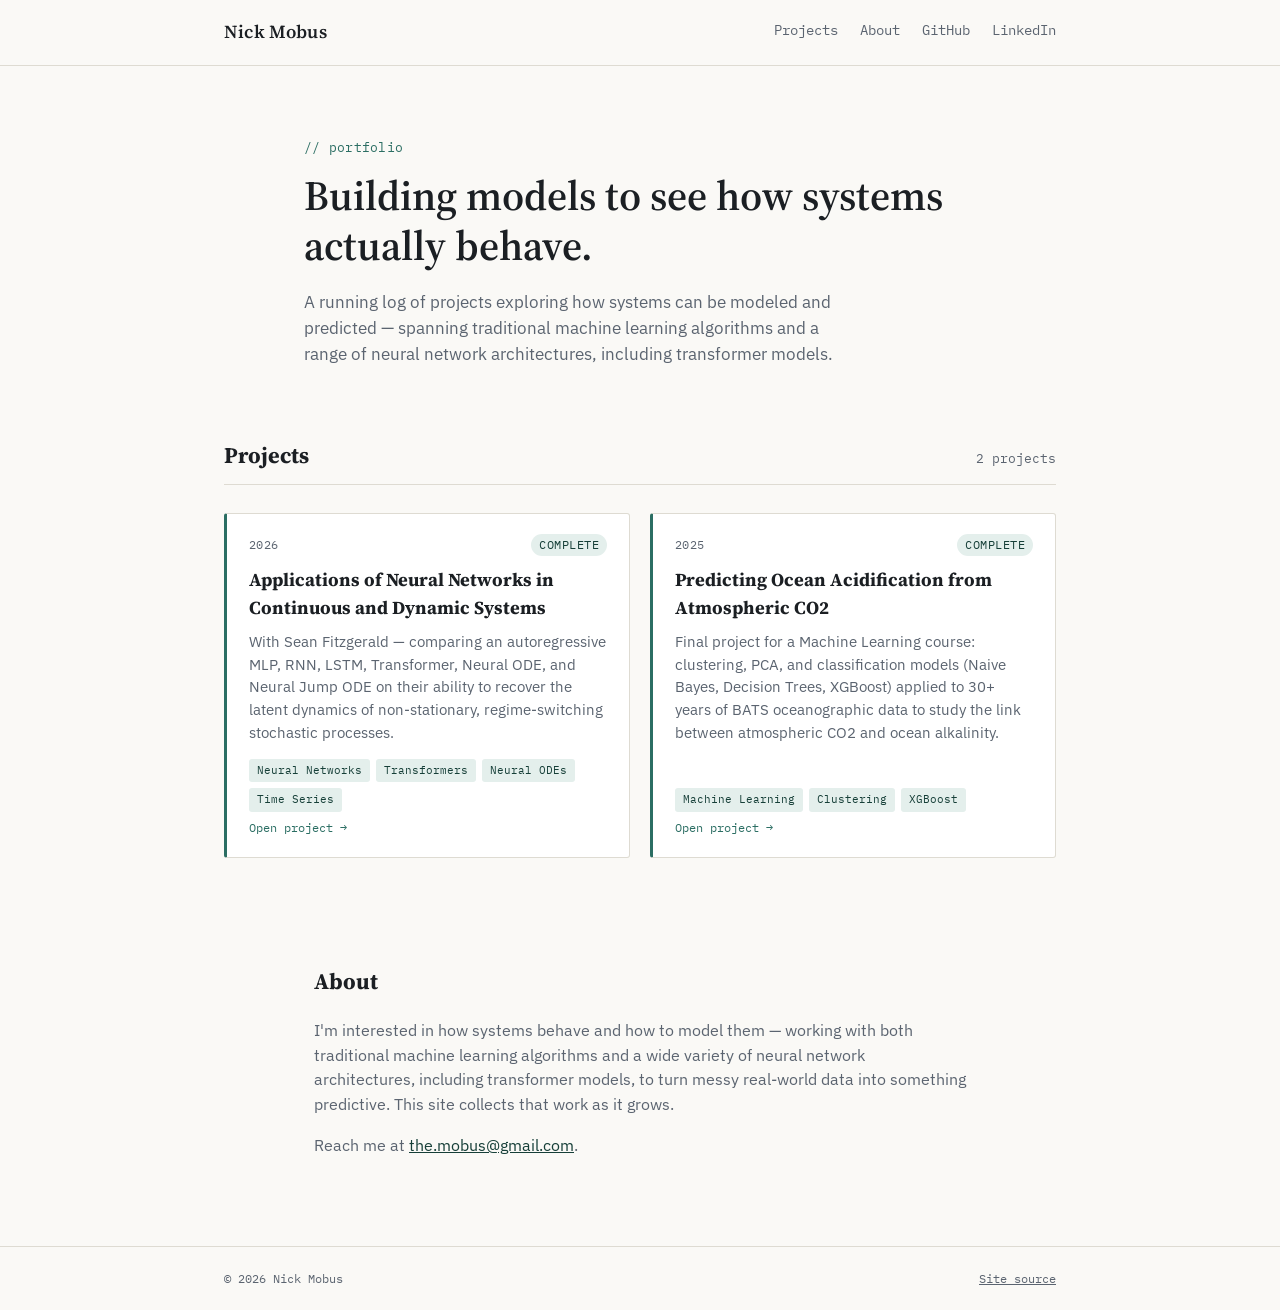
==== commit 6d38f428: "Finished editing ML project to fit with overall aesthetic and edited to be less final project and mo" ====
--- a/index.html
+++ b/index.html
@@ -5,6 +5,20 @@
   <meta name="viewport" content="width=device-width, initial-scale=1.0" />
   <title>Nick Mobus — Projects</title>
   <meta name="description" content="A collection of data science, machine learning, and computational projects by Nick Mobus." />
+
+  <!-- Open Graph / social link previews -->
+  <meta property="og:type" content="website" />
+  <meta property="og:url" content="https://nickmobus.github.io/" />
+  <meta property="og:title" content="Nick Mobus — Projects" />
+  <meta property="og:description" content="A collection of data science, machine learning, and computational projects by Nick Mobus." />
+  <meta property="og:image" content="https://nickmobus.github.io/assets/img/og-banner.png" />
+  <meta property="og:image:width" content="1200" />
+  <meta property="og:image:height" content="630" />
+  <meta name="twitter:card" content="summary_large_image" />
+  <meta name="twitter:title" content="Nick Mobus — Projects" />
+  <meta name="twitter:description" content="A collection of data science, machine learning, and computational projects by Nick Mobus." />
+  <meta name="twitter:image" content="https://nickmobus.github.io/assets/img/og-banner.png" />
+
   <link rel="preconnect" href="https://fonts.googleapis.com">
   <link rel="preconnect" href="https://fonts.gstatic.com" crossorigin>
   <link href="https://fonts.googleapis.com/css2?family=Source+Serif+4:opsz,wght@8..60,400;8..60,600&family=IBM+Plex+Sans:wght@400;500;600&family=IBM+Plex+Mono:wght@400;500&display=swap" rel="stylesheet">
